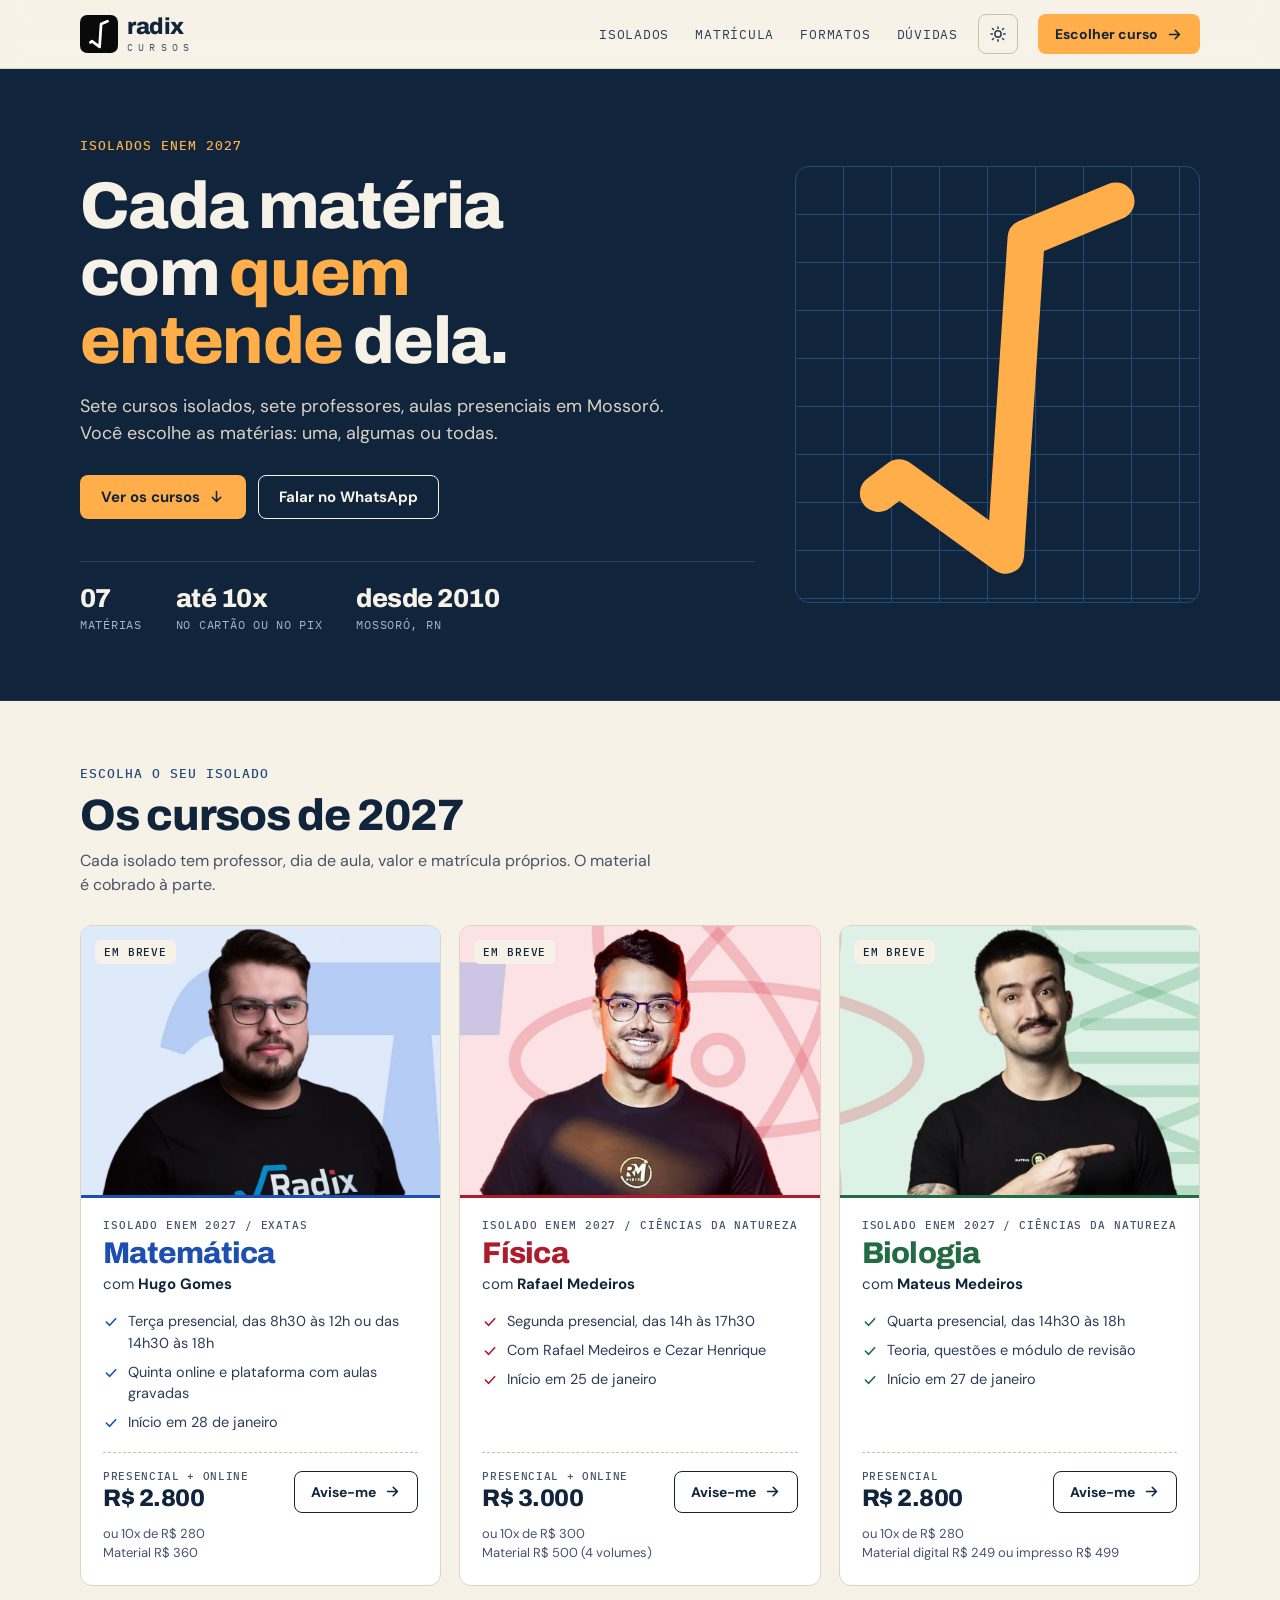
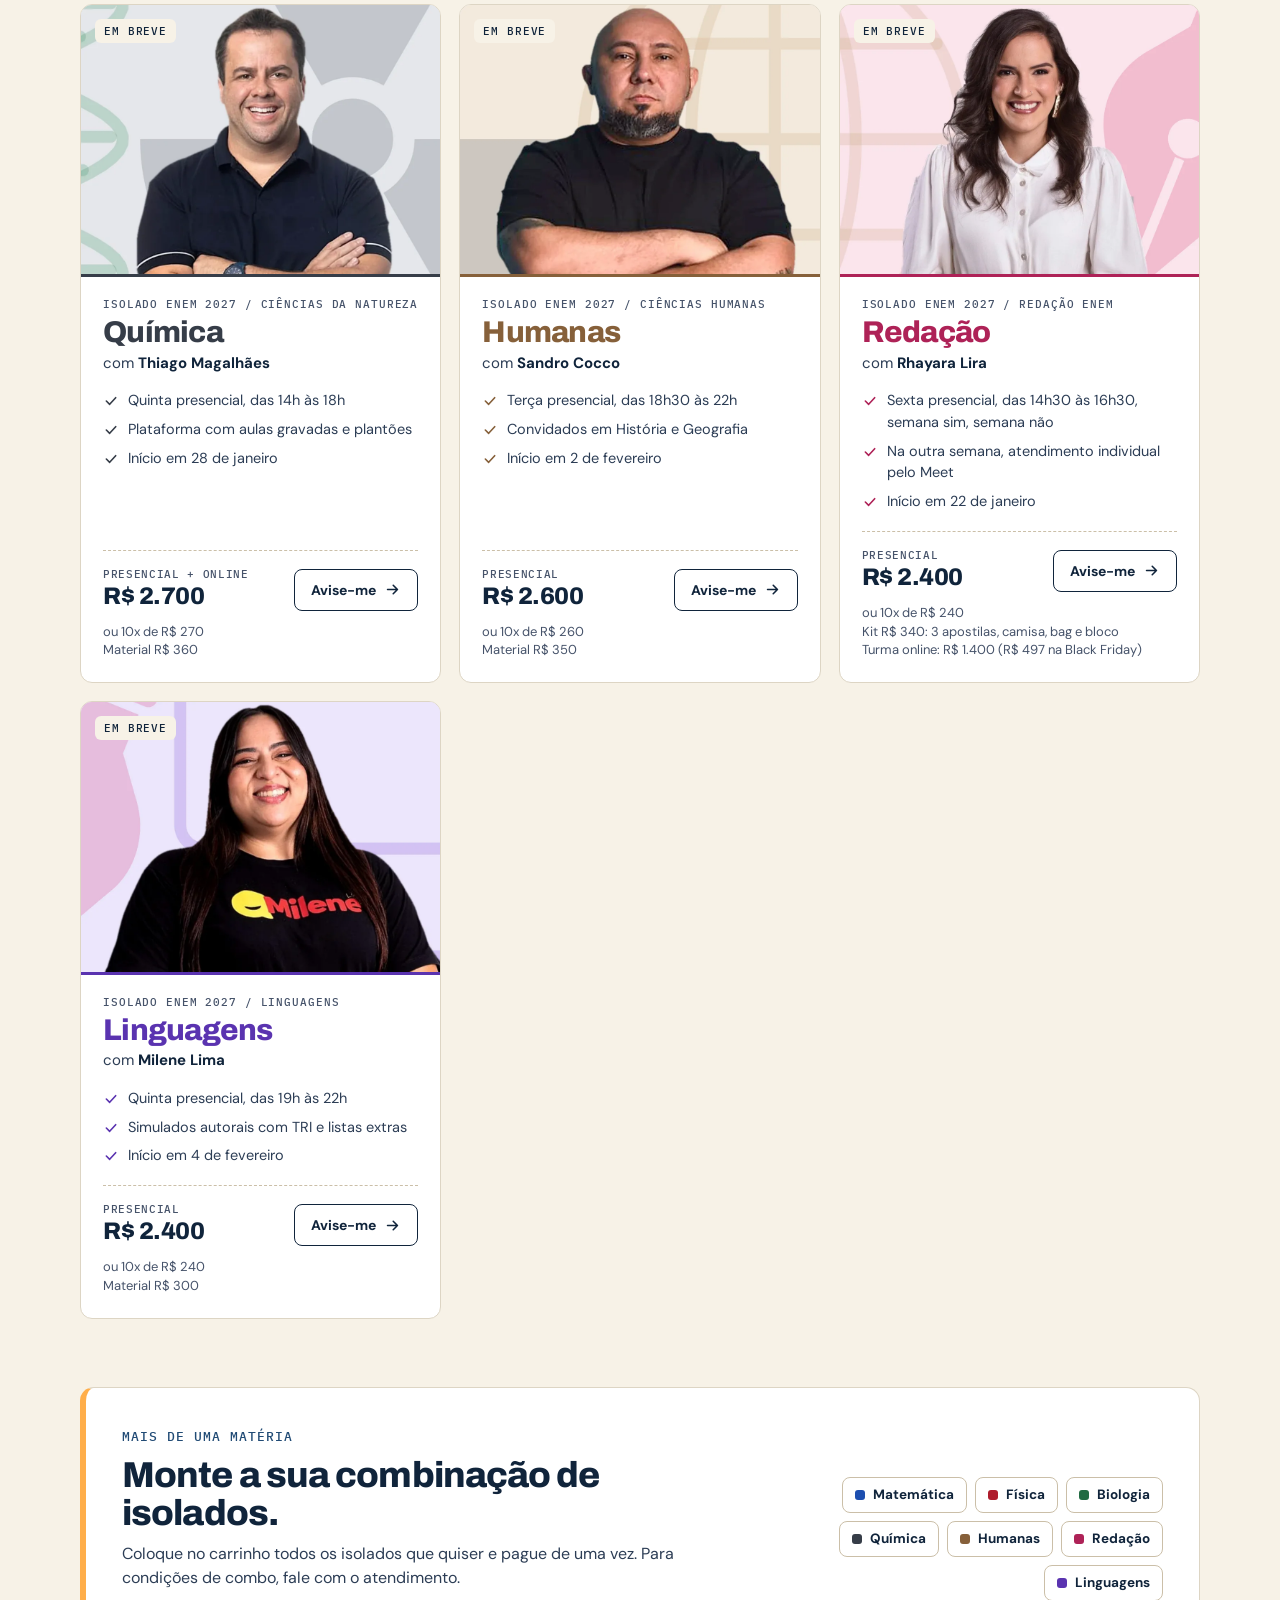
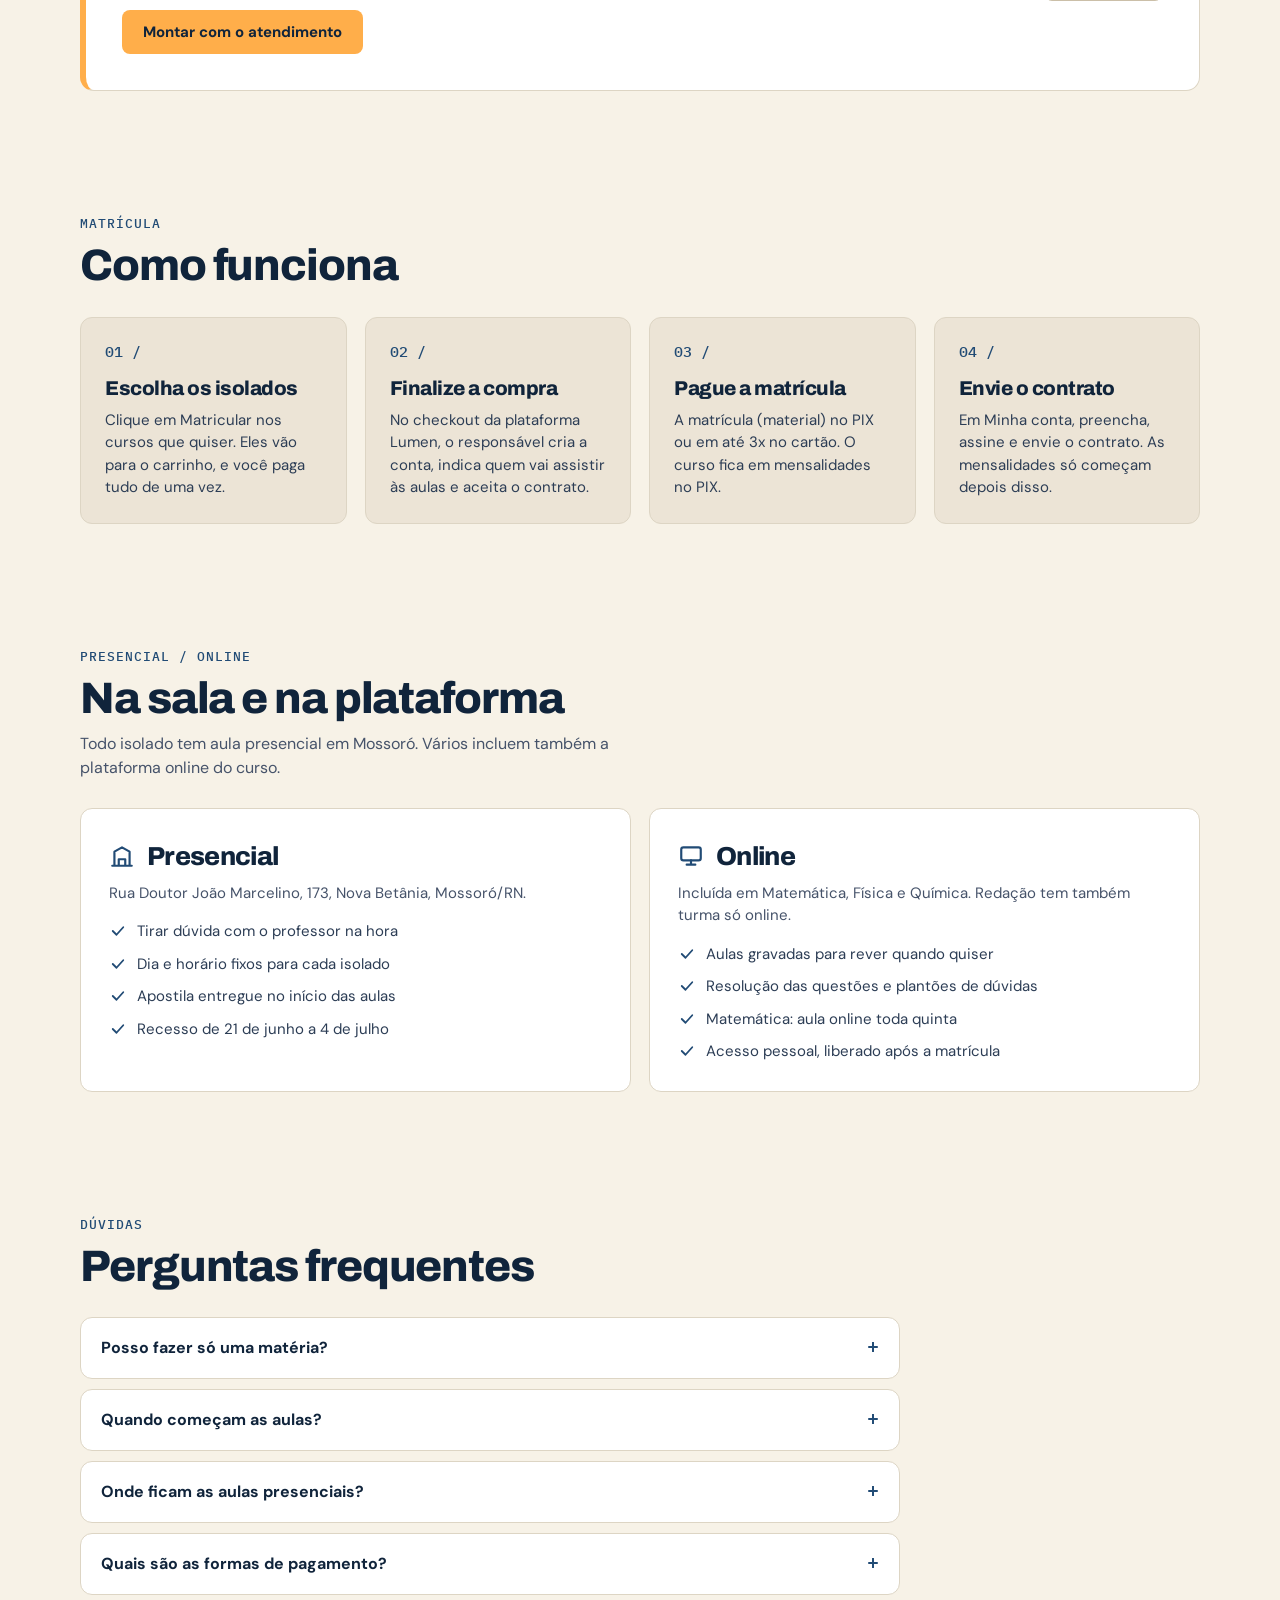
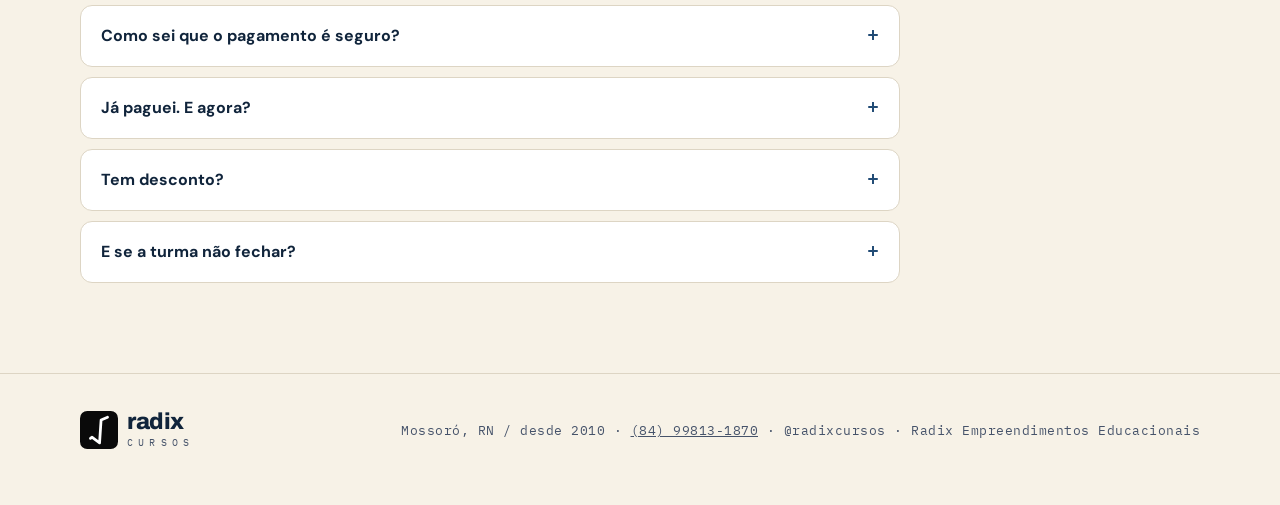
==== index.html @ ae6f5ba6 "Carrinho compacto, cartões padronizados e retorno para /obrigado/" ====
<!DOCTYPE html>
<html lang="pt-BR">
<head>
<meta charset="UTF-8">
<meta name="viewport" content="width=device-width, initial-scale=1.0">
<meta name="robots" content="noindex">
<title>Radix Cursos · Isolados ENEM 2027</title>
<link rel="preconnect" href="https://fonts.googleapis.com">
<link rel="preconnect" href="https://fonts.gstatic.com" crossorigin>
<link href="https://fonts.googleapis.com/css2?family=Archivo:wght@800;900&family=DM+Sans:wght@400;500;700&family=IBM+Plex+Mono:wght@400;500&display=swap" rel="stylesheet">
<style>
  /* ============ IDENTIDADE RADIX CURSOS 2027 ============
     Fonte: Marketing/radix-cursos-identidade-2027 (manual + tokens).
     "Azul para estruturar. Âmbar para agir." Âmbar nunca é texto
     sobre fundo claro. Cores das matérias = carrossel "Time Radix". */
  :root {
    --noite: #10243B; --papel: #F7F2E7; --ambar: #FFAE4A; --ambar-2: #FFBF6E; --apoio: #214B75;
    --bg: #F7F2E7; --bg-2: #ECE4D6; --surface: #FFFFFF;
    --line: #DDD5C4; --line-2: #CBBFA8;
    --text: #10243B; --text-2: #2C3D55; --muted: #46536A;
    --destaque: #214B75;            /* etiquetas, números, ícones sobre fundo claro */
    --shadow: 0 16px 40px rgba(16,36,59,.10);
    /* cores das matérias */
    --mat: #1D4FB0; --fis: #AE1C2C; --bio: #226B43; --qui: #363D48;
    --hum: #86603A; --red: #AE2257; --lin: #5A33B0;
    color-scheme: light;
  }
  :root[data-theme="dark"] {
    --bg: #10243B; --bg-2: #0C1C2F; --surface: #17304D;
    --line: rgba(247,242,231,.12); --line-2: rgba(247,242,231,.24);
    --text: #F7F2E7; --text-2: #D9D3C6; --muted: #A9B3C2;
    --destaque: #FFAE4A;
    --shadow: 0 20px 50px rgba(0,0,0,.35);
    --mat: #8DB0F2; --fis: #F2939C; --bio: #86CFA4; --qui: #C3CAD4;
    --hum: #DCB68B; --red: #F08FB4; --lin: #B39AF0;
    color-scheme: dark;
  }
  @media (prefers-color-scheme: dark) {
    :root:not([data-theme="light"]) {
      --bg: #10243B; --bg-2: #0C1C2F; --surface: #17304D;
      --line: rgba(247,242,231,.12); --line-2: rgba(247,242,231,.24);
      --text: #F7F2E7; --text-2: #D9D3C6; --muted: #A9B3C2;
      --destaque: #FFAE4A;
      --shadow: 0 20px 50px rgba(0,0,0,.35);
      --mat: #8DB0F2; --fis: #F2939C; --bio: #86CFA4; --qui: #C3CAD4;
      --hum: #DCB68B; --red: #F08FB4; --lin: #B39AF0;
      color-scheme: dark;
    }
  }

  * { box-sizing: border-box; margin: 0; padding: 0; }
  html { scroll-behavior: smooth; }
  body {
    font-family: 'DM Sans', system-ui, -apple-system, 'Segoe UI', Roboto, sans-serif;
    background: var(--bg); color: var(--text); line-height: 1.5; font-size: 16px;
    -webkit-font-smoothing: antialiased; overflow-x: hidden;
  }
  h1, h2, h3 { font-family: 'Archivo', 'DM Sans', sans-serif; font-weight: 800; letter-spacing: -.025em; }
  .mono { font-family: 'IBM Plex Mono', ui-monospace, monospace; }
  a { color: inherit; }
  .wrap { max-width: 1160px; margin: 0 auto; padding: 0 20px; }
  :focus-visible { outline: 2px solid var(--ambar); outline-offset: 3px; border-radius: 6px; }

  /* ---------- assinatura ---------- */
  .brand { display: flex; align-items: center; gap: 9px; text-decoration: none; }
  .brand svg { width: 38px; height: 38px; flex: none; }
  .brand b { display: block; font-family: 'Archivo', sans-serif; font-size: 23px; font-weight: 800; letter-spacing: -.02em; line-height: 1; }
  .brand small { display: block; font: 400 9.5px 'IBM Plex Mono', monospace; letter-spacing: .55em; text-transform: uppercase; color: var(--muted); margin-top: 3px; }

  /* ---------- topo ---------- */
  header.top {
    position: sticky; top: 0; z-index: 20;
    background: color-mix(in srgb, var(--bg) 88%, transparent);
    backdrop-filter: blur(12px); border-bottom: 1px solid var(--line);
  }
  header.top .wrap { display: flex; align-items: center; gap: 20px; height: 68px; }
  nav.links { display: flex; gap: 26px; margin-left: auto; font: 400 13px 'IBM Plex Mono', monospace; letter-spacing: .06em; text-transform: uppercase; }
  nav.links a { text-decoration: none; color: var(--text-2); }
  nav.links a:hover { color: var(--text); }
  .icon-btn {
    width: 40px; height: 40px; border-radius: 8px; border: 1px solid var(--line-2);
    background: transparent; color: var(--text-2); display: grid; place-items: center; cursor: pointer;
  }
  .icon-btn:hover { color: var(--text); background: var(--surface); }
  .icon-btn svg { width: 18px; height: 18px; }

  /* ---------- botões ---------- */
  .btn {
    display: inline-flex; align-items: center; justify-content: center; gap: 8px; min-height: 44px;
    padding: 11px 20px; border-radius: 8px; font: 700 15px 'DM Sans', sans-serif;
    text-decoration: none; border: 1px solid transparent; cursor: pointer; white-space: nowrap;
    transition: transform .15s ease, background .15s ease;
  }
  .btn:active { transform: translateY(1px); }
  .btn-ambar { background: var(--ambar); color: var(--noite); }
  .btn-ambar:hover { background: var(--ambar-2); }
  .btn-line { border-color: var(--text); color: var(--text); background: transparent; }
  .btn-line:hover { background: var(--bg-2); }
  .btn svg { width: 17px; height: 17px; }
  .top .btn { padding: 9px 16px; font-size: 14px; min-height: 40px; }

  /* ---------- etiqueta ---------- */
  .kicker { display: inline-block; font: 500 12.5px 'IBM Plex Mono', monospace; letter-spacing: .08em; text-transform: uppercase; color: var(--destaque); }

  /* ---------- hero (sempre azul-noite) ---------- */
  .hero { background: var(--noite); color: var(--papel); padding: 64px 0; border-bottom: 1px solid rgba(247,242,231,.08); }
  .hero .wrap { display: grid; grid-template-columns: 1.25fr .75fr; gap: 40px; align-items: center; }
  .hero .kicker { color: var(--ambar); }
  .hero h1 { font-size: clamp(40px, 5.6vw, 66px); line-height: 1.02; margin: 16px 0 18px; max-width: 13ch; }
  .hero h1 em { font-style: normal; color: var(--ambar); }
  .hero p.lead { font-size: clamp(16px, 1.5vw, 18px); color: #D9D3C6; max-width: 52ch; }
  .hero-actions { display: flex; gap: 12px; flex-wrap: wrap; margin-top: 28px; }
  .hero .btn-line { border-color: var(--papel); color: var(--papel); }
  .hero .btn-line:hover { background: rgba(247,242,231,.08); }
  .hero-facts { display: flex; gap: 34px; flex-wrap: wrap; margin-top: 42px; padding-top: 22px; border-top: 1px solid rgba(247,242,231,.14); }
  .hero-facts b { display: block; font: 800 26px 'Archivo', sans-serif; letter-spacing: -.02em; }
  .hero-facts span { font: 400 12px 'IBM Plex Mono', monospace; letter-spacing: .06em; text-transform: uppercase; color: #A9B3C2; }
  /* grafismo: radical âmbar sobre grade */
  .grafismo {
    aspect-ratio: 1 / 1.08; border: 1px solid var(--apoio); border-radius: 14px;
    background-image: linear-gradient(var(--apoio) 1px, transparent 1px), linear-gradient(90deg, var(--apoio) 1px, transparent 1px);
    background-size: 48px 48px; background-position: -1px -1px;
    display: grid; place-items: center; overflow: hidden;
  }
  .grafismo svg { width: 82%; height: auto; }

  /* ---------- seções ---------- */
  section { padding: 60px 0; }
  .sec-head { margin-bottom: 28px; }
  .sec-head h2 { font-size: clamp(30px, 3.6vw, 44px); line-height: 1.04; margin-top: 8px; }
  .sec-head p { color: var(--muted); max-width: 52ch; margin-top: 10px; }

  /* ---------- cartões de curso ---------- */
  .grid { display: grid; grid-template-columns: repeat(auto-fill, minmax(320px, 1fr)); gap: 18px; }
  .card {
    --c: var(--apoio);
    position: relative; display: flex; flex-direction: column;
    background: var(--surface); border: 1px solid var(--line); border-radius: 12px;
    overflow: hidden; transition: transform .2s ease, border-color .2s ease, box-shadow .2s ease;
  }
  .card:hover { transform: translateY(-3px); border-color: color-mix(in srgb, var(--c) 45%, var(--line)); box-shadow: var(--shadow); }
  .card-foto { position: relative; aspect-ratio: 1000 / 758; background: color-mix(in srgb, var(--c) 14%, var(--surface)); border-bottom: 3px solid var(--c); overflow: hidden; }
  .card-foto img { width: 100%; height: 100%; object-fit: cover; object-position: center bottom; display: block; transition: transform .3s ease; }
  .card:hover .card-foto img { transform: scale(1.03); }
  .badge {
    position: absolute; top: 14px; left: 14px; z-index: 1;
    font: 500 11px 'IBM Plex Mono', monospace; letter-spacing: .08em; text-transform: uppercase;
    padding: 5px 9px; border-radius: 6px; background: var(--papel); color: var(--noite);
  }
  .badge.open { background: var(--noite); color: var(--ambar); }
  .card-body { display: flex; flex-direction: column; flex: 1; padding: 20px 22px 22px; }
  .card .area { font: 500 11px 'IBM Plex Mono', monospace; letter-spacing: .08em; text-transform: uppercase; color: var(--muted); }
  .card h3 { font-size: 30px; line-height: 1.02; color: var(--c); margin-top: 6px; }
  .quem { margin-top: 4px; font-size: 15px; color: var(--text-2); }
  .quem b { font-weight: 700; color: var(--text); }
  .card ul { list-style: none; display: grid; gap: 7px; font-size: 14.5px; color: var(--text-2); margin: 16px 0 18px; }
  .card li { display: flex; gap: 9px; align-items: flex-start; }
  .card li svg { width: 16px; height: 16px; flex: none; margin-top: 3px; color: var(--c); }
  .card-foot { margin-top: auto; display: flex; flex-wrap: wrap; align-items: end; justify-content: space-between; gap: 12px; padding-top: 16px; border-top: 1px dashed var(--line-2); }
  .price small { display: block; font: 500 11px 'IBM Plex Mono', monospace; letter-spacing: .06em; text-transform: uppercase; color: var(--muted); margin-bottom: 2px; }
  .price b { font: 800 24px 'Archivo', sans-serif; letter-spacing: -.02em; }
  .price .tbd { font: 700 15px 'DM Sans', sans-serif; color: var(--text-2); letter-spacing: 0; }
  .price-det { flex-basis: 100%; font-size: 13px; color: var(--muted); line-height: 1.45; }
  .card .btn { padding: 9px 16px; font-size: 14px; min-height: 42px; }
  .price-det a { color: var(--destaque); font-weight: 700; }

  /* ---------- matrícula pela Lumen ---------- */
  .acoes { display: flex; flex-direction: column; gap: 8px; flex-basis: 100%; }
  .acoes .btn { width: 100%; }
  .acoes .turma { font: 500 11px 'IBM Plex Mono', monospace; letter-spacing: .06em; text-transform: uppercase; color: var(--muted); }
  [data-lumen-add][aria-pressed="true"] { display: none; }
  .card [data-lumen-remove] { display: none; }
  .card [data-lumen-remove][data-lumen-status] { display: inline-flex; }
  .btn-nocarrinho { background: var(--bg-2); color: var(--text); border-color: var(--line-2); }
  .btn-nocarrinho:hover { background: var(--line); }
  .carrinho {
    position: fixed; z-index: 30; left: 50%; bottom: 16px; transform: translateX(-50%);
    width: min(760px, calc(100% - 24px)); background: var(--noite); color: var(--papel);
    border: 1px solid var(--apoio); border-radius: 14px; box-shadow: 0 18px 50px rgba(0,0,0,.35);
    padding: 10px 12px 10px 16px; display: flex; flex-direction: column; gap: 10px;
  }
  .carrinho[hidden] { display: none; }
  .carrinho .linha { display: flex; align-items: center; gap: 12px; }
  .carrinho .resumo { flex: 1; min-width: 0; display: flex; align-items: center; gap: 10px; flex-wrap: wrap; }
  .carrinho .resumo b { font-weight: 700; font-size: 15px; }
  .carrinho .kicker { color: var(--ambar); }
  .btn-itens { background: transparent; border: 1px solid rgba(247,242,231,.3); color: var(--papel); border-radius: 8px; padding: 6px 10px; font: 500 12px 'IBM Plex Mono', monospace; letter-spacing: .04em; cursor: pointer; }
  .btn-itens:hover { background: rgba(247,242,231,.08); }
  .carrinho ul { list-style: none; display: flex; flex-wrap: wrap; gap: 6px; max-height: 40vh; overflow: auto; }
  .carrinho ul[hidden] { display: none; }
  .carrinho li { display: inline-flex; align-items: center; gap: 6px; font-size: 13.5px; background: rgba(247,242,231,.08); border: 1px solid rgba(247,242,231,.14); border-radius: 8px; padding: 4px 4px 4px 10px; }
  .carrinho li small { color: var(--ambar); font-weight: 700; }
  .carrinho li button { border: 0; background: transparent; color: #A9B3C2; font-size: 16px; line-height: 1; width: 24px; height: 24px; border-radius: 6px; cursor: pointer; }
  .carrinho li button:hover { background: rgba(247,242,231,.12); color: var(--papel); }
  .carrinho .btn { flex: none; }
  .carrinho .btn[aria-disabled="true"] { pointer-events: none; opacity: .5; }

  .m { --c: var(--mat); } .f { --c: var(--fis); } .b { --c: var(--bio); } .q { --c: var(--qui); }
  .h { --c: var(--hum); } .r { --c: var(--red); } .l { --c: var(--lin); }

  /* ---------- combo ---------- */
  .combo {
    display: grid; grid-template-columns: 1.4fr 1fr; gap: 28px; align-items: center;
    padding: 36px; border-radius: 14px; background: var(--surface); border: 1px solid var(--line);
    border-left: 6px solid var(--ambar);
  }
  .combo h2 { font-size: clamp(26px, 3vw, 36px); line-height: 1.06; margin: 8px 0 10px; }
  .combo p { color: var(--text-2); }
  .dots { display: flex; flex-wrap: wrap; gap: 8px; justify-content: flex-end; }
  .dots span { padding: 7px 12px; border-radius: 8px; font-size: 13.5px; font-weight: 700; border: 1px solid var(--line-2); display: inline-flex; align-items: center; gap: 8px; }
  .dots span i { width: 10px; height: 10px; border-radius: 3px; background: var(--c); }

  /* ---------- como funciona ---------- */
  .steps { display: grid; grid-template-columns: repeat(auto-fit, minmax(230px, 1fr)); gap: 18px; counter-reset: s; }
  .step { padding: 24px; border-radius: 12px; border: 1px solid var(--line); background: var(--bg-2); }
  .step::before {
    counter-increment: s; content: counter(s, decimal-leading-zero) ' /';
    font: 500 15px 'IBM Plex Mono', monospace; color: var(--destaque); display: block; margin-bottom: 12px;
  }
  .step h3 { font-size: 20px; margin-bottom: 6px; }
  .step p { font-size: 15px; color: var(--text-2); }

  /* ---------- onde e como ---------- */
  .formats { display: grid; grid-template-columns: repeat(auto-fit, minmax(300px, 1fr)); gap: 18px; }
  .format { padding: 28px; border-radius: 12px; background: var(--surface); border: 1px solid var(--line); }
  .format h3 { font-size: 26px; display: flex; align-items: center; gap: 12px; margin-bottom: 6px; }
  .format h3 svg { width: 26px; height: 26px; color: var(--destaque); }
  .format p { color: var(--muted); margin-bottom: 16px; font-size: 15px; }
  .format ul { list-style: none; display: grid; gap: 10px; }
  .format li { display: flex; gap: 10px; font-size: 15px; color: var(--text-2); }
  .format li svg { width: 18px; height: 18px; flex: none; color: var(--destaque); margin-top: 2px; }

  /* ---------- dúvidas ---------- */
  .faq { display: grid; gap: 10px; max-width: 820px; }
  details { border: 1px solid var(--line); border-radius: 12px; background: var(--surface); }
  summary { cursor: pointer; list-style: none; padding: 18px 20px; font-weight: 700; display: flex; justify-content: space-between; gap: 16px; }
  summary::-webkit-details-marker { display: none; }
  summary::after { content: '+'; font: 500 20px 'IBM Plex Mono', monospace; color: var(--destaque); line-height: 1; }
  details[open] summary::after { content: '−'; }
  details p { padding: 0 20px 18px; color: var(--text-2); font-size: 15px; }
  details p a { color: var(--destaque); font-weight: 700; }

  /* ---------- rodapé ---------- */
  footer { border-top: 1px solid var(--line); padding: 36px 0 56px; margin-top: 30px; }
  footer .wrap { display: flex; justify-content: space-between; gap: 24px; flex-wrap: wrap; align-items: center; }
  footer p { font: 400 12.5px 'IBM Plex Mono', monospace; letter-spacing: .04em; color: var(--muted); }

  @media (max-width: 820px) {
    nav.links { display: none; }
    header.top .wrap { gap: 10px; }
    .brand { margin-right: auto; }
    .hero { padding: 44px 0 48px; }
    .hero .wrap { grid-template-columns: 1fr; }
    .grafismo { display: none; }
    .combo { grid-template-columns: 1fr; padding: 26px; }
    .dots { justify-content: flex-start; }
    .carrinho { bottom: 10px; }
    .carrinho .linha { flex-wrap: wrap; }
    .carrinho .linha .btn { width: 100%; }
  }
  @media (max-width: 420px) {
    .wrap { padding: 0 16px; }
    .grid { grid-template-columns: 1fr; }
    .top .btn-ambar span { display: none; }
    .hero-actions .btn { flex: 1 1 100%; }
  }
  @media (prefers-reduced-motion: reduce) { * { transition: none !important; scroll-behavior: auto !important; } }
</style>
</head>
<body>
<script>
  // Tema salvo (sem piscar). Chave própria, separada do app.
  try { var t = localStorage.getItem('radix-cursos-theme'); if (t) document.documentElement.dataset.theme = t; } catch (e) {}
</script>

<header class="top">
  <div class="wrap">
    <a class="brand" href="#" aria-label="Radix Cursos, início">
      <svg viewBox="0 0 40 40" fill="none" aria-hidden="true">
        <rect width="40" height="40" rx="7.6" fill="#0A0A0A"/>
        <polyline points="11,28.8 12.5,27.6 20.6,33.5 22.2,9.4 29,6.5" stroke="#fff" stroke-width="2.9" stroke-linecap="round" stroke-linejoin="round"/>
      </svg>
      <span><b>radix</b><small>cursos</small></span>
    </a>
    <nav class="links" aria-label="Seções">
      <a href="#cursos">Isolados</a>
      <a href="#como">Matrícula</a>
      <a href="#formatos">Formatos</a>
      <a href="#duvidas">Dúvidas</a>
    </nav>
    <button class="icon-btn" id="tema" type="button" aria-label="Alternar tema claro e escuro">
      <svg viewBox="0 0 24 24" fill="none" stroke="currentColor" stroke-width="2" stroke-linecap="round"><circle cx="12" cy="12" r="4.2"/><path d="M12 2.5v2M12 19.5v2M4.6 4.6l1.4 1.4M18 18l1.4 1.4M2.5 12h2M19.5 12h2M4.6 19.4 6 18M18 6l1.4-1.4"/></svg>
    </button>
    <a class="btn btn-ambar" href="#cursos"><span>Escolher curso</span>
      <svg viewBox="0 0 24 24" fill="none" stroke="currentColor" stroke-width="2.2" stroke-linecap="round" stroke-linejoin="round"><path d="M5 12h14M13 6l6 6-6 6"/></svg>
    </a>
  </div>
</header>

<main>
  <!-- HERO -->
  <div class="hero">
    <div class="wrap">
      <div>
        <span class="kicker">Isolados ENEM 2027</span>
        <h1>Cada matéria com <em>quem entende</em> dela.</h1>
        <p class="lead">Sete cursos isolados, sete professores, aulas presenciais em Mossoró. Você escolhe as matérias: uma, algumas ou todas.</p>
        <div class="hero-actions">
          <a class="btn btn-ambar" href="#cursos">Ver os cursos
            <svg viewBox="0 0 24 24" fill="none" stroke="currentColor" stroke-width="2.2" stroke-linecap="round" stroke-linejoin="round"><path d="M12 5v14M6 13l6 6 6-6"/></svg>
          </a>
          <a class="btn btn-line" data-zap href="#">Falar no WhatsApp</a>
        </div>
        <div class="hero-facts">
          <div><b>07</b><span>matérias</span></div>
          <div><b>até 10x</b><span>no cartão ou no PIX</span></div>
          <div><b>desde 2010</b><span>Mossoró, RN</span></div>
        </div>
      </div>
      <div class="grafismo" aria-hidden="true">
        <svg viewBox="60 40 320 420" fill="none"><polyline points="105,355 125,340 228,415 248,108 335,72" stroke="#FFAE4A" stroke-width="36" stroke-linecap="round" stroke-linejoin="round"/></svg>
      </div>
    </div>
  </div>

  <!-- CURSOS -->
  <section id="cursos">
    <div class="wrap">
      <div class="sec-head">
        <span class="kicker">Escolha o seu isolado</span>
        <h2>Os cursos de 2027</h2>
        <p>Cada isolado tem professor, dia de aula, valor e matrícula próprios. O material é cobrado à parte.</p>
      </div>
      <div class="grid" id="grade"></div>
    </div>
  </section>

  <!-- COMBO -->
  <section style="padding-top:8px">
    <div class="wrap">
      <div class="combo">
        <div>
          <span class="kicker">Mais de uma matéria</span>
          <h2>Monte a sua combinação de isolados.</h2>
          <p>Coloque no carrinho todos os isolados que quiser e pague de uma vez. Para condições de combo, fale com o atendimento.</p>
          <div style="margin-top:20px"><a class="btn btn-ambar" data-zap="Olá! Quero fazer mais de um isolado do Radix em 2027." href="#">Montar com o atendimento</a></div>
        </div>
        <div class="dots" id="dots"></div>
      </div>
    </div>
  </section>

  <!-- COMO FUNCIONA -->
  <section id="como">
    <div class="wrap">
      <div class="sec-head"><span class="kicker">Matrícula</span><h2>Como funciona</h2></div>
      <div class="steps">
        <div class="step"><h3>Escolha os isolados</h3><p>Clique em Matricular nos cursos que quiser. Eles vão para o carrinho, e você paga tudo de uma vez.</p></div>
        <div class="step"><h3>Finalize a compra</h3><p>No checkout da plataforma Lumen, o responsável cria a conta, indica quem vai assistir às aulas e aceita o contrato.</p></div>
        <div class="step"><h3>Pague a matrícula</h3><p>A matrícula (material) no PIX ou em até 3x no cartão. O curso fica em mensalidades no PIX.</p></div>
        <div class="step"><h3>Envie o contrato</h3><p>Em Minha conta, preencha, assine e envie o contrato. As mensalidades só começam depois disso.</p></div>
      </div>
    </div>
  </section>

  <!-- ONDE E COMO -->
  <section id="formatos">
    <div class="wrap">
      <div class="sec-head"><span class="kicker">Presencial / Online</span><h2>Na sala e na plataforma</h2><p>Todo isolado tem aula presencial em Mossoró. Vários incluem também a plataforma online do curso.</p></div>
      <div class="formats">
        <div class="format">
          <h3><svg viewBox="0 0 24 24" fill="none" stroke="currentColor" stroke-width="2" stroke-linecap="round" stroke-linejoin="round"><path d="M3 21h18M5 21V8l7-4 7 4v13M9 21v-6h6v6"/></svg>Presencial</h3>
          <p>Rua Doutor João Marcelino, 173, Nova Betânia, Mossoró/RN.</p>
          <ul>
            <li><svg viewBox="0 0 24 24" fill="none" stroke="currentColor" stroke-width="2.4" stroke-linecap="round" stroke-linejoin="round"><path d="m5 12 5 5 9-10"/></svg>Tirar dúvida com o professor na hora</li>
            <li><svg viewBox="0 0 24 24" fill="none" stroke="currentColor" stroke-width="2.4" stroke-linecap="round" stroke-linejoin="round"><path d="m5 12 5 5 9-10"/></svg>Dia e horário fixos para cada isolado</li>
            <li><svg viewBox="0 0 24 24" fill="none" stroke="currentColor" stroke-width="2.4" stroke-linecap="round" stroke-linejoin="round"><path d="m5 12 5 5 9-10"/></svg>Apostila entregue no início das aulas</li>
            <li><svg viewBox="0 0 24 24" fill="none" stroke="currentColor" stroke-width="2.4" stroke-linecap="round" stroke-linejoin="round"><path d="m5 12 5 5 9-10"/></svg>Recesso de 21 de junho a 4 de julho</li>
          </ul>
        </div>
        <div class="format">
          <h3><svg viewBox="0 0 24 24" fill="none" stroke="currentColor" stroke-width="2" stroke-linecap="round" stroke-linejoin="round"><rect x="3" y="4" width="18" height="12" rx="2"/><path d="M8 20h8M12 16v4"/></svg>Online</h3>
          <p>Incluída em Matemática, Física e Química. Redação tem também turma só online.</p>
          <ul>
            <li><svg viewBox="0 0 24 24" fill="none" stroke="currentColor" stroke-width="2.4" stroke-linecap="round" stroke-linejoin="round"><path d="m5 12 5 5 9-10"/></svg>Aulas gravadas para rever quando quiser</li>
            <li><svg viewBox="0 0 24 24" fill="none" stroke="currentColor" stroke-width="2.4" stroke-linecap="round" stroke-linejoin="round"><path d="m5 12 5 5 9-10"/></svg>Resolução das questões e plantões de dúvidas</li>
            <li><svg viewBox="0 0 24 24" fill="none" stroke="currentColor" stroke-width="2.4" stroke-linecap="round" stroke-linejoin="round"><path d="m5 12 5 5 9-10"/></svg>Matemática: aula online toda quinta</li>
            <li><svg viewBox="0 0 24 24" fill="none" stroke="currentColor" stroke-width="2.4" stroke-linecap="round" stroke-linejoin="round"><path d="m5 12 5 5 9-10"/></svg>Acesso pessoal, liberado após a matrícula</li>
          </ul>
        </div>
      </div>
    </div>
  </section>

  <!-- DÚVIDAS -->
  <section id="duvidas">
    <div class="wrap">
      <div class="sec-head"><span class="kicker">Dúvidas</span><h2>Perguntas frequentes</h2></div>
      <div class="faq">
        <details><summary>Posso fazer só uma matéria?</summary><p>Pode. Cada isolado é vendido separado. Você escolhe só o que precisa reforçar.</p></details>
        <details><summary>Quando começam as aulas?</summary><p>Redação em 22/01, Física em 25/01, Biologia em 27/01, Matemática e Química em 28/01, Humanas em 02/02 e Linguagens em 04/02/2027. As aulas seguem até perto do ENEM, com recesso no Carnaval, na Semana Santa e de 21 de junho a 4 de julho.</p></details>
        <details><summary>Onde ficam as aulas presenciais?</summary><p>Rua Doutor João Marcelino, 173, Nova Betânia, Mossoró/RN.</p></details>
        <details><summary>Quais são as formas de pagamento?</summary><p>Na matrícula pelo site, a matrícula (o material didático) é paga no PIX ou em até 3x no cartão, e o curso fica em 10 mensalidades no PIX. Para pagar o curso de outra forma, fale com o atendimento. Cada curso é do seu professor: o contrato e o pagamento são feitos com a empresa dele.</p></details>
        <details><summary>Como sei que o pagamento é seguro?</summary><p>O botão Finalizar compra leva ao checkout da plataforma de pagamento Lumen, em checkout.lumenio.com.br. Só valem pagamentos feitos ali, ou no cartão por link ou máquina oficial. Nunca pague por PIX direto para a chave de uma pessoa, nem do professor: esse pagamento não quita a matrícula.</p></details>
        <details><summary>Já paguei. E agora?</summary><p>Você recebe a confirmação por e-mail. Em <a href="https://admin.lumenio.com.br/minha-conta" target="_blank" rel="noopener">Minha conta</a>, na aba Contratos, preencha os dados, baixe o contrato, assine e envie o PDF. As mensalidades no PIX só começam depois que o contrato chega e aparecem também em Minha conta.</p></details>
        <details><summary>Tem desconto?</summary><p>Em todos os isolados: 10% para pagamento à vista e 40% para quem estuda ou estudou o ensino médio em escola pública, com comprovação. Alguns cursos têm também desconto de ex-aluno, de irmãos ou de escola parceira; o atendimento informa. Os descontos não se somam e não valem para o material.</p></details>
        <details><summary>E se a turma não fechar?</summary><p>Cada turma tem um número mínimo de alunos. Se não for atingido até 28/02/2027, a turma pode ser cancelada e você recebe de volta tudo o que pagou em até 10 dias.</p></details>
      </div>
    </div>
  </section>
</main>

<footer>
  <div class="wrap">
    <a class="brand" href="#" aria-label="Radix Cursos">
      <svg viewBox="0 0 40 40" fill="none" aria-hidden="true"><rect width="40" height="40" rx="7.6" fill="#0A0A0A"/><polyline points="11,28.8 12.5,27.6 20.6,33.5 22.2,9.4 29,6.5" stroke="#fff" stroke-width="2.9" stroke-linecap="round" stroke-linejoin="round"/></svg>
      <span><b>radix</b><small>cursos</small></span>
    </a>
    <p>Mossoró, RN / desde 2010 · <a data-zap href="#">(84) 99813-1870</a> · @radixcursos · Radix Empreendimentos Educacionais</p>
  </div>
</footer>

<!-- CARRINHO (preenchido pelo script da Lumen) -->
<div class="carrinho" id="carrinho" hidden>
  <div class="linha">
    <div class="resumo">
      <span class="kicker">Seu carrinho</span>
      <b id="carrinho-resumo" aria-live="polite"></b>
      <button type="button" class="btn-itens" id="carrinho-toggle" aria-expanded="false" aria-controls="carrinho-lista">Ver itens</button>
    </div>
    <a class="btn btn-ambar" data-lumen-checkout-link>Finalizar compra
      <svg viewBox="0 0 24 24" fill="none" stroke="currentColor" stroke-width="2.2" stroke-linecap="round" stroke-linejoin="round"><path d="M5 12h14M13 6l6 6-6 6"/></svg>
    </a>
  </div>
  <ul id="carrinho-lista" hidden></ul>
</div>

<!-- data-lumen-return: domínio cadastrado na Lumen em 16/11/2026 (www, raiz e app). -->
<script src="https://checkout.lumenio.com.br/lumen-cart.js" data-lumen-store="radix" data-lumen-return="https://www.radixcursos.com/obrigado/"></script>
<script>
/* =========================================================
   CATÁLOGO — edite aqui. Fonte: contratos 2027 de cada curso
   (Radix Empreendimentos > Administrativo > Contratos >
   Cursos 2027 > Contratos Prontos) e Informativo 2027
   atualizado, conferidos em 12/11/2026.
   lumen: trecho do nome do curso na loja Lumen (sem acento,
          minúsculas). Se a API da loja tiver oferta com esse nome,
          o cartão mostra preço e turmas da API e o botão
          "Matricular" (carrinho + checkout). Sem oferta: "Avise-me".
          Nunca fixe listingId aqui: ele vem sempre da API.
   preco: null    = "valor a definir". Número = valor integral do
                    curso (usado só sem oferta na Lumen); a página
                    mostra também 10x (máximo do contrato).
   material: texto curto do valor do material (cobrado à parte).
   foto: recorte do carrossel "Time Radix" do Instagram (time-*.webp);
         ao trocar uma imagem, suba o ?v=N para furar o cache.
   ========================================================= */
const RADIX_CURSOS = {
  whatsapp: '5584998131870',
  parcelasMax: 10,
  cursos: [
    { id: 'matematica', lumen: 'matematica', classe: 'm', nome: 'Matemática', area: 'Exatas', prof: 'Hugo Gomes', foto: 'time-hugo.webp?v=2',
      modalidade: 'Presencial + online',
      itens: ['Terça presencial, das 8h30 às 12h ou das 14h30 às 18h', 'Quinta online e plataforma com aulas gravadas', 'Início em 28 de janeiro'],
      preco: 2800, material: 'Material R$ 360' },
    { id: 'fisica', lumen: 'fisica', classe: 'f', nome: 'Física', area: 'Ciências da Natureza', prof: 'Rafael Medeiros', foto: 'time-rafael.webp?v=2',
      modalidade: 'Presencial + online',
      itens: ['Segunda presencial, das 14h às 17h30', 'Com Rafael Medeiros e Cezar Henrique', 'Início em 25 de janeiro'],
      preco: 3000, material: 'Material R$ 500 (4 volumes)' },
    { id: 'biologia', lumen: 'biologia', classe: 'b', nome: 'Biologia', area: 'Ciências da Natureza', prof: 'Mateus Medeiros', foto: 'time-mateus.webp?v=2',
      modalidade: 'Presencial',
      itens: ['Quarta presencial, das 14h30 às 18h', 'Teoria, questões e módulo de revisão', 'Início em 27 de janeiro'],
      preco: 2800, material: 'Material digital R$ 249 ou impresso R$ 499' },
    { id: 'quimica', lumen: 'quimica', classe: 'q', nome: 'Química', area: 'Ciências da Natureza', prof: 'Thiago Magalhães', foto: 'time-thiago.webp?v=2',
      modalidade: 'Presencial + online',
      itens: ['Quinta presencial, das 14h às 18h', 'Plataforma com aulas gravadas e plantões', 'Início em 28 de janeiro'],
      preco: 2700, material: 'Material R$ 360' },
    { id: 'humanas', lumen: 'humanas', classe: 'h', nome: 'Humanas', area: 'Ciências Humanas', prof: 'Sandro Cocco', foto: 'time-sandro.webp?v=2',
      modalidade: 'Presencial',
      itens: ['Terça presencial, das 18h30 às 22h', 'Convidados em História e Geografia', 'Início em 2 de fevereiro'],
      preco: 2600, material: 'Material R$ 350' },
    { id: 'redacao', lumen: 'redacao', classe: 'r', nome: 'Redação', area: 'Redação ENEM', prof: 'Rhayara Lira', foto: 'time-rhayara.webp?v=2',
      modalidade: 'Presencial',
      itens: ['Sexta presencial, das 14h30 às 16h30, semana sim, semana não', 'Na outra semana, atendimento individual pelo Meet', 'Início em 22 de janeiro'],
      preco: 2400, material: 'Kit R$ 340: 3 apostilas, camisa, bag e bloco',
      nota: 'Turma online: R$ 1.400 (R$ 497 na Black Friday)' },
    { id: 'linguagens', lumen: 'linguagens', classe: 'l', nome: 'Linguagens', area: 'Linguagens', prof: 'Milene Lima', foto: 'time-milene.webp?v=2',
      modalidade: 'Presencial',
      itens: ['Quinta presencial, das 19h às 22h', 'Simulados autorais com TRI e listas extras', 'Início em 4 de fevereiro'],
      preco: 2400, material: 'Material R$ 300' }
  ]
};

const CHECK = '<svg viewBox="0 0 24 24" fill="none" stroke="currentColor" stroke-width="2.4" stroke-linecap="round" stroke-linejoin="round"><path d="m5 12 5 5 9-10"/></svg>';
const SETA = '<svg viewBox="0 0 24 24" fill="none" stroke="currentColor" stroke-width="2.2" stroke-linecap="round" stroke-linejoin="round"><path d="M5 12h14M13 6l6 6-6 6"/></svg>';

const brl = v => v.toLocaleString('pt-BR', { style: 'currency', currency: 'BRL', minimumFractionDigits: Number.isInteger(v) ? 0 : 2 });
const esc = s => String(s).replace(/[&<>"']/g, c => ({ '&':'&amp;','<':'&lt;','>':'&gt;','"':'&quot;',"'":'&#39;' }[c]));
const zap = msg => 'https://wa.me/' + RADIX_CURSOS.whatsapp + '?text=' + encodeURIComponent(msg || 'Olá! Quero saber dos isolados do Radix para 2027.');

/* ---------- loja Lumen (guia de integração de 13/11/2026) ----------
   Catálogo público: GET /storefront/radix (sem credenciais).
   O carrinho e o link do checkout são do script oficial lumen-cart.js.
   Nunca vai preço nem dado pessoal no link: a Lumen recalcula tudo.
   `voltar` fica de fora até o domínio ser cadastrado na Lumen. */
const LUMEN = { api: 'https://api.lumenio.com.br', loja: 'radix', minhaConta: 'https://admin.lumenio.com.br/minha-conta' };
let OFERTAS = {};   // id do cartão -> ofertas da API

// "1960.00" -> "R$ 1.960" / "196.50" -> "R$ 196,50", sem passar por float
function brlTxt(valor) {
  const [inteiro, cent = '00'] = String(valor).split('.');
  const c = (cent + '00').slice(0, 2);
  return 'R$ ' + inteiro.replace(/\B(?=(\d{3})+(?!\d))/g, '.') + (c === '00' ? '' : ',' + c);
}
const dataBR = iso => iso.split('-').reverse().join('/');
const semAcento = s => String(s).normalize('NFD').replace(/[̀-ͯ]/g, '').toLowerCase();
// "Radix Matemática 2027 — Turma da manhã (8h30 às 12h)" -> "Turma da manhã (8h30 às 12h)"
const nomeTurma = (o, i) => o.label || (o.courseTitle.includes('—') ? o.courseTitle.split('—').pop().trim() : 'Turma ' + (i + 1));

function rodapeLumen(c, ofertas) {
  const o = ofertas[0];
  const multi = ofertas.length > 1;
  const mf = o.monthlyFee;
  const grande = mf ? mf.cycleCount + 'x de ' + brlTxt(mf.amount) : brlTxt(o.price);
  const det = [];
  if (mf) det.push(esc('no PIX' + (mf.startDate ? ', a partir de ' + dataBR(mf.startDate) : '')));
  det.push(esc((mf ? '+ matrícula (material) ' : 'Matrícula ') + brlTxt(o.price) + ', no PIX ou em até ' + (o.maxCardInstallments || 1) + 'x no cartão'));
  det.push(`<a href="${esc(LUMEN.api + '/storefront/' + LUMEN.loja + '/listings/' + o.listingId + '/contract')}" target="_blank" rel="noopener">Ver contrato</a>`);
  const botoes = ofertas.map((of, i) => `
      ${multi ? `<span class="turma">${esc(nomeTurma(of, i))}</span>` : ''}
      <button type="button" class="btn btn-ambar" data-lumen-add="${esc(of.listingId)}" data-lumen-title="${esc(of.courseTitle)}">Matricular ${SETA}</button>
      <button type="button" class="btn btn-nocarrinho" data-lumen-remove="${esc(of.listingId)}">No carrinho · remover</button>`).join('');
  return `
          <div class="price"><small>${esc(c.modalidade)}</small><b>${esc(grande)}</b></div>
          <p class="price-det">${det.join('<br>')}</p>
          <div class="acoes">${botoes}</div>`;
}

function rodapeEstatico(c) {
  const n = RADIX_CURSOS.parcelasMax;
  const detalhe = [c.preco == null ? '' : 'ou ' + n + 'x de ' + brl(c.preco / n), c.material, c.nota].filter(Boolean).map(esc).join('<br>');
  const destino = zap('Olá! Quero ser avisado quando abrir a matrícula do isolado de ' + c.nome + ' em 2027.');
  return `
          <div class="price"><small>${esc(c.modalidade)}</small>${c.preco == null ? '<b class="tbd">valor a definir</b>' : '<b>' + brl(c.preco) + '</b>'}</div>
          <a class="btn btn-line" href="${esc(destino)}" target="_blank" rel="noopener">Avise-me ${SETA}</a>
          ${detalhe ? `<p class="price-det">${detalhe}</p>` : ''}`;
}

function render() {
  const grade = document.getElementById('grade');
  grade.innerHTML = RADIX_CURSOS.cursos.map(c => {
    const ofertas = OFERTAS[c.id] || [];
    const aberto = ofertas.length > 0;
    return `
    <article class="card ${c.classe}">
      <div class="card-foto">
        <span class="badge ${aberto ? 'open' : ''}">${aberto ? 'Matrículas abertas' : 'Em breve'}</span>
        <img src="${esc(c.foto)}" alt="${esc(c.prof)}" loading="lazy" width="1000" height="758">
      </div>
      <div class="card-body">
        <span class="area">Isolado ENEM 2027 / ${esc(c.area)}</span>
        <h3>${esc(c.nome)}</h3>
        <p class="quem">com <b>${esc(c.prof)}</b></p>
        <ul>${c.itens.map(i => `<li>${CHECK}<span>${esc(i)}</span></li>`).join('')}</ul>
        <div class="card-foot">${aberto ? rodapeLumen(c, ofertas) : rodapeEstatico(c)}
        </div>
      </div>
    </article>`;
  }).join('');
  sincronizarBotoes();
}

// Espelha o estado do carrinho nos botões desenhados depois do script da Lumen.
function sincronizarBotoes() {
  if (!window.LumenCart) return;
  const st = {}; LumenCart.details().forEach(d => { st[d.id] = d.status; });
  document.querySelectorAll('.card [data-lumen-add]').forEach(b => b.setAttribute('aria-pressed', b.dataset.lumenAdd.toLowerCase() in st ? 'true' : 'false'));
  document.querySelectorAll('.card [data-lumen-remove]').forEach(b => {
    const id = b.dataset.lumenRemove.toLowerCase();
    if (id in st) b.setAttribute('data-lumen-status', st[id]); else b.removeAttribute('data-lumen-status');
  });
}

const AVISO = { sold_out: 'Vagas esgotadas', unavailable: 'Não está mais disponível' };
// Espaço no fim da página do tamanho da barra, para ela nunca cobrir o rodapé.
function ajustarEspaco() {
  const barra = document.getElementById('carrinho');
  document.body.style.paddingBottom = barra.hidden ? '' : (barra.offsetHeight + 28) + 'px';
}
function abrirItens(abrir) {
  const lista = document.getElementById('carrinho-lista');
  const bt = document.getElementById('carrinho-toggle');
  lista.hidden = !abrir;
  bt.setAttribute('aria-expanded', String(abrir));
  bt.textContent = abrir ? 'Esconder itens' : 'Ver itens';
  ajustarEspaco();
}
document.getElementById('carrinho-toggle').addEventListener('click', () => abrirItens(document.getElementById('carrinho-lista').hidden));
window.addEventListener('resize', ajustarEspaco);

function desenharCarrinho() {
  const barra = document.getElementById('carrinho');
  if (!window.LumenCart) { barra.hidden = true; ajustarEspaco(); return; }
  const itens = LumenCart.details();
  barra.hidden = itens.length === 0;
  const avisos = itens.filter(it => AVISO[it.status]).length;
  document.getElementById('carrinho-resumo').textContent =
    itens.length + (itens.length === 1 ? ' curso' : ' cursos') + (avisos ? ' · ' + avisos + ' com aviso' : '');
  if (avisos) abrirItens(true);            // curso esgotado ou fora de venda: mostra a lista
  const lista = document.getElementById('carrinho-lista');
  lista.replaceChildren(...itens.map(it => {
    const li = document.createElement('li');
    li.append(document.createTextNode(it.title || 'Curso'));
    if (AVISO[it.status]) { const s = document.createElement('small'); s.textContent = AVISO[it.status]; li.append(s); }
    const rm = document.createElement('button');
    rm.type = 'button'; rm.textContent = '×'; rm.setAttribute('aria-label', 'Remover ' + (it.title || 'curso'));
    rm.setAttribute('data-lumen-remove', it.id);
    li.append(rm);
    return li;
  }));
  sincronizarBotoes();
  ajustarEspaco();
}
document.addEventListener('lumen-cart:change', desenharCarrinho);

function carregarLoja() {
  if (!window.LumenCart) return;            // script da Lumen não carregou: fica o "Avise-me"
  fetch(LUMEN.api + '/storefront/' + LUMEN.loja)
    .then(r => { if (!r.ok) throw new Error(r.status); return r.json(); })
    .then(({ items }) => {
      const mapa = {};
      (items || []).forEach(o => {
        const t = semAcento(o.courseTitle);
        const c = RADIX_CURSOS.cursos.find(c => c.lumen && t.includes(c.lumen));
        if (c) (mapa[c.id] = mapa[c.id] || []).push(o);
      });
      OFERTAS = mapa;
      render();
    })
    .catch(() => {});                       // sem a API, a página segue com o "Avise-me"
}

document.getElementById('dots').innerHTML = RADIX_CURSOS.cursos.map(c => `<span class="${c.classe}"><i></i>${esc(c.nome)}</span>`).join('');

document.querySelectorAll('[data-zap]').forEach(a => {
  a.href = zap(a.dataset.zap || ''); a.target = '_blank'; a.rel = 'noopener';
});

document.getElementById('tema').addEventListener('click', () => {
  const atual = document.documentElement.dataset.theme
    || (matchMedia('(prefers-color-scheme: dark)').matches ? 'dark' : 'light');
  const novo = atual === 'light' ? 'dark' : 'light';
  document.documentElement.dataset.theme = novo;
  try { localStorage.setItem('radix-cursos-theme', novo); } catch (e) {}
});

render();
desenharCarrinho();
carregarLoja();
</script>
</body>
</html>
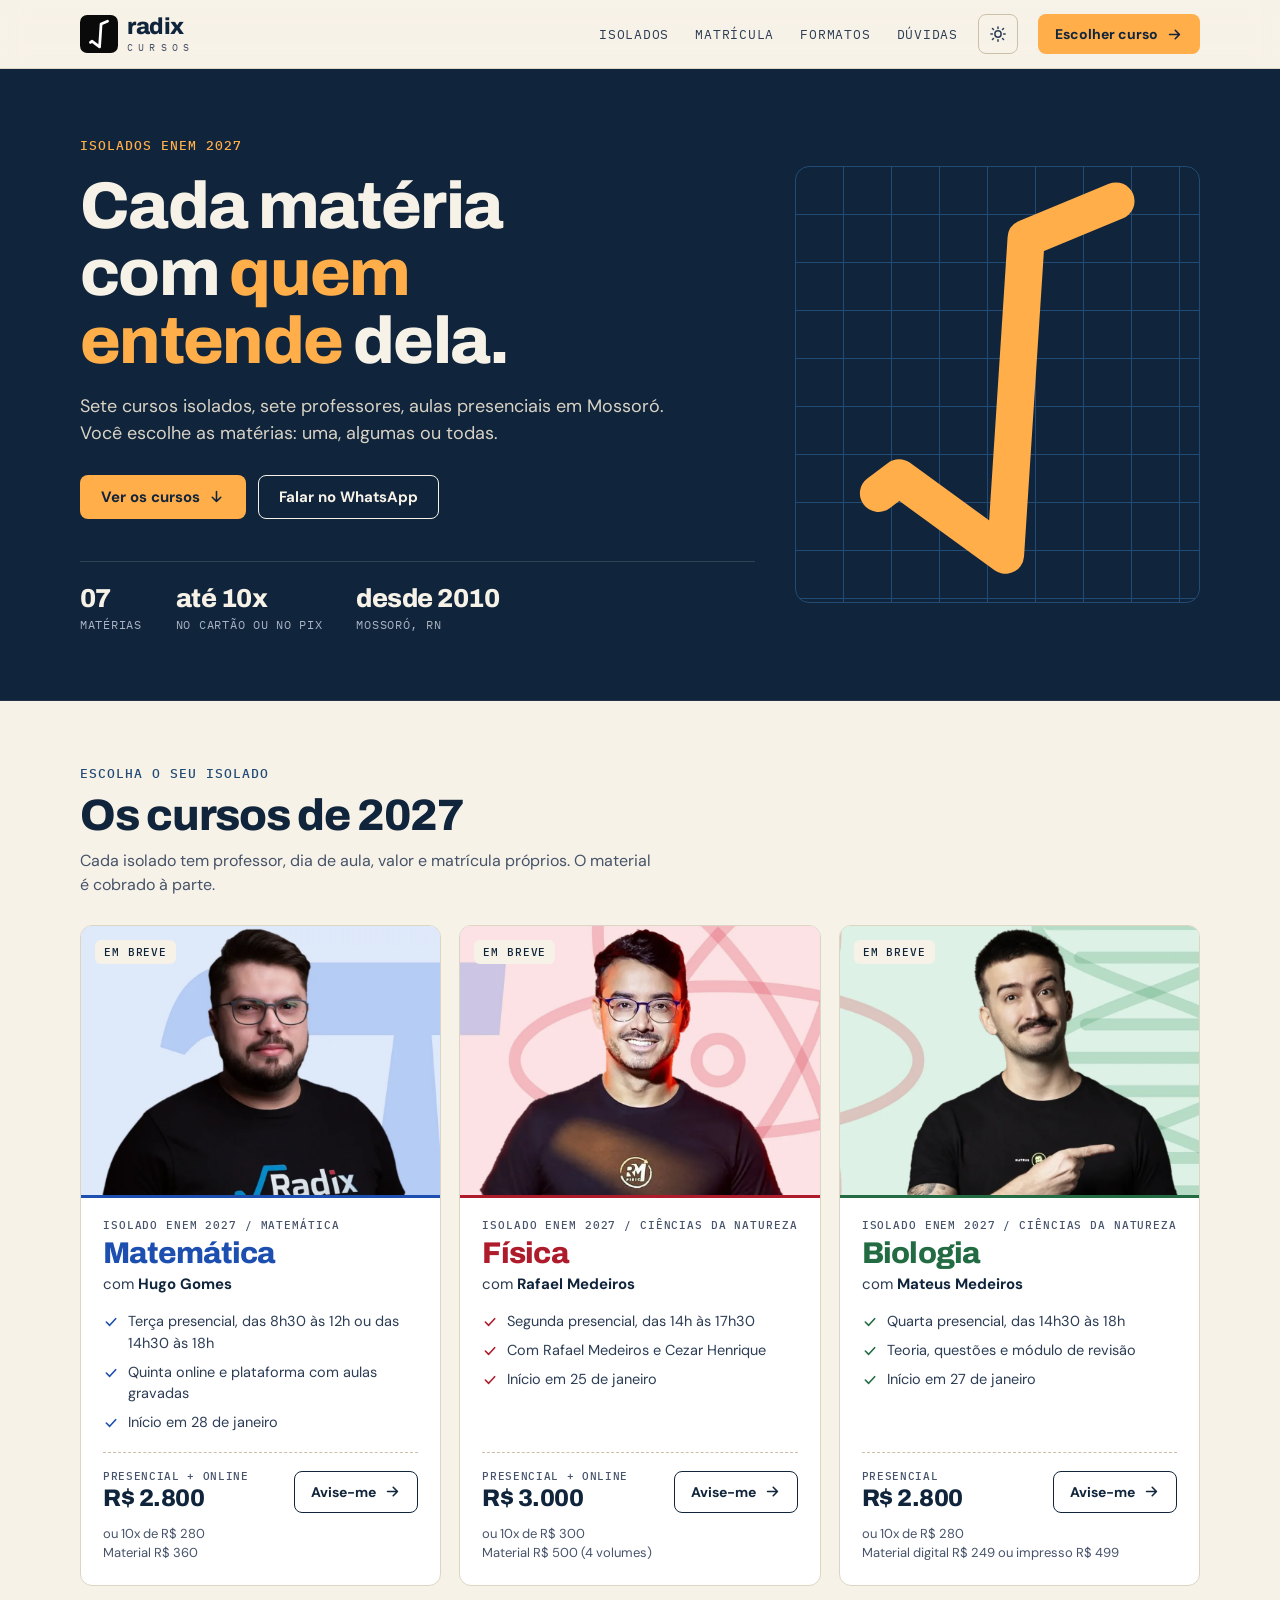
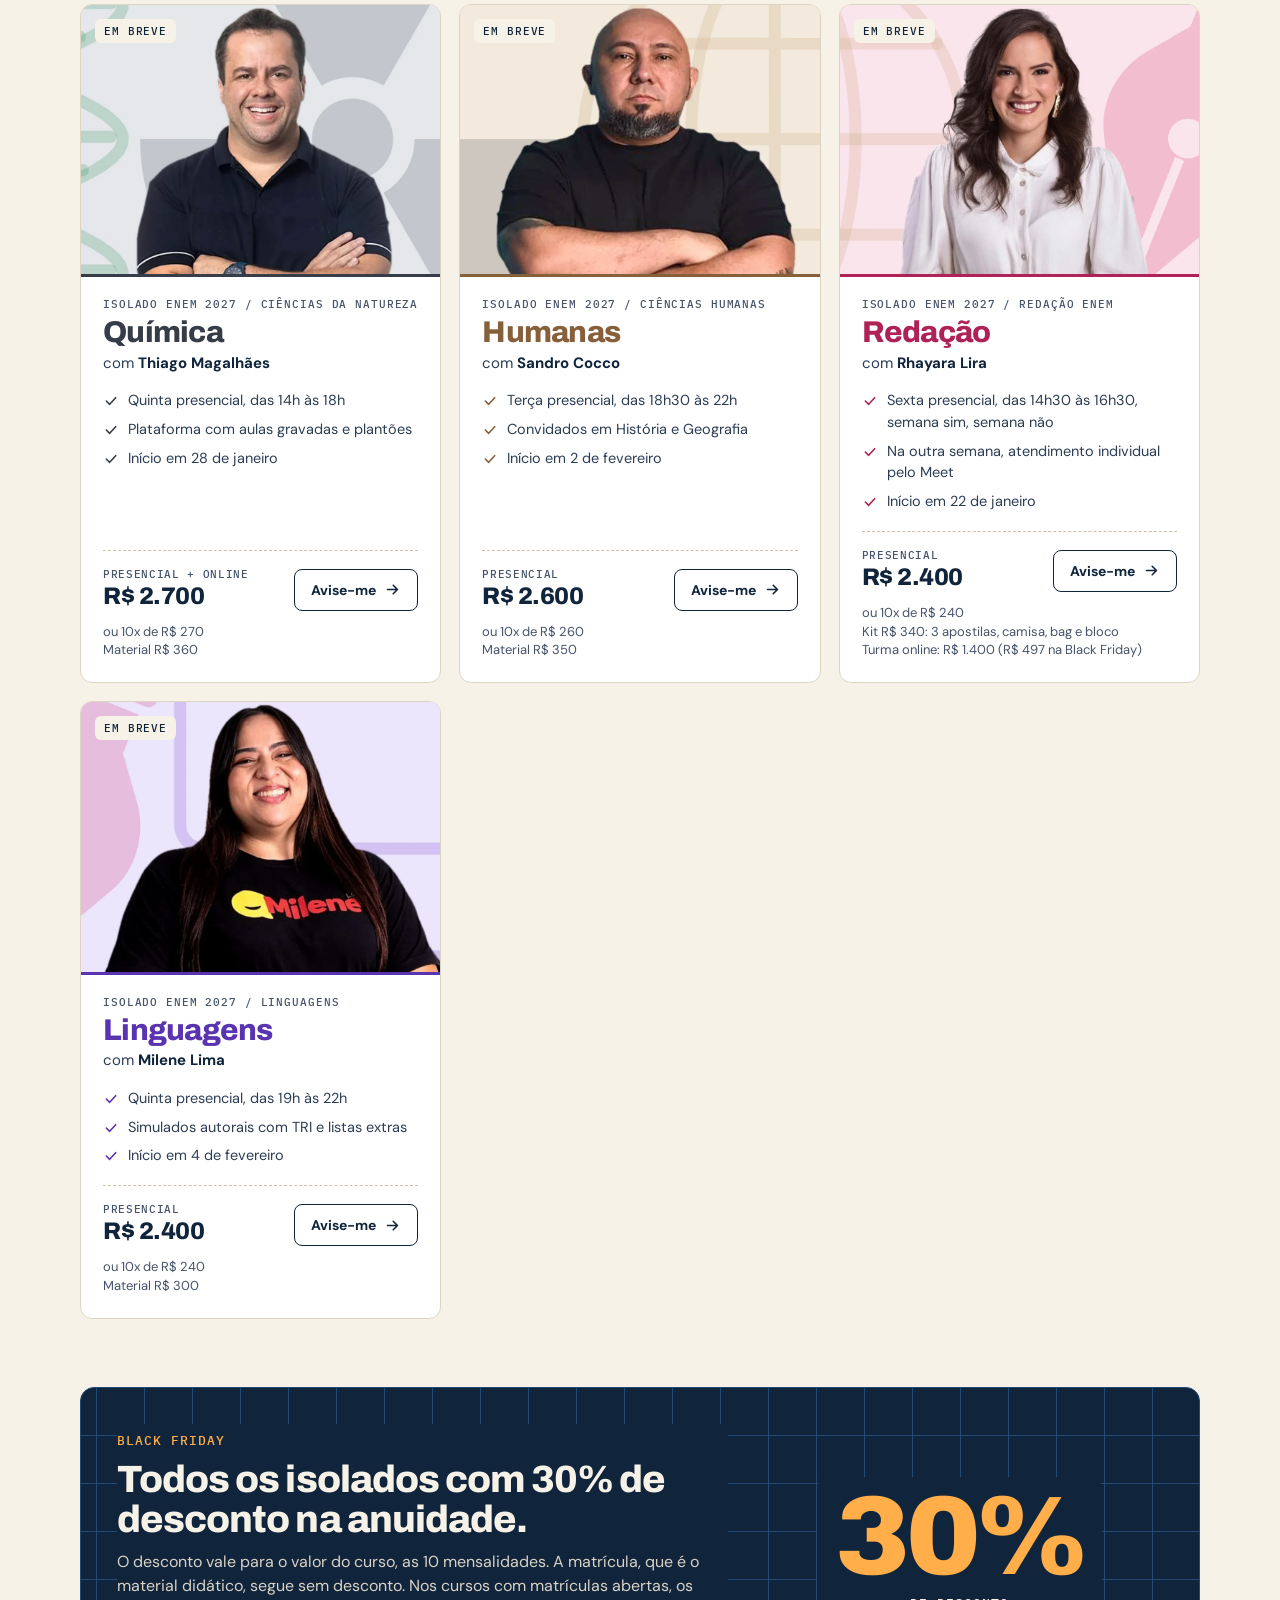
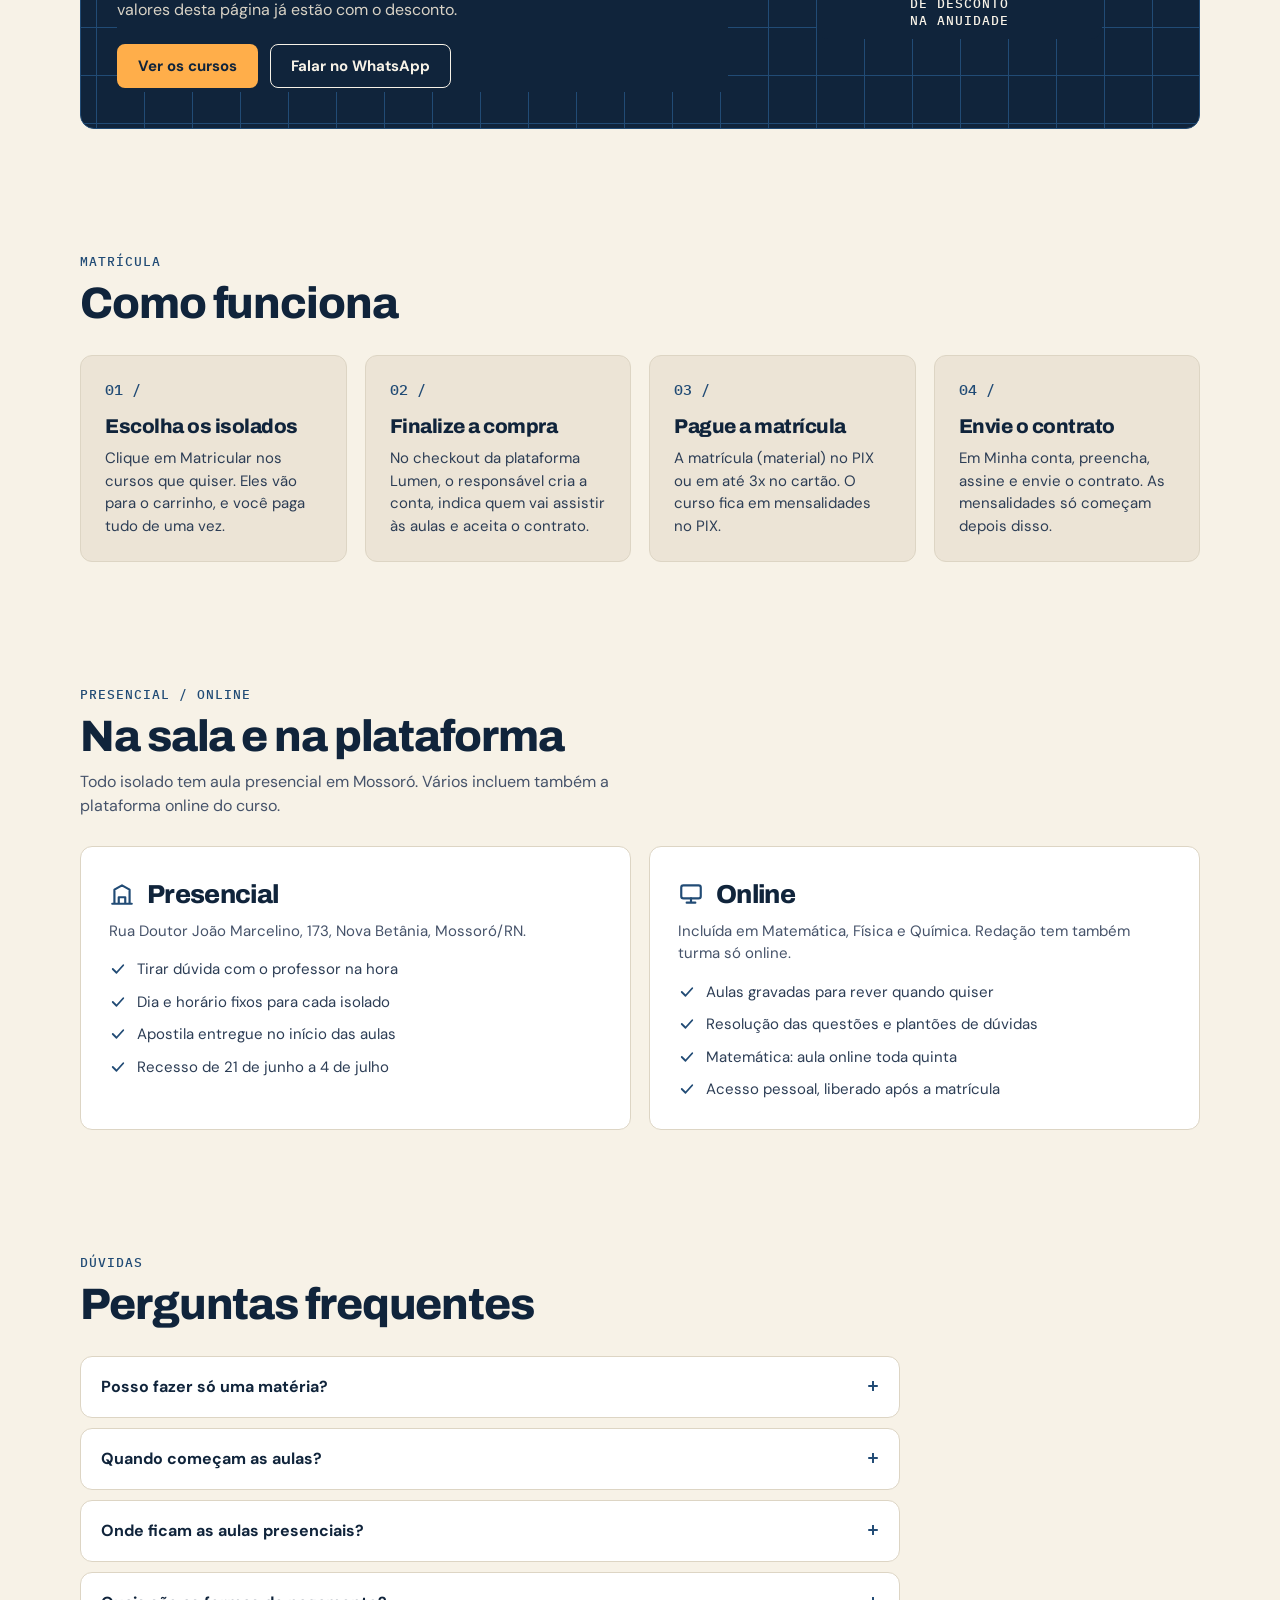
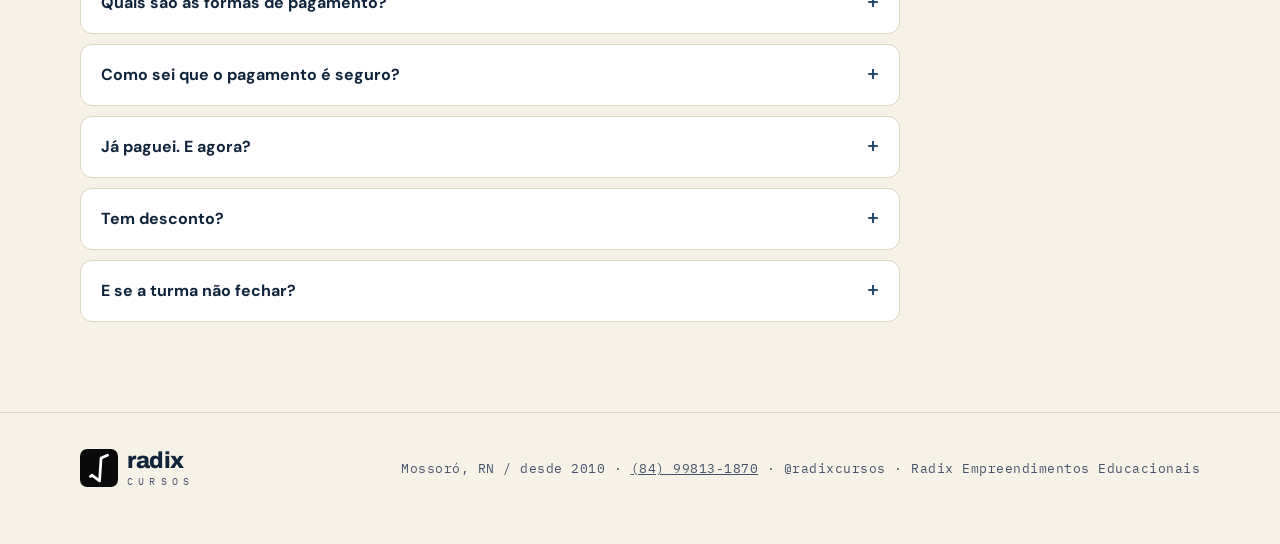
==== commit befefbf0: "Faixa Black Friday (30% na anuidade) e etiqueta Matemática" ====
--- a/index.html
+++ b/index.html
@@ -198,6 +198,25 @@
   .m { --c: var(--mat); } .f { --c: var(--fis); } .b { --c: var(--bio); } .q { --c: var(--qui); }
   .h { --c: var(--hum); } .r { --c: var(--red); } .l { --c: var(--lin); }
 
+  /* ---------- Black Friday (âmbar como texto só sobre azul-noite) ---------- */
+  .promo {
+    display: grid; grid-template-columns: 1.5fr 1fr; gap: 28px; align-items: center;
+    padding: 36px; border-radius: 14px; background: var(--noite); color: var(--papel);
+    border: 1px solid var(--apoio);
+    background-image: linear-gradient(var(--apoio) 1px, transparent 1px), linear-gradient(90deg, var(--apoio) 1px, transparent 1px);
+    background-size: 48px 48px; background-position: right -1px top -1px;
+  }
+  .promo > div:first-child { background: var(--noite); padding: 4px 8px 4px 0; }
+  .promo .kicker { color: var(--ambar); }
+  .promo h2 { font-size: clamp(26px, 3vw, 38px); line-height: 1.06; margin: 8px 0 10px; }
+  .promo p { color: #D9D3C6; max-width: 56ch; }
+  .promo-acoes { display: flex; gap: 12px; flex-wrap: wrap; margin-top: 22px; }
+  .promo .btn-line { border-color: var(--papel); color: var(--papel); }
+  .promo .btn-line:hover { background: rgba(247,242,231,.08); }
+  .promo-num { justify-self: center; text-align: center; background: var(--noite); padding: 10px 18px; border-radius: 12px; }
+  .promo-num b { display: block; font: 900 clamp(64px, 9vw, 112px) 'Archivo', sans-serif; letter-spacing: -.04em; line-height: .9; color: var(--ambar); }
+  .promo-num span { display: block; margin-top: 8px; font: 500 13px 'IBM Plex Mono', monospace; letter-spacing: .08em; text-transform: uppercase; color: var(--papel); }
+
   /* ---------- combo ---------- */
   .combo {
     display: grid; grid-template-columns: 1.4fr 1fr; gap: 28px; align-items: center;
@@ -254,6 +273,8 @@
     .grafismo { display: none; }
     .combo { grid-template-columns: 1fr; padding: 26px; }
     .dots { justify-content: flex-start; }
+    .promo { grid-template-columns: 1fr; padding: 26px; gap: 18px; }
+    .promo-num { justify-self: start; text-align: left; padding: 0; order: -1; }
     .carrinho { bottom: 10px; }
     .carrinho .linha { flex-wrap: wrap; }
     .carrinho .linha .btn { width: 100%; }
@@ -335,17 +356,20 @@
     </div>
   </section>
 
-  <!-- COMBO -->
+  <!-- BLACK FRIDAY (tirar quando a promoção acabar) -->
   <section style="padding-top:8px">
     <div class="wrap">
-      <div class="combo">
+      <div class="promo">
         <div>
-          <span class="kicker">Mais de uma matéria</span>
-          <h2>Monte a sua combinação de isolados.</h2>
-          <p>Coloque no carrinho todos os isolados que quiser e pague de uma vez. Para condições de combo, fale com o atendimento.</p>
-          <div style="margin-top:20px"><a class="btn btn-ambar" data-zap="Olá! Quero fazer mais de um isolado do Radix em 2027." href="#">Montar com o atendimento</a></div>
+          <span class="kicker">Black Friday</span>
+          <h2>Todos os isolados com 30% de desconto na anuidade.</h2>
+          <p>O desconto vale para o valor do curso, as 10 mensalidades. A matrícula, que é o material didático, segue sem desconto. Nos cursos com matrículas abertas, os valores desta página já estão com o desconto.</p>
+          <div class="promo-acoes">
+            <a class="btn btn-ambar" href="#cursos">Ver os cursos</a>
+            <a class="btn btn-line" data-zap="Olá! Quero aproveitar a Black Friday dos isolados do Radix 2027." href="#">Falar no WhatsApp</a>
+          </div>
         </div>
-        <div class="dots" id="dots"></div>
+        <div class="promo-num" aria-hidden="true"><b>30%</b><span>de desconto<br>na anuidade</span></div>
       </div>
     </div>
   </section>
@@ -459,7 +483,7 @@
   whatsapp: '5584998131870',
   parcelasMax: 10,
   cursos: [
-    { id: 'matematica', lumen: 'matematica', classe: 'm', nome: 'Matemática', area: 'Exatas', prof: 'Hugo Gomes', foto: 'time-hugo.webp?v=2',
+    { id: 'matematica', lumen: 'matematica', classe: 'm', nome: 'Matemática', area: 'Matemática', prof: 'Hugo Gomes', foto: 'time-hugo.webp?v=2',
       modalidade: 'Presencial + online',
       itens: ['Terça presencial, das 8h30 às 12h ou das 14h30 às 18h', 'Quinta online e plataforma com aulas gravadas', 'Início em 28 de janeiro'],
       preco: 2800, material: 'Material R$ 360' },
@@ -640,7 +664,6 @@
     .catch(() => {});                       // sem a API, a página segue com o "Avise-me"
 }
 
-document.getElementById('dots').innerHTML = RADIX_CURSOS.cursos.map(c => `<span class="${c.classe}"><i></i>${esc(c.nome)}</span>`).join('');
 
 document.querySelectorAll('[data-zap]').forEach(a => {
   a.href = zap(a.dataset.zap || ''); a.target = '_blank'; a.rel = 'noopener';
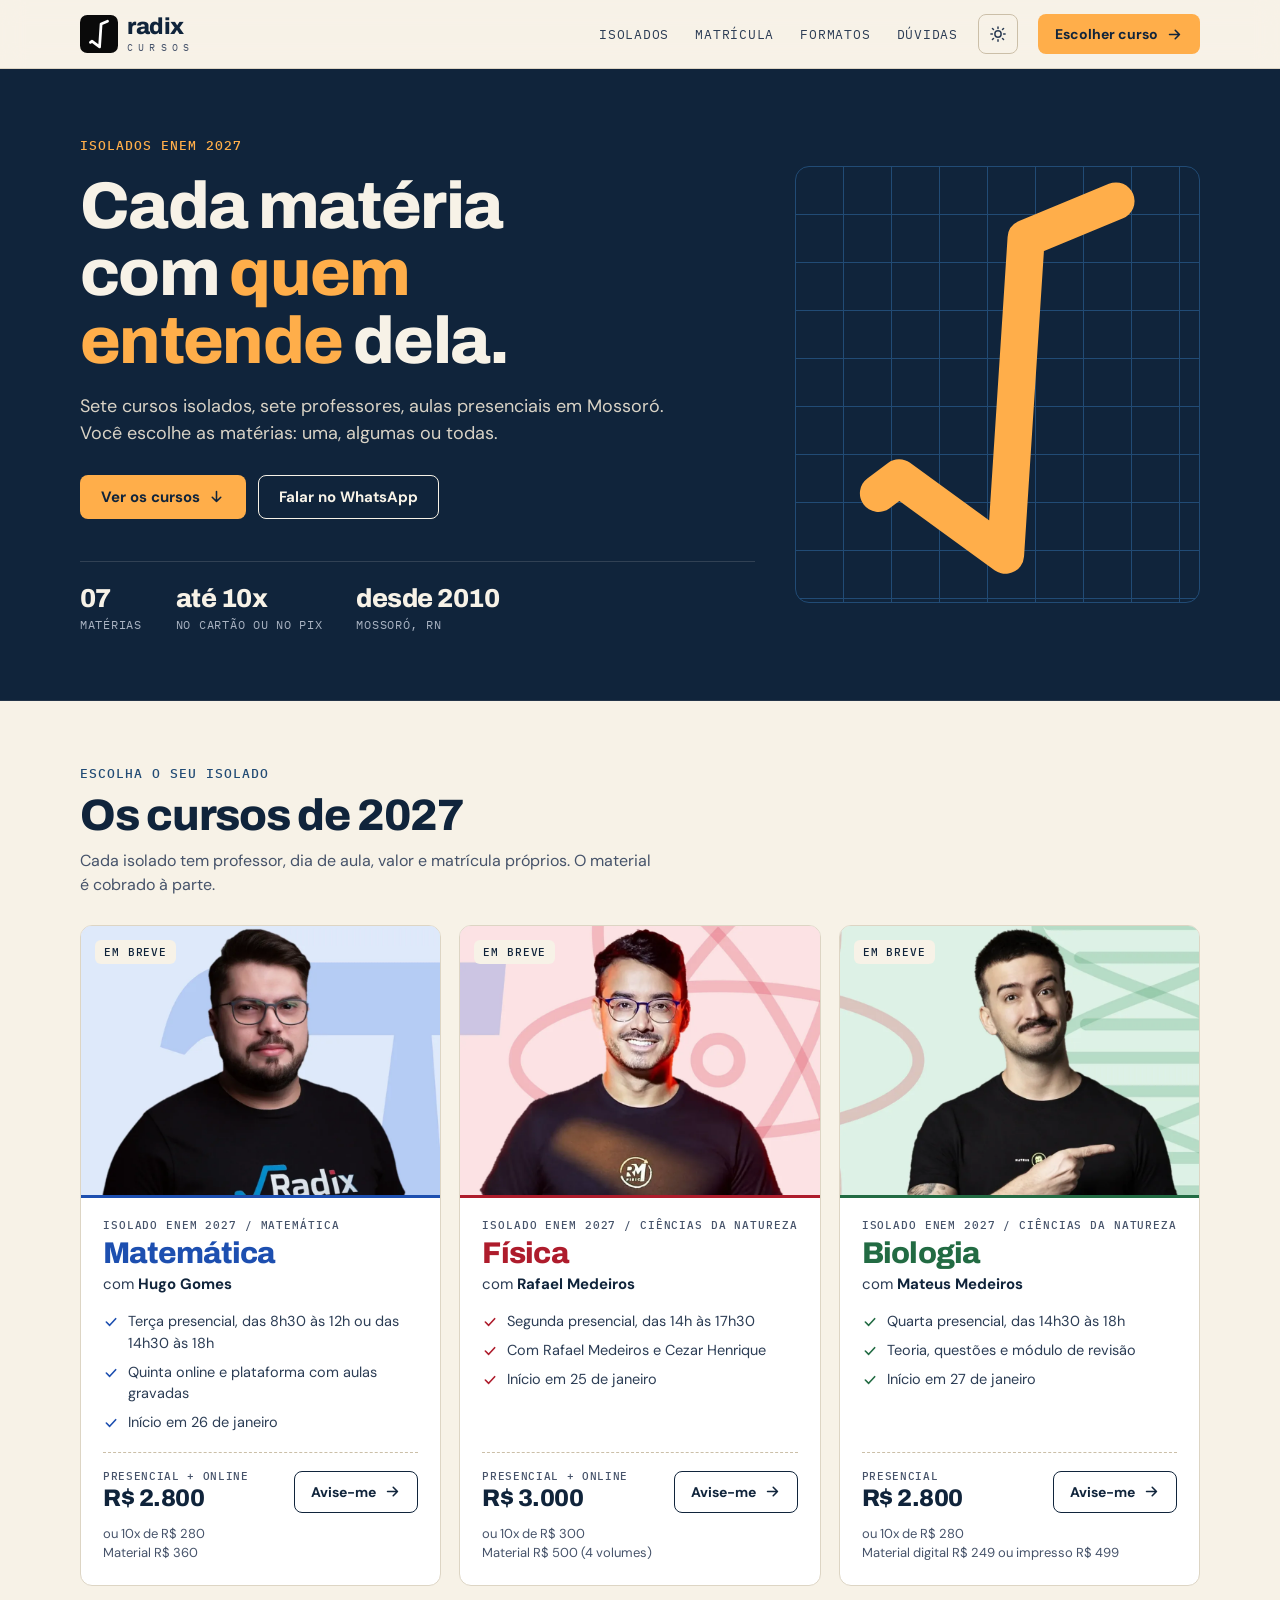
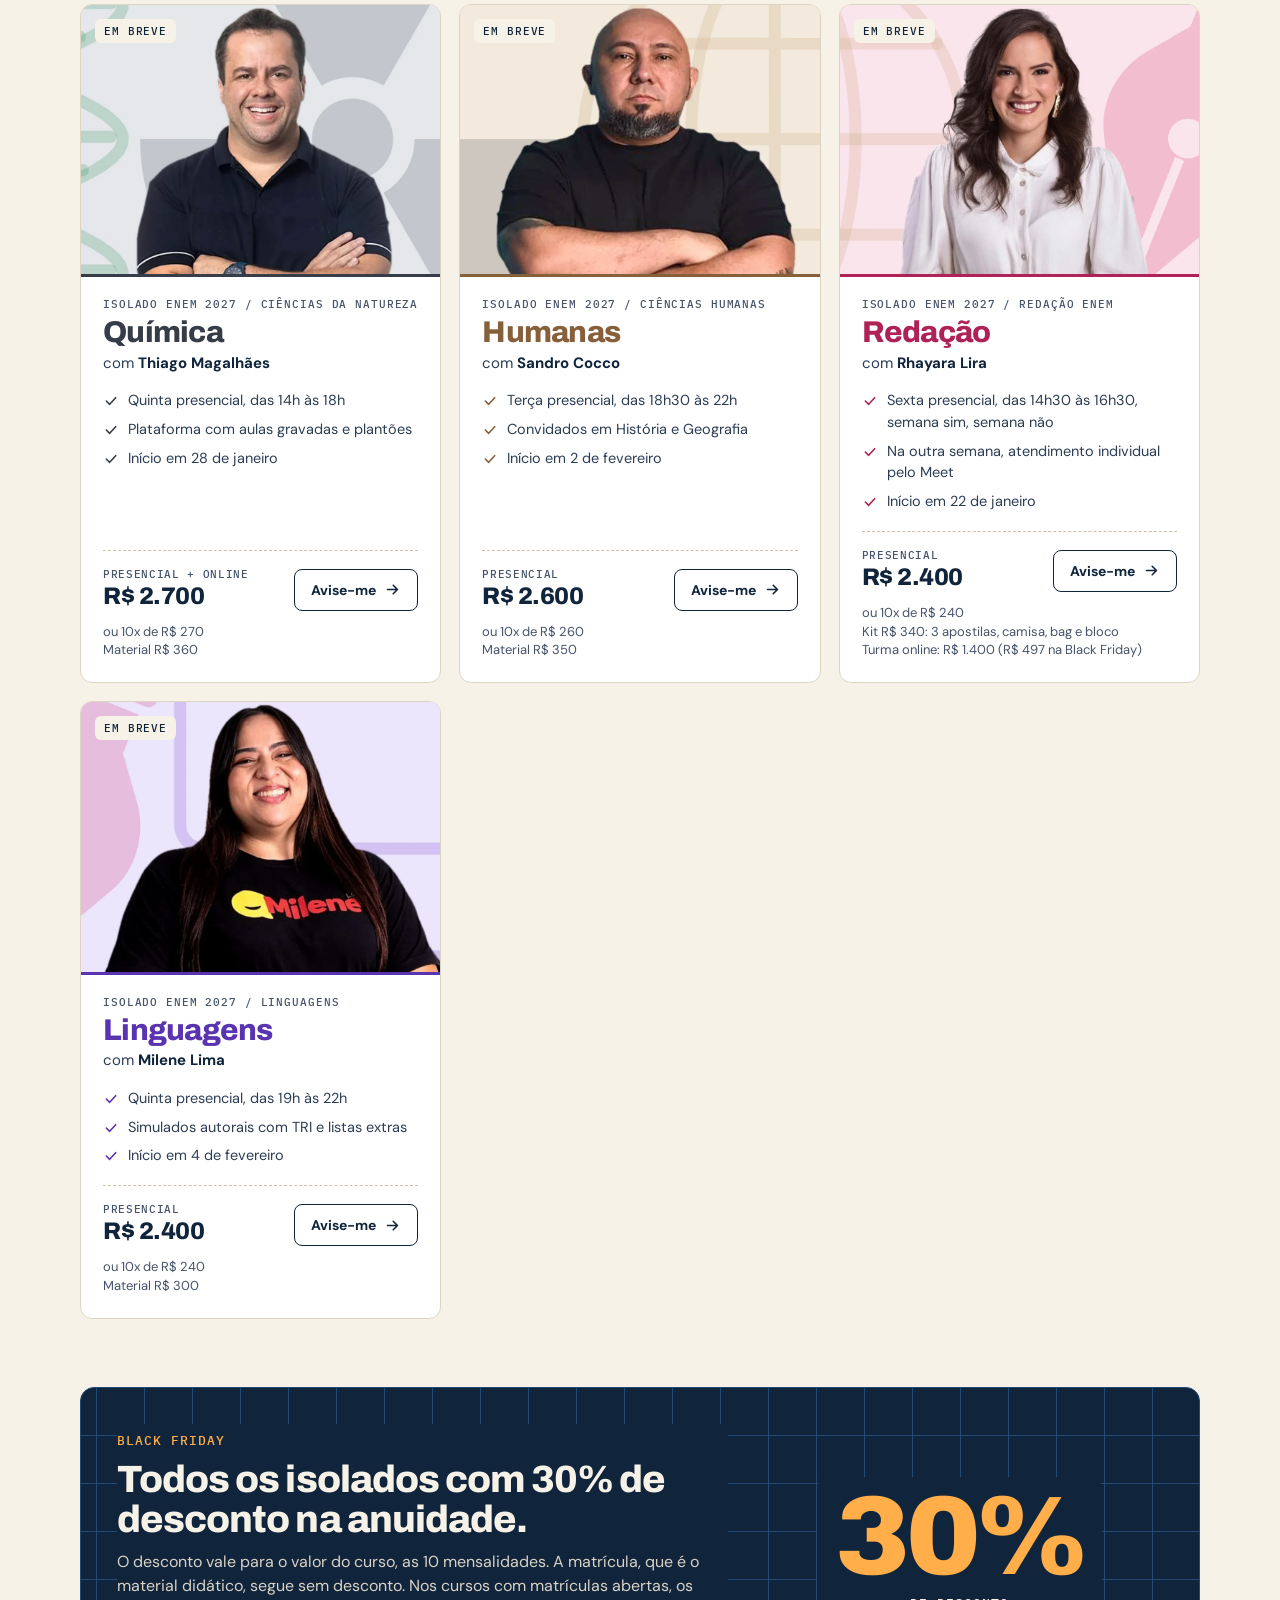
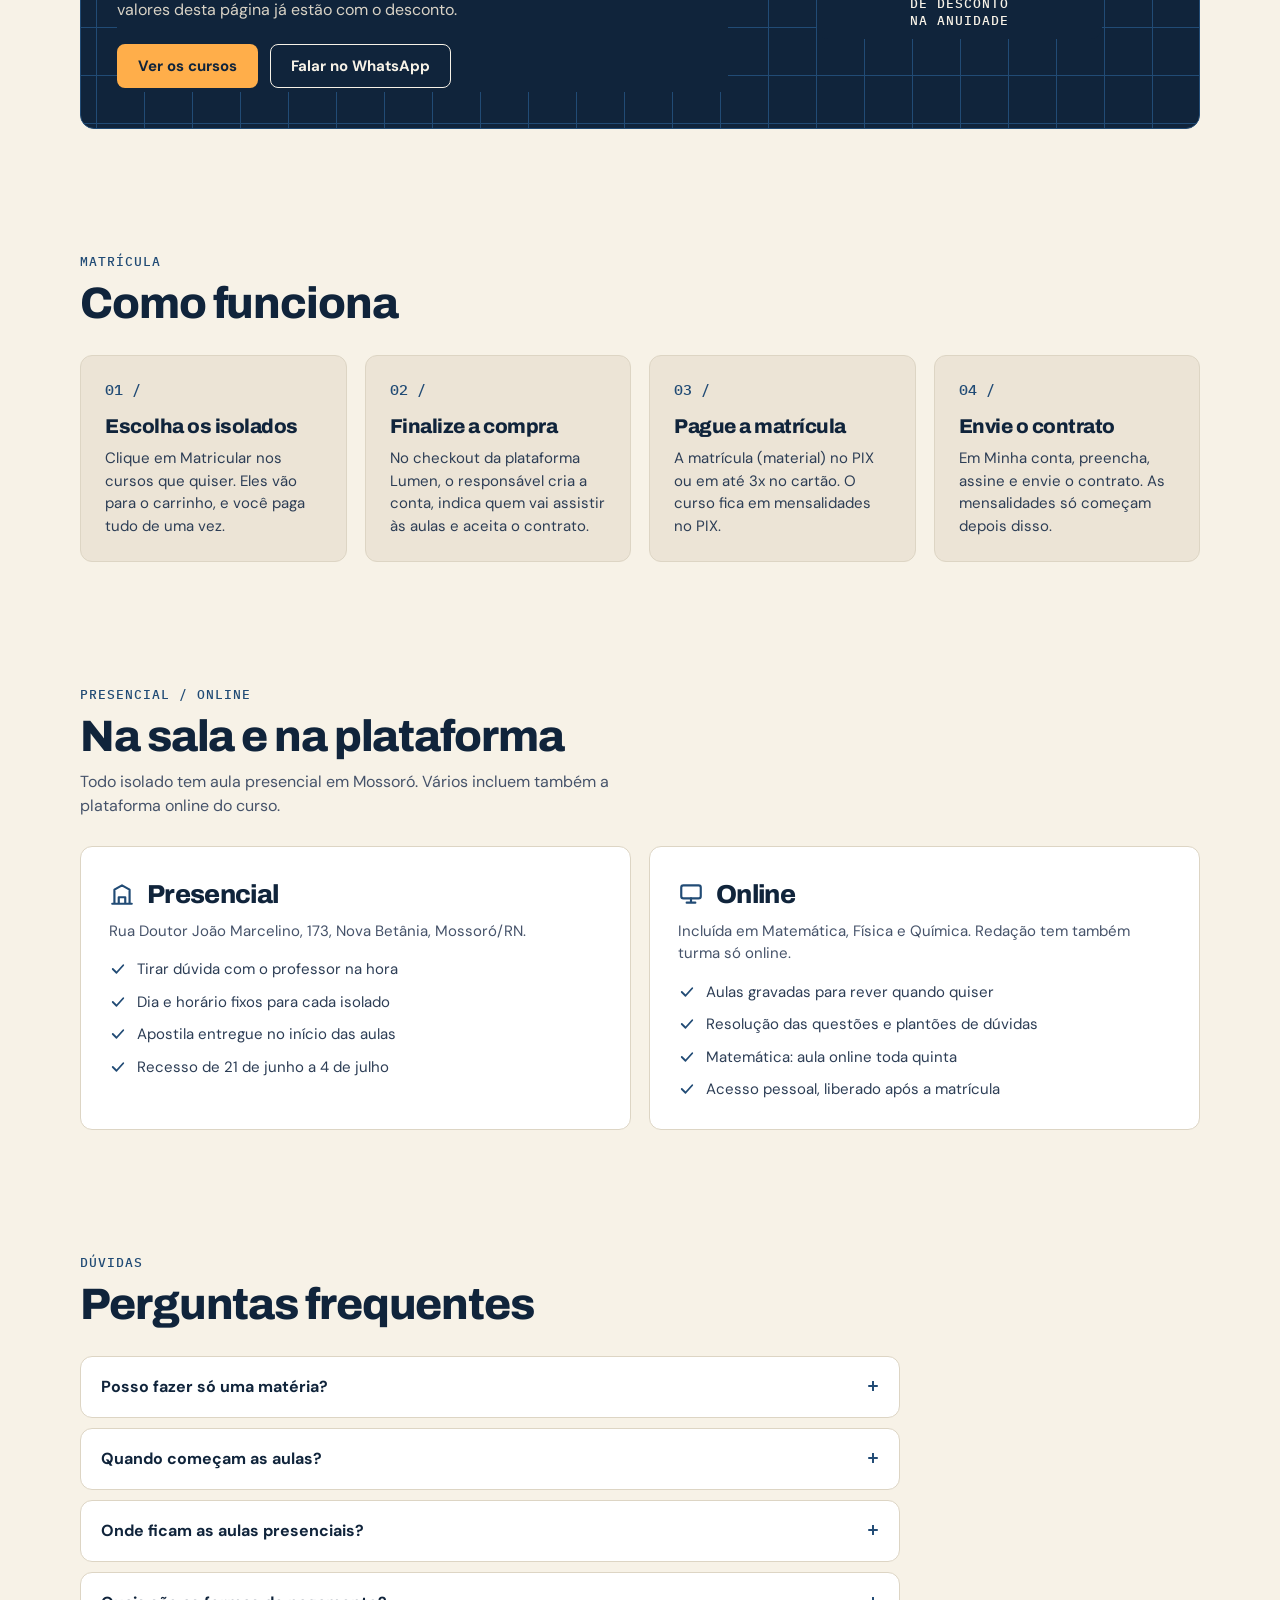
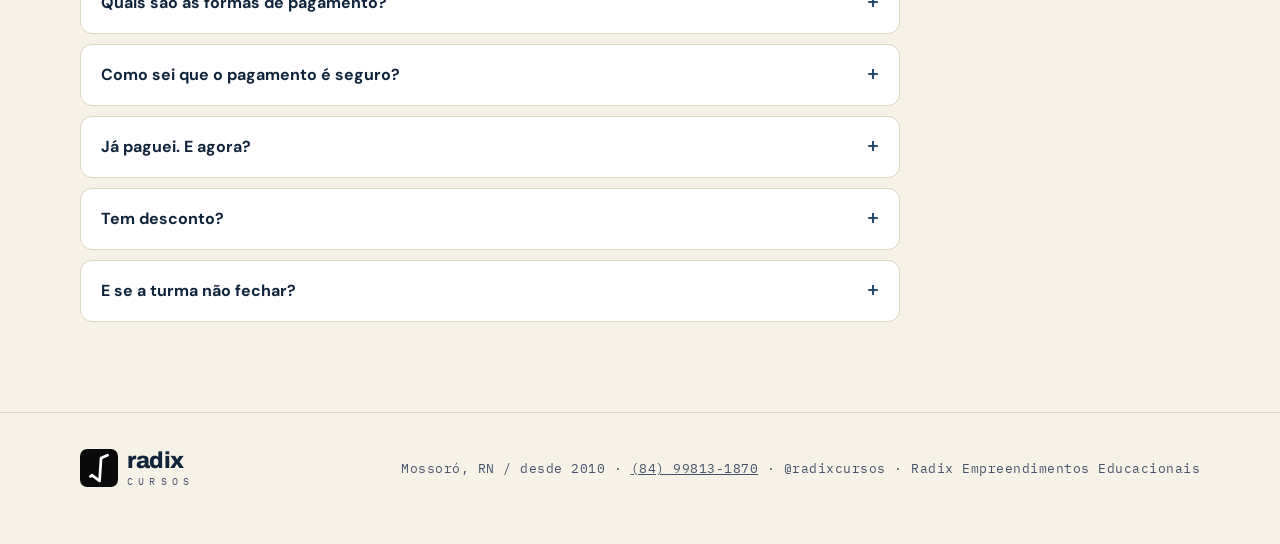
==== commit 16be195e: "Matemática: início em 26 de janeiro" ====
--- a/index.html
+++ b/index.html
@@ -422,7 +422,7 @@
       <div class="sec-head"><span class="kicker">Dúvidas</span><h2>Perguntas frequentes</h2></div>
       <div class="faq">
         <details><summary>Posso fazer só uma matéria?</summary><p>Pode. Cada isolado é vendido separado. Você escolhe só o que precisa reforçar.</p></details>
-        <details><summary>Quando começam as aulas?</summary><p>Redação em 22/01, Física em 25/01, Biologia em 27/01, Matemática e Química em 28/01, Humanas em 02/02 e Linguagens em 04/02/2027. As aulas seguem até perto do ENEM, com recesso no Carnaval, na Semana Santa e de 21 de junho a 4 de julho.</p></details>
+        <details><summary>Quando começam as aulas?</summary><p>Redação em 22/01, Física em 25/01, Matemática em 26/01, Biologia em 27/01, Química em 28/01, Humanas em 02/02 e Linguagens em 04/02/2027. As aulas seguem até perto do ENEM, com recesso no Carnaval, na Semana Santa e de 21 de junho a 4 de julho.</p></details>
         <details><summary>Onde ficam as aulas presenciais?</summary><p>Rua Doutor João Marcelino, 173, Nova Betânia, Mossoró/RN.</p></details>
         <details><summary>Quais são as formas de pagamento?</summary><p>Na matrícula pelo site, a matrícula (o material didático) é paga no PIX ou em até 3x no cartão, e o curso fica em 10 mensalidades no PIX. Para pagar o curso de outra forma, fale com o atendimento. Cada curso é do seu professor: o contrato e o pagamento são feitos com a empresa dele.</p></details>
         <details><summary>Como sei que o pagamento é seguro?</summary><p>O botão Finalizar compra leva ao checkout da plataforma de pagamento Lumen, em checkout.lumenio.com.br. Só valem pagamentos feitos ali, ou no cartão por link ou máquina oficial. Nunca pague por PIX direto para a chave de uma pessoa, nem do professor: esse pagamento não quita a matrícula.</p></details>
@@ -485,7 +485,7 @@
   cursos: [
     { id: 'matematica', lumen: 'matematica', classe: 'm', nome: 'Matemática', area: 'Matemática', prof: 'Hugo Gomes', foto: 'time-hugo.webp?v=2',
       modalidade: 'Presencial + online',
-      itens: ['Terça presencial, das 8h30 às 12h ou das 14h30 às 18h', 'Quinta online e plataforma com aulas gravadas', 'Início em 28 de janeiro'],
+      itens: ['Terça presencial, das 8h30 às 12h ou das 14h30 às 18h', 'Quinta online e plataforma com aulas gravadas', 'Início em 26 de janeiro'],
       preco: 2800, material: 'Material R$ 360' },
     { id: 'fisica', lumen: 'fisica', classe: 'f', nome: 'Física', area: 'Ciências da Natureza', prof: 'Rafael Medeiros', foto: 'time-rafael.webp?v=2',
       modalidade: 'Presencial + online',
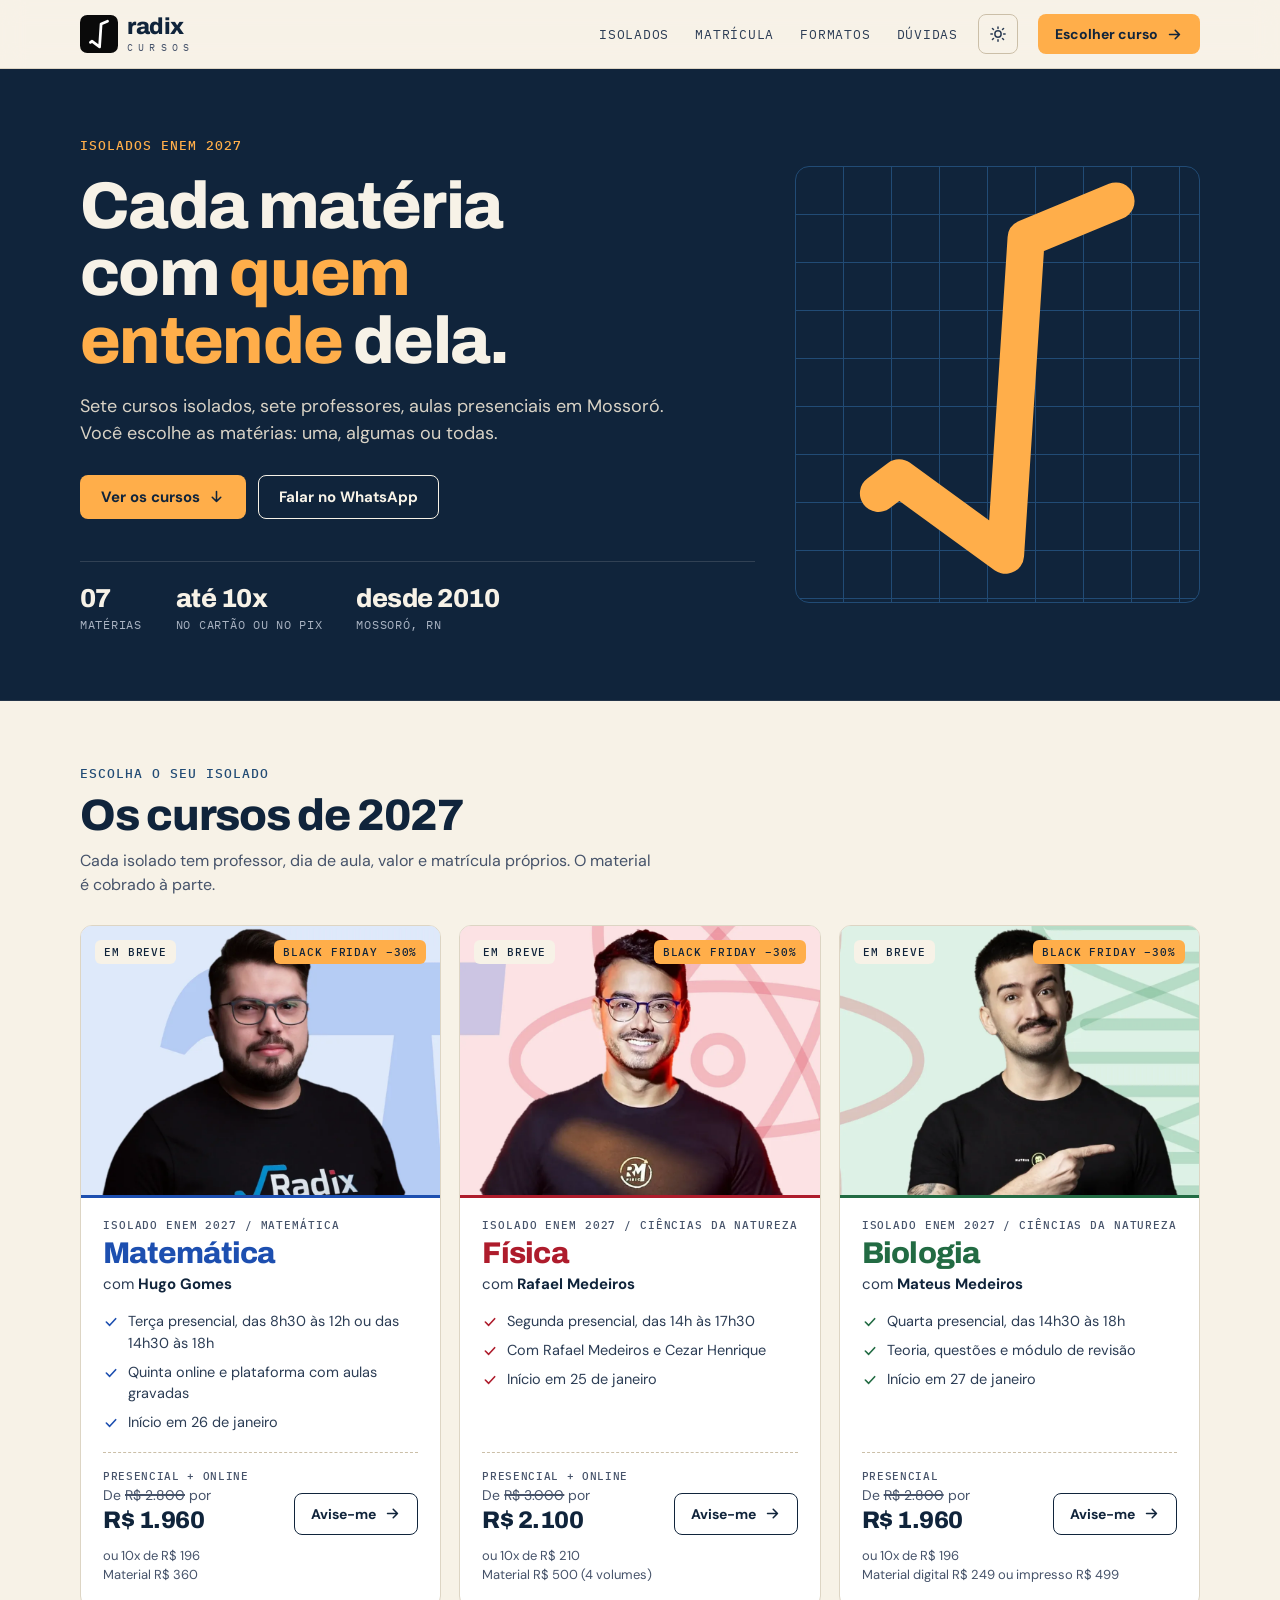
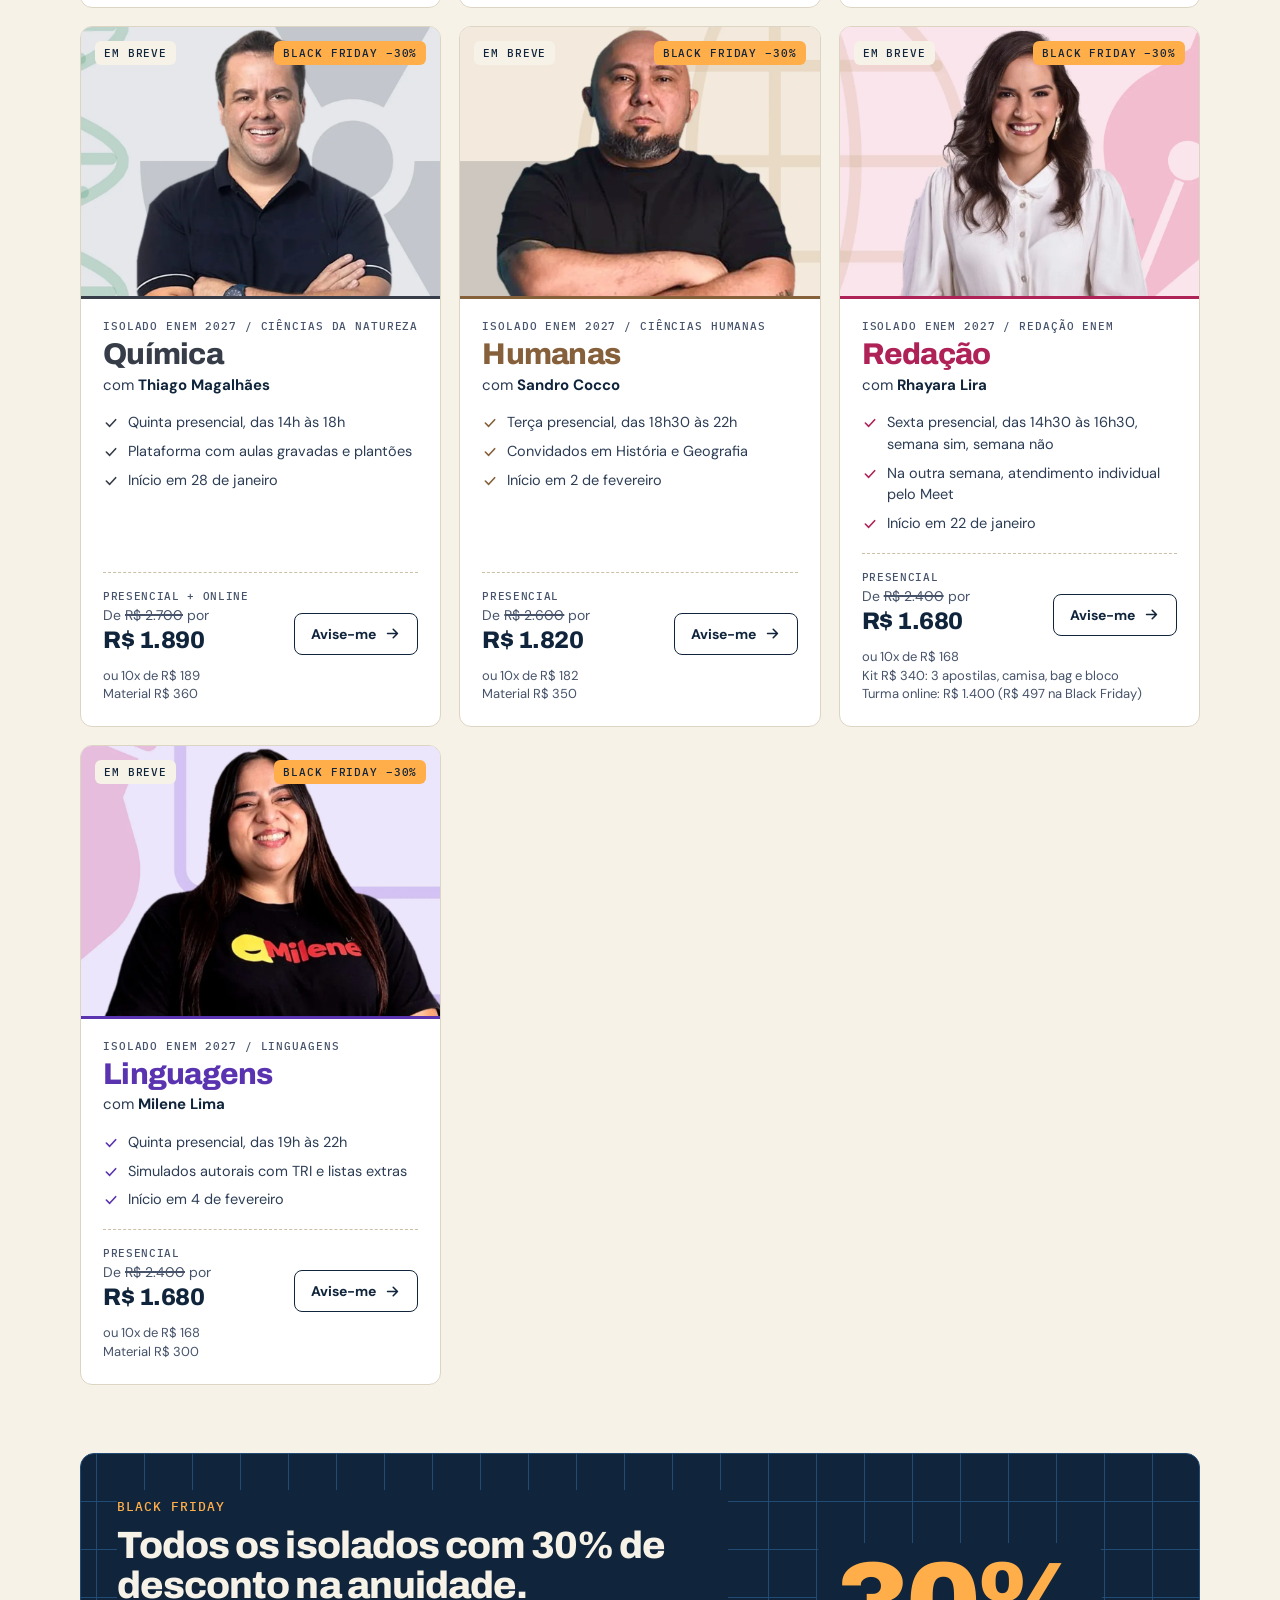
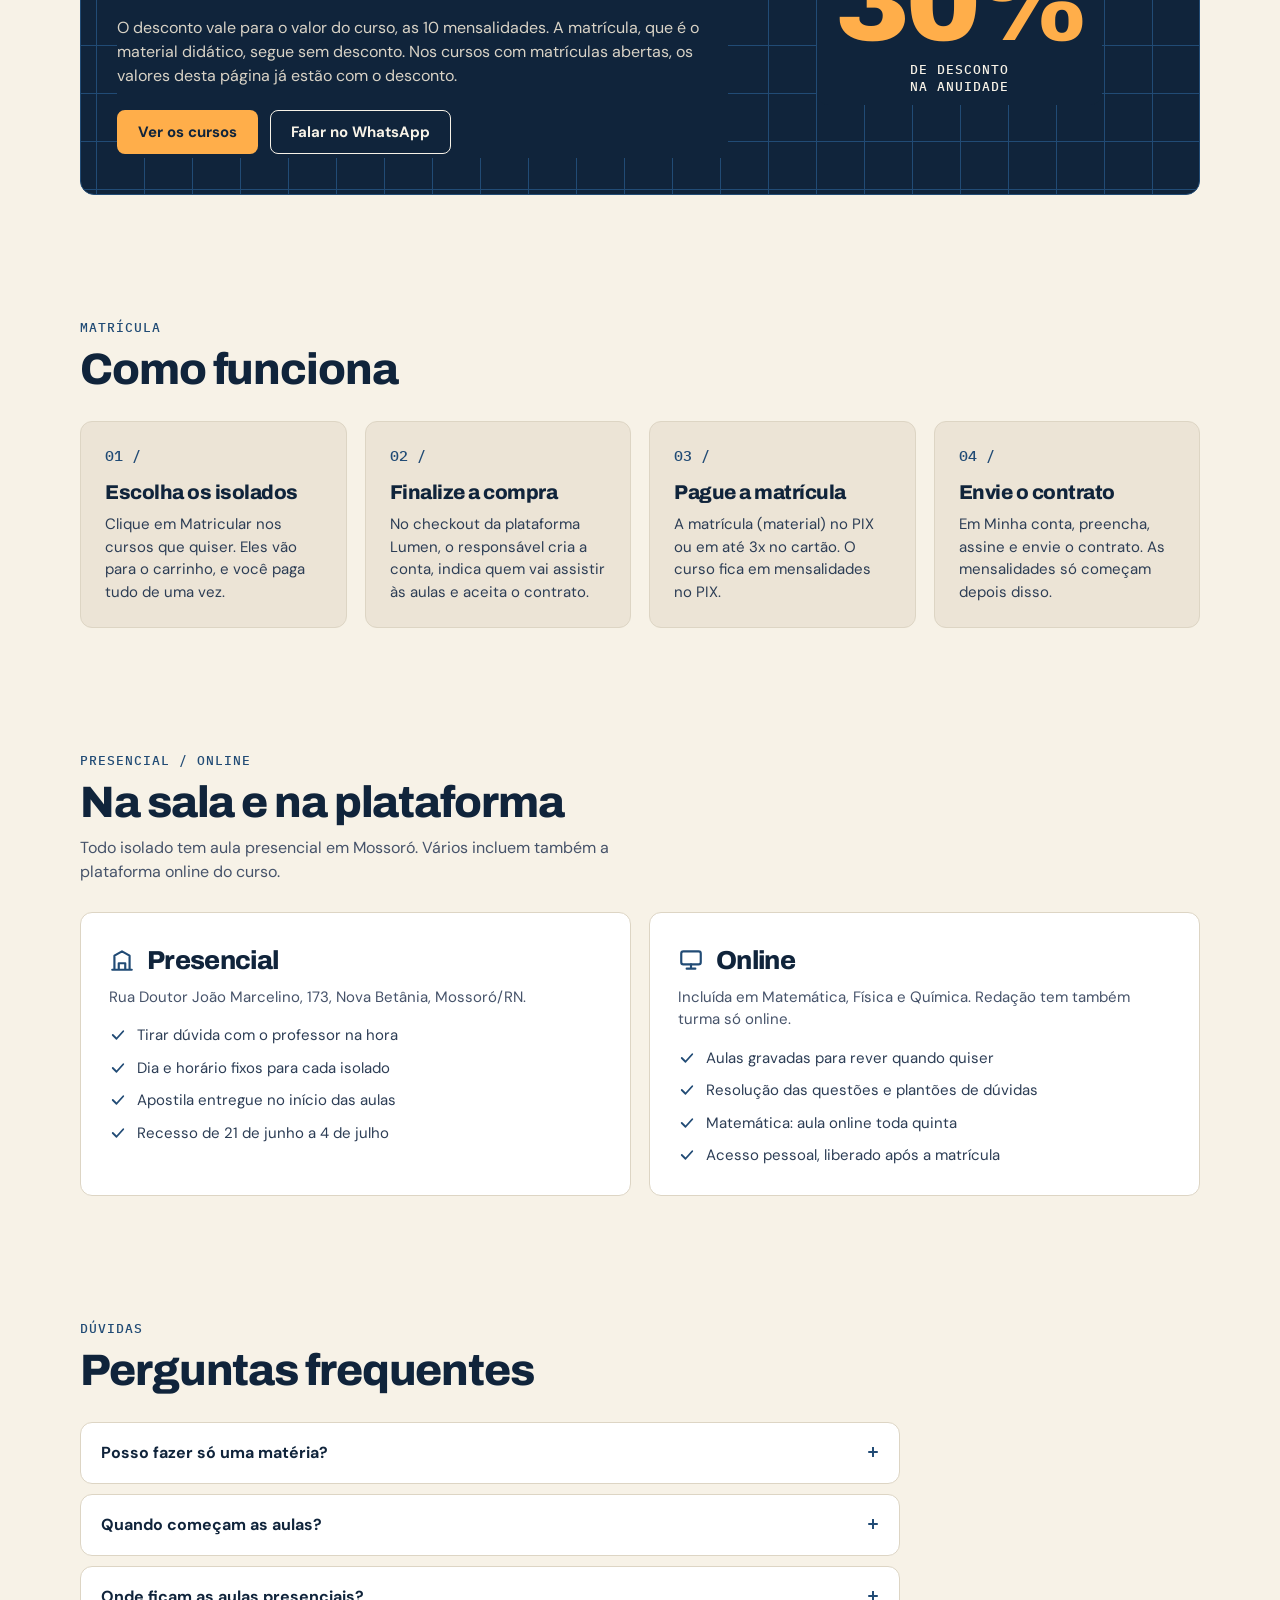
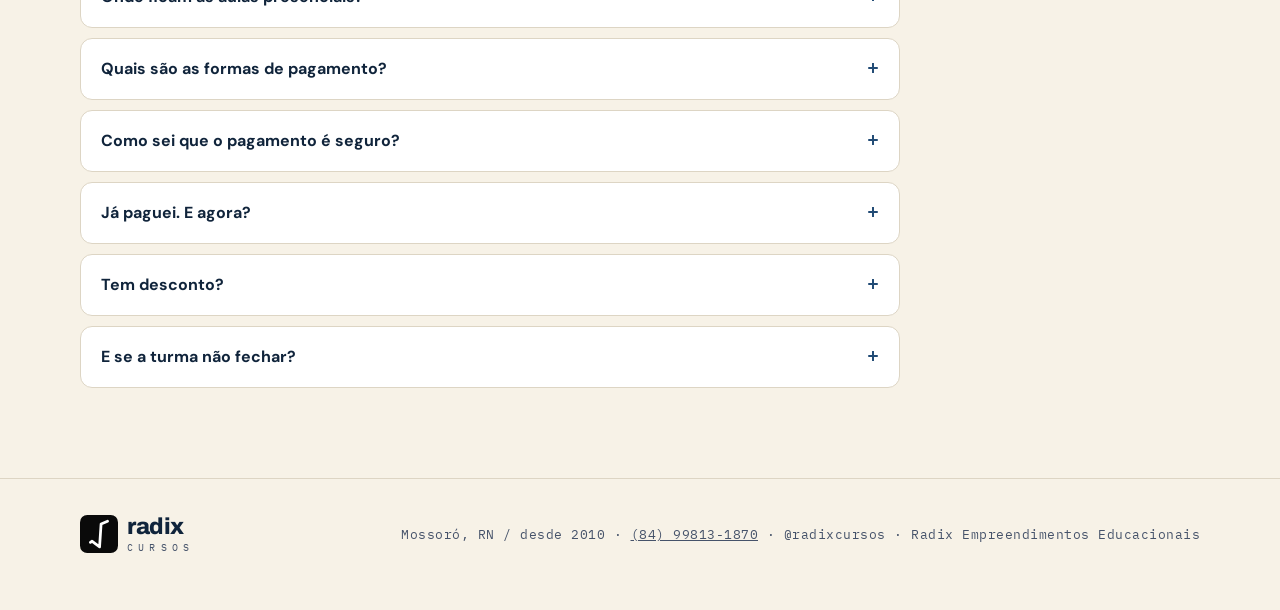
==== commit 2a9fceee: "Black Friday nos cartões: preço cheio riscado, valor promocional e selo" ====
--- a/index.html
+++ b/index.html
@@ -163,6 +163,9 @@
   .price-det { flex-basis: 100%; font-size: 13px; color: var(--muted); line-height: 1.45; }
   .card .btn { padding: 9px 16px; font-size: 14px; min-height: 42px; }
   .price-det a { color: var(--destaque); font-weight: 700; }
+  .price .de { display: block; font-size: 14px; color: var(--muted); margin-bottom: 1px; }
+  .price .de s { text-decoration-thickness: 1.5px; }
+  .badge-bf { left: auto; right: 14px; background: var(--ambar); color: var(--noite); font-weight: 500; }
 
   /* ---------- matrícula pela Lumen ---------- */
   .acoes { display: flex; flex-direction: column; gap: 8px; flex-basis: 100%; }
@@ -482,6 +485,9 @@
 const RADIX_CURSOS = {
   whatsapp: '5584998131870',
   parcelasMax: 10,
+  // Black Friday: desconto sobre a anuidade (valor do curso, não a matrícula/material).
+  // Ponha null para desligar: some o selo, o preço riscado e o valor promocional.
+  blackFriday: 0.30,
   cursos: [
     { id: 'matematica', lumen: 'matematica', classe: 'm', nome: 'Matemática', area: 'Matemática', prof: 'Hugo Gomes', foto: 'time-hugo.webp?v=2',
       modalidade: 'Presencial + online',
@@ -541,13 +547,27 @@
 // "Radix Matemática 2027 — Turma da manhã (8h30 às 12h)" -> "Turma da manhã (8h30 às 12h)"
 const nomeTurma = (o, i) => o.label || (o.courseTitle.includes('—') ? o.courseTitle.split('—').pop().trim() : 'Turma ' + (i + 1));
 
+// "196.00" x 10 -> "1960.00", em centavos inteiros (sem float)
+function vezes(valor, n) {
+  const [i, c = '00'] = String(valor).split('.');
+  const cent = (parseInt(i, 10) * 100 + parseInt((c + '00').slice(0, 2), 10)) * n;
+  return Math.floor(cent / 100) + '.' + String(cent % 100).padStart(2, '0');
+}
+// "De R$ 2.800 por" (só durante a Black Friday e se o cheio for maior que o promocional)
+function deCheio(cheio, promoReais) {
+  if (!RADIX_CURSOS.blackFriday || cheio == null || !(cheio > promoReais)) return '';
+  return `<span class="de">De <s>${esc(brl(cheio))}</s> por</span>`;
+}
+
 function rodapeLumen(c, ofertas) {
   const o = ofertas[0];
   const multi = ofertas.length > 1;
   const mf = o.monthlyFee;
   const grande = mf ? mf.cycleCount + 'x de ' + brlTxt(mf.amount) : brlTxt(o.price);
+  const total = mf ? vezes(mf.amount, mf.cycleCount) : null;
+  const de = total ? deCheio(c.preco, parseFloat(total)) : '';
   const det = [];
-  if (mf) det.push(esc('no PIX' + (mf.startDate ? ', a partir de ' + dataBR(mf.startDate) : '')));
+  if (mf) det.push(esc((de ? 'Total ' + brlTxt(total) + ' no PIX' : 'no PIX') + (mf.startDate ? ', a partir de ' + dataBR(mf.startDate) : '')));
   det.push(esc((mf ? '+ matrícula (material) ' : 'Matrícula ') + brlTxt(o.price) + ', no PIX ou em até ' + (o.maxCardInstallments || 1) + 'x no cartão'));
   det.push(`<a href="${esc(LUMEN.api + '/storefront/' + LUMEN.loja + '/listings/' + o.listingId + '/contract')}" target="_blank" rel="noopener">Ver contrato</a>`);
   const botoes = ofertas.map((of, i) => `
@@ -555,17 +575,20 @@
       <button type="button" class="btn btn-ambar" data-lumen-add="${esc(of.listingId)}" data-lumen-title="${esc(of.courseTitle)}">Matricular ${SETA}</button>
       <button type="button" class="btn btn-nocarrinho" data-lumen-remove="${esc(of.listingId)}">No carrinho · remover</button>`).join('');
   return `
-          <div class="price"><small>${esc(c.modalidade)}</small><b>${esc(grande)}</b></div>
+          <div class="price"><small>${esc(c.modalidade)}</small>${de}<b>${esc(grande)}</b></div>
           <p class="price-det">${det.join('<br>')}</p>
           <div class="acoes">${botoes}</div>`;
 }
 
 function rodapeEstatico(c) {
   const n = RADIX_CURSOS.parcelasMax;
-  const detalhe = [c.preco == null ? '' : 'ou ' + n + 'x de ' + brl(c.preco / n), c.material, c.nota].filter(Boolean).map(esc).join('<br>');
+  const bf = RADIX_CURSOS.blackFriday;
+  const valor = c.preco == null ? null : (bf ? Math.round(c.preco * (1 - bf)) : c.preco);
+  const de = valor == null ? '' : deCheio(c.preco, valor);
+  const detalhe = [valor == null ? '' : 'ou ' + n + 'x de ' + brl(valor / n), c.material, c.nota].filter(Boolean).map(esc).join('<br>');
   const destino = zap('Olá! Quero ser avisado quando abrir a matrícula do isolado de ' + c.nome + ' em 2027.');
   return `
-          <div class="price"><small>${esc(c.modalidade)}</small>${c.preco == null ? '<b class="tbd">valor a definir</b>' : '<b>' + brl(c.preco) + '</b>'}</div>
+          <div class="price"><small>${esc(c.modalidade)}</small>${de}${valor == null ? '<b class="tbd">valor a definir</b>' : '<b>' + brl(valor) + '</b>'}</div>
           <a class="btn btn-line" href="${esc(destino)}" target="_blank" rel="noopener">Avise-me ${SETA}</a>
           ${detalhe ? `<p class="price-det">${detalhe}</p>` : ''}`;
 }
@@ -579,6 +602,7 @@
     <article class="card ${c.classe}">
       <div class="card-foto">
         <span class="badge ${aberto ? 'open' : ''}">${aberto ? 'Matrículas abertas' : 'Em breve'}</span>
+        ${RADIX_CURSOS.blackFriday ? `<span class="badge badge-bf">Black Friday −${Math.round(RADIX_CURSOS.blackFriday * 100)}%</span>` : ''}
         <img src="${esc(c.foto)}" alt="${esc(c.prof)}" loading="lazy" width="1000" height="758">
       </div>
       <div class="card-body">
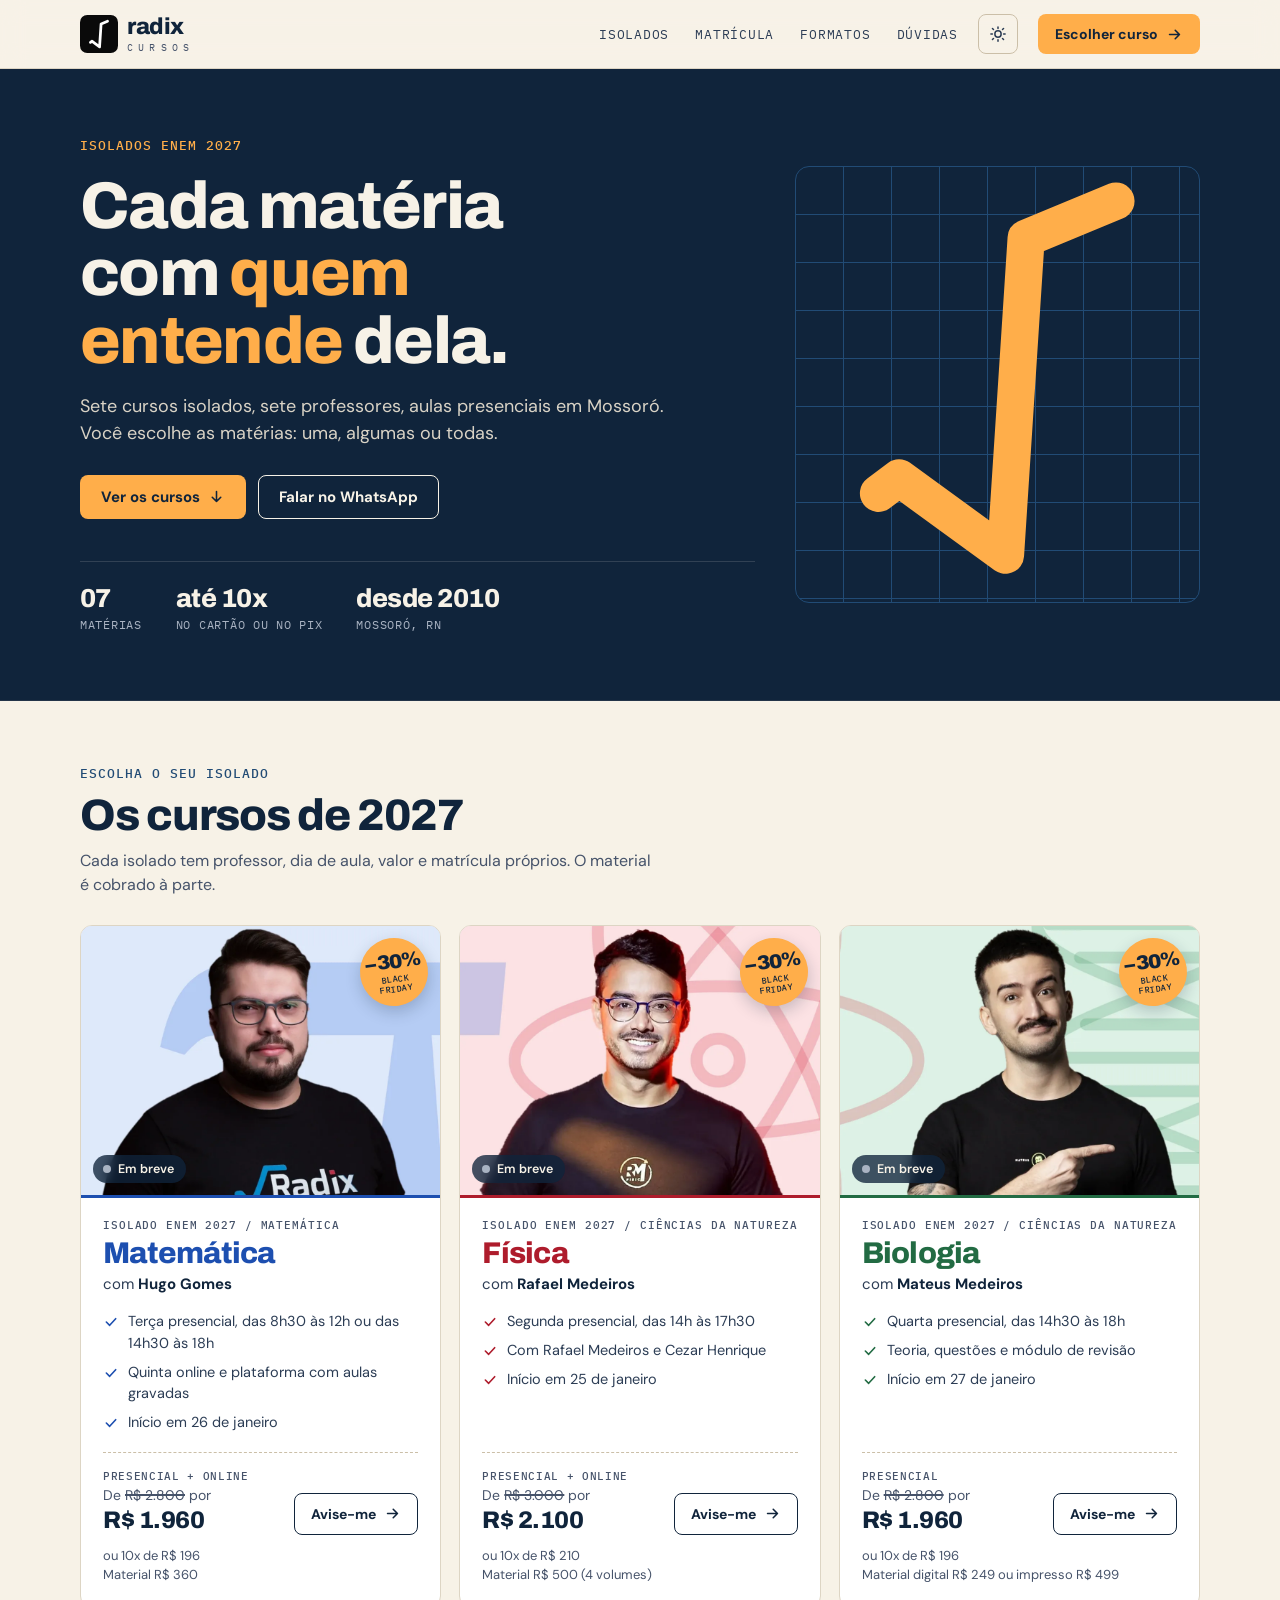
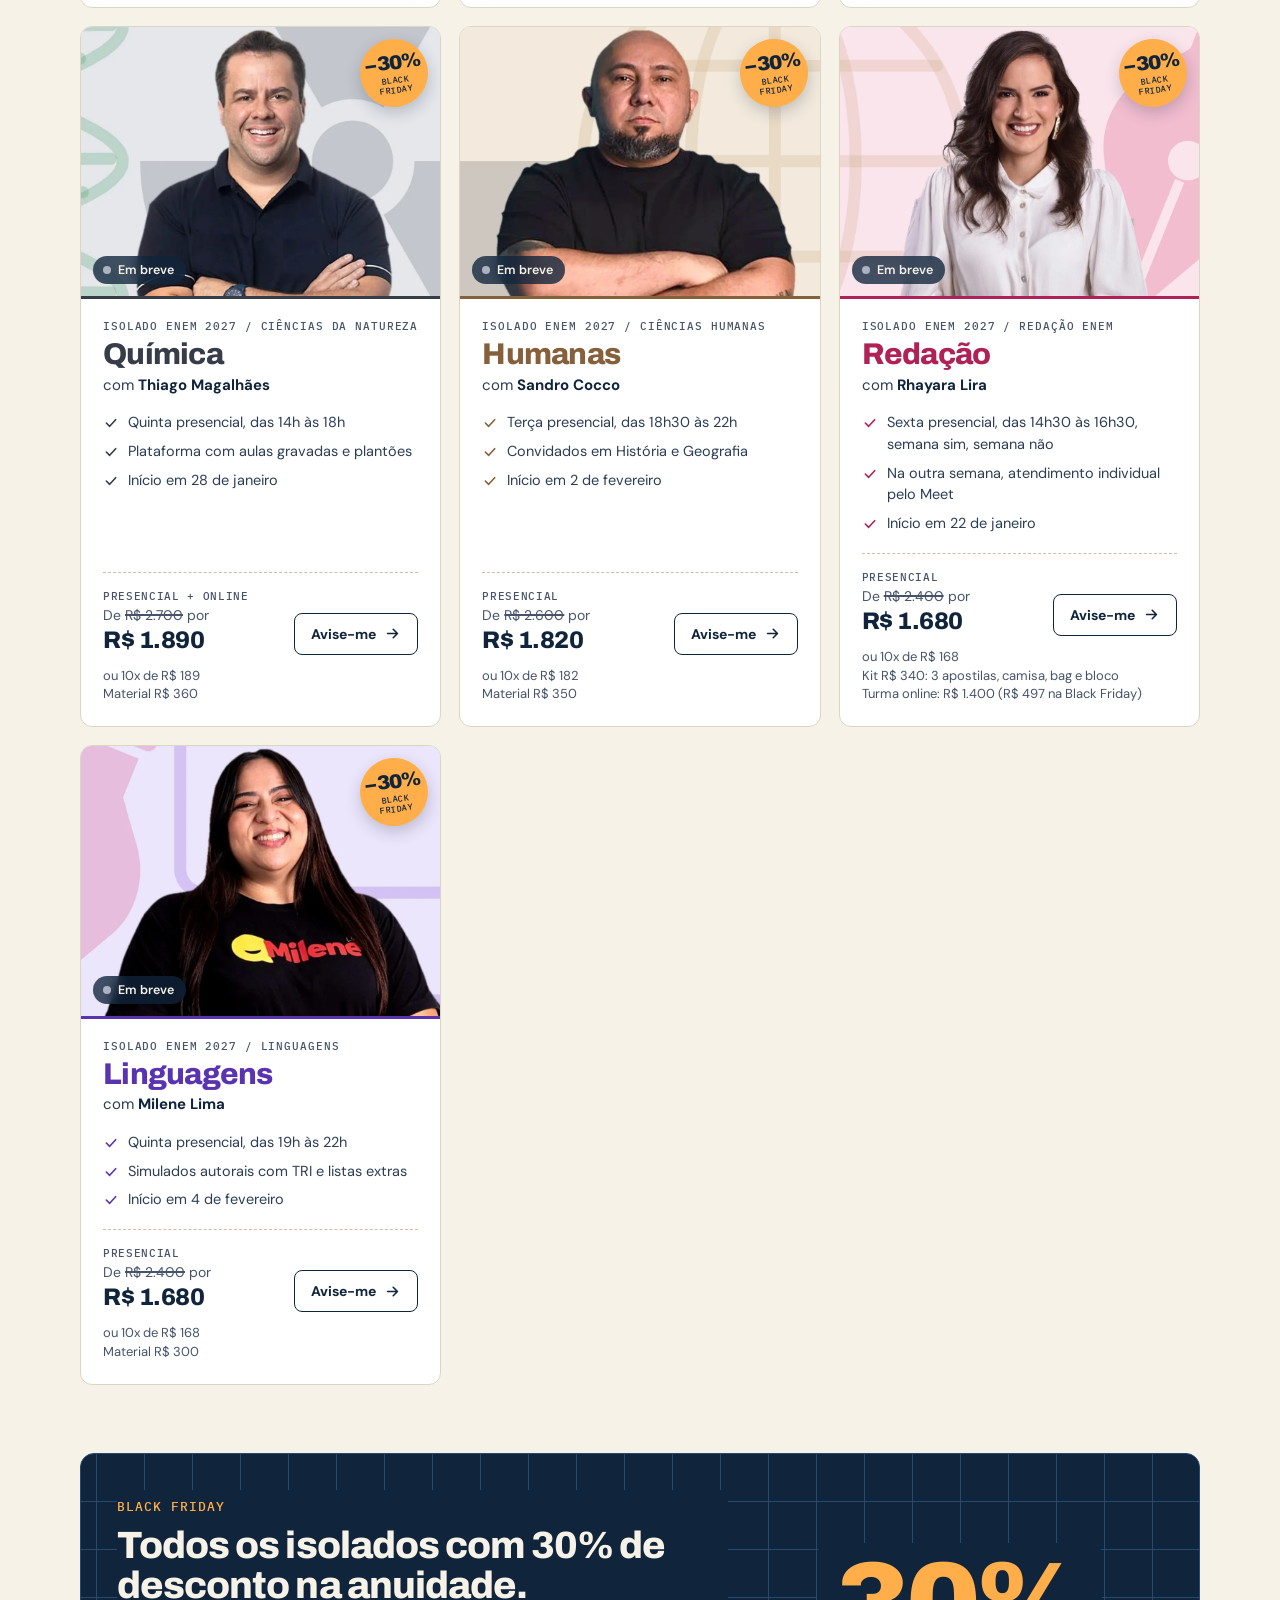
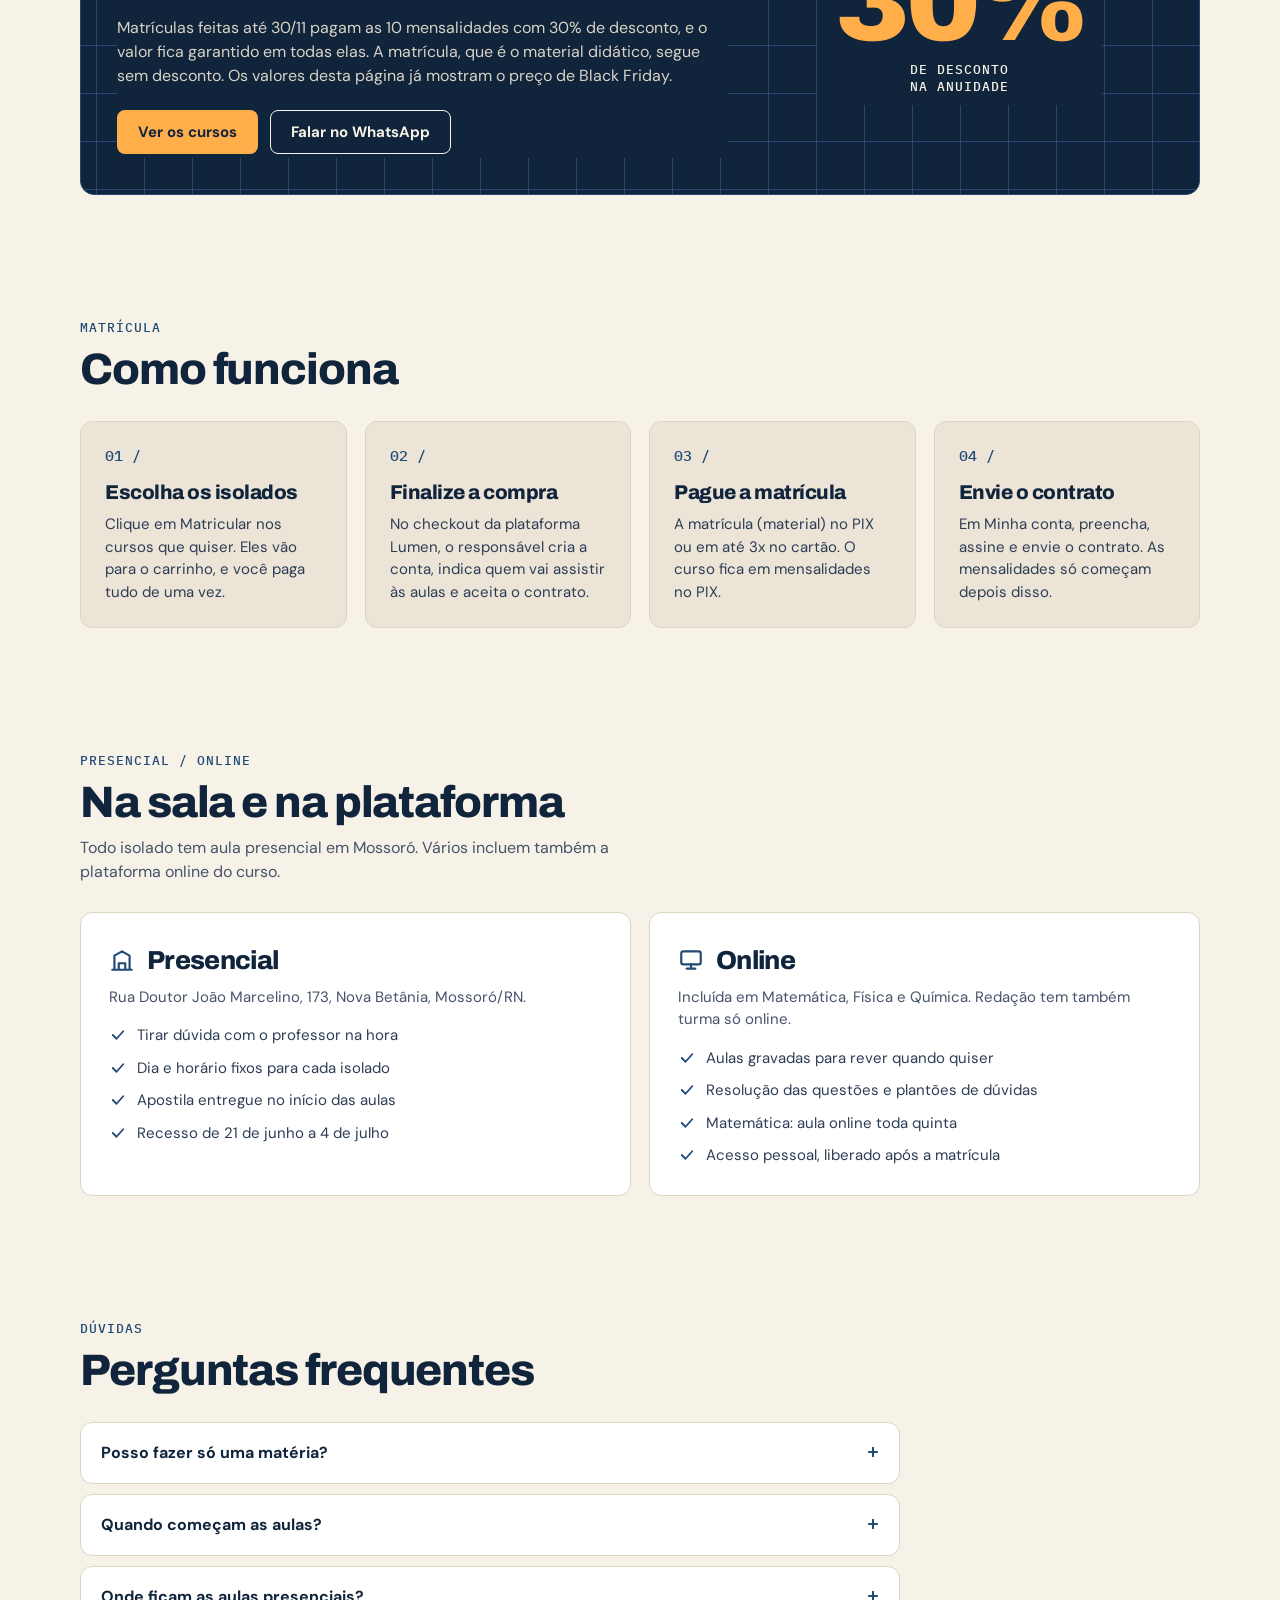
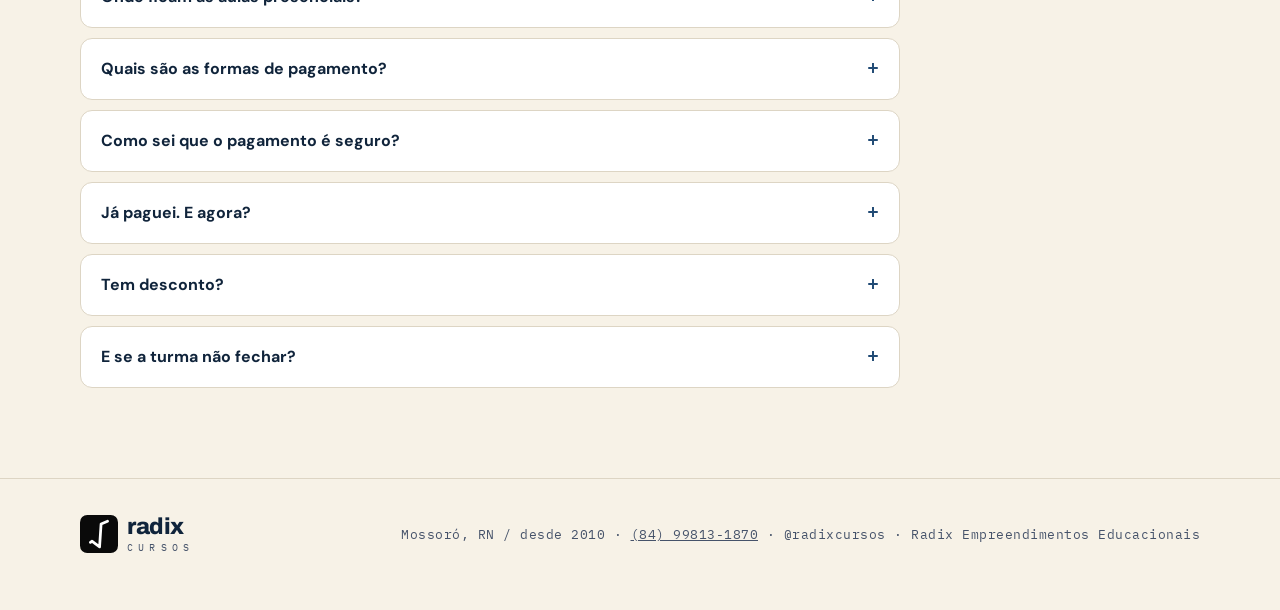
==== commit f3977b71: "Black Friday calculada sobre a mensalidade cheia da Lumen, prazo 30/11 e selos novos" ====
--- a/index.html
+++ b/index.html
@@ -142,12 +142,25 @@
   .card-foto { position: relative; aspect-ratio: 1000 / 758; background: color-mix(in srgb, var(--c) 14%, var(--surface)); border-bottom: 3px solid var(--c); overflow: hidden; }
   .card-foto img { width: 100%; height: 100%; object-fit: cover; object-position: center bottom; display: block; transition: transform .3s ease; }
   .card:hover .card-foto img { transform: scale(1.03); }
+  /* status: selo discreto no pé da foto */
   .badge {
-    position: absolute; top: 14px; left: 14px; z-index: 1;
-    font: 500 11px 'IBM Plex Mono', monospace; letter-spacing: .08em; text-transform: uppercase;
-    padding: 5px 9px; border-radius: 6px; background: var(--papel); color: var(--noite);
-  }
-  .badge.open { background: var(--noite); color: var(--ambar); }
+    position: absolute; left: 12px; bottom: 12px; z-index: 1;
+    display: inline-flex; align-items: center; gap: 7px;
+    font: 600 12.5px 'DM Sans', sans-serif; padding: 6px 12px 6px 10px; border-radius: 999px;
+    background: rgba(16,36,59,.78); color: var(--papel);
+    -webkit-backdrop-filter: blur(6px); backdrop-filter: blur(6px);
+  }
+  .badge::before { content: ''; width: 8px; height: 8px; border-radius: 50%; background: #A9B3C2; }
+  .badge.open::before { background: #4ADE80; box-shadow: 0 0 0 3px rgba(74,222,128,.28); }
+  /* Black Friday: selo redondo âmbar no canto */
+  .selo-bf {
+    position: absolute; top: 12px; right: 12px; z-index: 1;
+    width: 68px; height: 68px; border-radius: 50%; background: var(--ambar); color: var(--noite);
+    display: grid; place-content: center; text-align: center; transform: rotate(-8deg);
+    box-shadow: 0 6px 16px rgba(16,36,59,.22);
+  }
+  .selo-bf b { font: 900 20px 'Archivo', sans-serif; letter-spacing: -.03em; line-height: 1; }
+  .selo-bf small { font: 500 8.5px 'IBM Plex Mono', monospace; letter-spacing: .06em; text-transform: uppercase; line-height: 1.15; margin-top: 3px; }
   .card-body { display: flex; flex-direction: column; flex: 1; padding: 20px 22px 22px; }
   .card .area { font: 500 11px 'IBM Plex Mono', monospace; letter-spacing: .08em; text-transform: uppercase; color: var(--muted); }
   .card h3 { font-size: 30px; line-height: 1.02; color: var(--c); margin-top: 6px; }
@@ -165,7 +178,6 @@
   .price-det a { color: var(--destaque); font-weight: 700; }
   .price .de { display: block; font-size: 14px; color: var(--muted); margin-bottom: 1px; }
   .price .de s { text-decoration-thickness: 1.5px; }
-  .badge-bf { left: auto; right: 14px; background: var(--ambar); color: var(--noite); font-weight: 500; }
 
   /* ---------- matrícula pela Lumen ---------- */
   .acoes { display: flex; flex-direction: column; gap: 8px; flex-basis: 100%; }
@@ -366,7 +378,7 @@
         <div>
           <span class="kicker">Black Friday</span>
           <h2>Todos os isolados com 30% de desconto na anuidade.</h2>
-          <p>O desconto vale para o valor do curso, as 10 mensalidades. A matrícula, que é o material didático, segue sem desconto. Nos cursos com matrículas abertas, os valores desta página já estão com o desconto.</p>
+          <p>Matrículas feitas até 30/11 pagam as 10 mensalidades com 30% de desconto, e o valor fica garantido em todas elas. A matrícula, que é o material didático, segue sem desconto. Os valores desta página já mostram o preço de Black Friday.</p>
           <div class="promo-acoes">
             <a class="btn btn-ambar" href="#cursos">Ver os cursos</a>
             <a class="btn btn-line" data-zap="Olá! Quero aproveitar a Black Friday dos isolados do Radix 2027." href="#">Falar no WhatsApp</a>
@@ -553,6 +565,12 @@
   const cent = (parseInt(i, 10) * 100 + parseInt((c + '00').slice(0, 2), 10)) * n;
   return Math.floor(cent / 100) + '.' + String(cent % 100).padStart(2, '0');
 }
+// "196.00" com 30% a menos -> "137.20" (centavos inteiros, arredonda ao centavo)
+function comDesconto(valor, pct) {
+  const [i, c = '00'] = String(valor).split('.');
+  const cent = Math.round((parseInt(i, 10) * 100 + parseInt((c + '00').slice(0, 2), 10)) * (1 - pct));
+  return Math.floor(cent / 100) + '.' + String(cent % 100).padStart(2, '0');
+}
 // "De R$ 2.800 por" (só durante a Black Friday e se o cheio for maior que o promocional)
 function deCheio(cheio, promoReais) {
   if (!RADIX_CURSOS.blackFriday || cheio == null || !(cheio > promoReais)) return '';
@@ -563,9 +581,18 @@
   const o = ofertas[0];
   const multi = ofertas.length > 1;
   const mf = o.monthlyFee;
-  const grande = mf ? mf.cycleCount + 'x de ' + brlTxt(mf.amount) : brlTxt(o.price);
-  const total = mf ? vezes(mf.amount, mf.cycleCount) : null;
-  const de = total ? deCheio(c.preco, parseFloat(total)) : '';
+  const bf = RADIX_CURSOS.blackFriday;
+  // A Lumen manda a mensalidade cheia e aplica a Black Friday no checkout (desde 17/11).
+  // Se um dia a API já vier com desconto (total bem abaixo do contrato), não desconta de novo.
+  let mensal = mf ? mf.amount : null, cheio = null;
+  if (mf && bf) {
+    const apiTotal = parseFloat(vezes(mf.amount, mf.cycleCount));
+    if (c.preco && apiTotal < c.preco * 0.95) { cheio = c.preco; }
+    else { cheio = apiTotal; mensal = comDesconto(mf.amount, bf); }
+  }
+  const grande = mf ? mf.cycleCount + 'x de ' + brlTxt(mensal) : brlTxt(o.price);
+  const total = mf ? vezes(mensal, mf.cycleCount) : null;
+  const de = total ? deCheio(cheio, parseFloat(total)) : '';
   const det = [];
   if (mf) det.push(esc((de ? 'Total ' + brlTxt(total) + ' no PIX' : 'no PIX') + (mf.startDate ? ', a partir de ' + dataBR(mf.startDate) : '')));
   det.push(esc((mf ? '+ matrícula (material) ' : 'Matrícula ') + brlTxt(o.price) + ', no PIX ou em até ' + (o.maxCardInstallments || 1) + 'x no cartão'));
@@ -602,7 +629,7 @@
     <article class="card ${c.classe}">
       <div class="card-foto">
         <span class="badge ${aberto ? 'open' : ''}">${aberto ? 'Matrículas abertas' : 'Em breve'}</span>
-        ${RADIX_CURSOS.blackFriday ? `<span class="badge badge-bf">Black Friday −${Math.round(RADIX_CURSOS.blackFriday * 100)}%</span>` : ''}
+        ${RADIX_CURSOS.blackFriday ? `<span class="selo-bf" aria-label="Black Friday, ${Math.round(RADIX_CURSOS.blackFriday * 100)}% de desconto"><b>−${Math.round(RADIX_CURSOS.blackFriday * 100)}%</b><small>Black<br>Friday</small></span>` : ''}
         <img src="${esc(c.foto)}" alt="${esc(c.prof)}" loading="lazy" width="1000" height="758">
       </div>
       <div class="card-body">
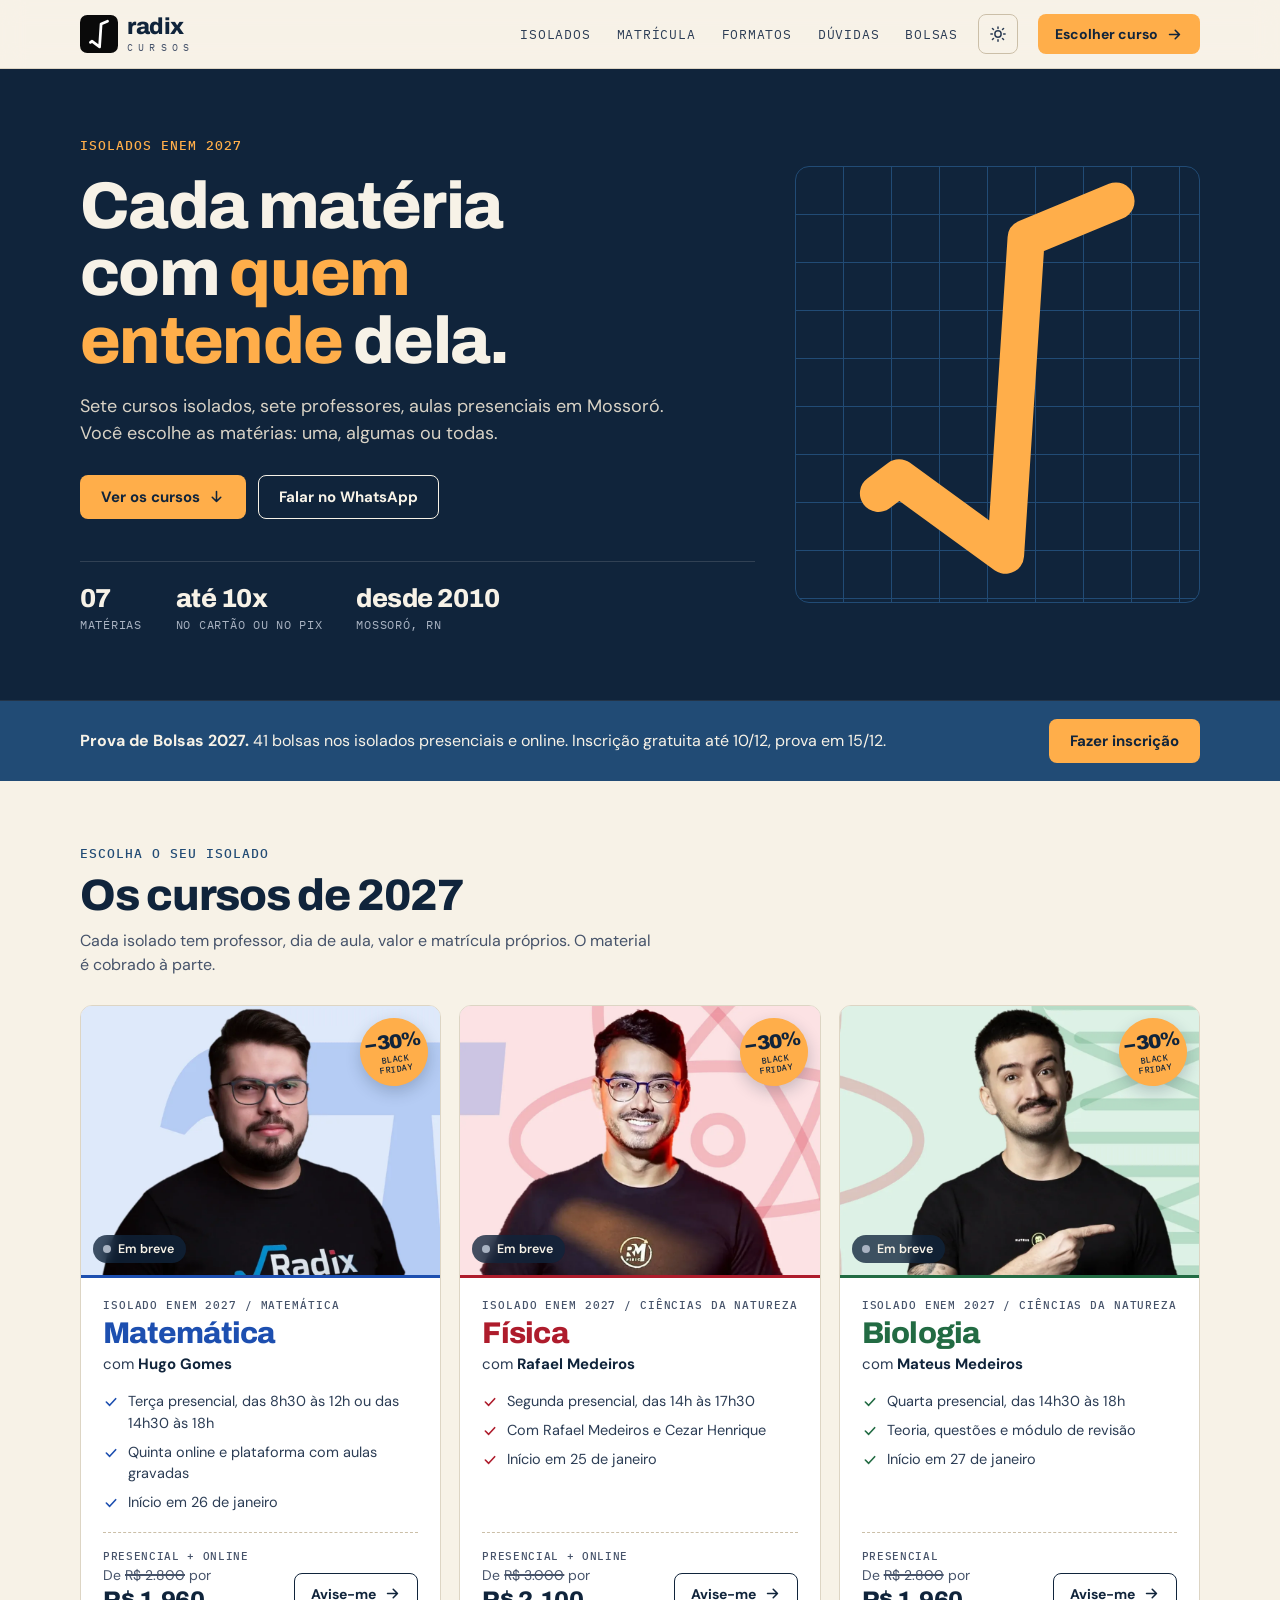
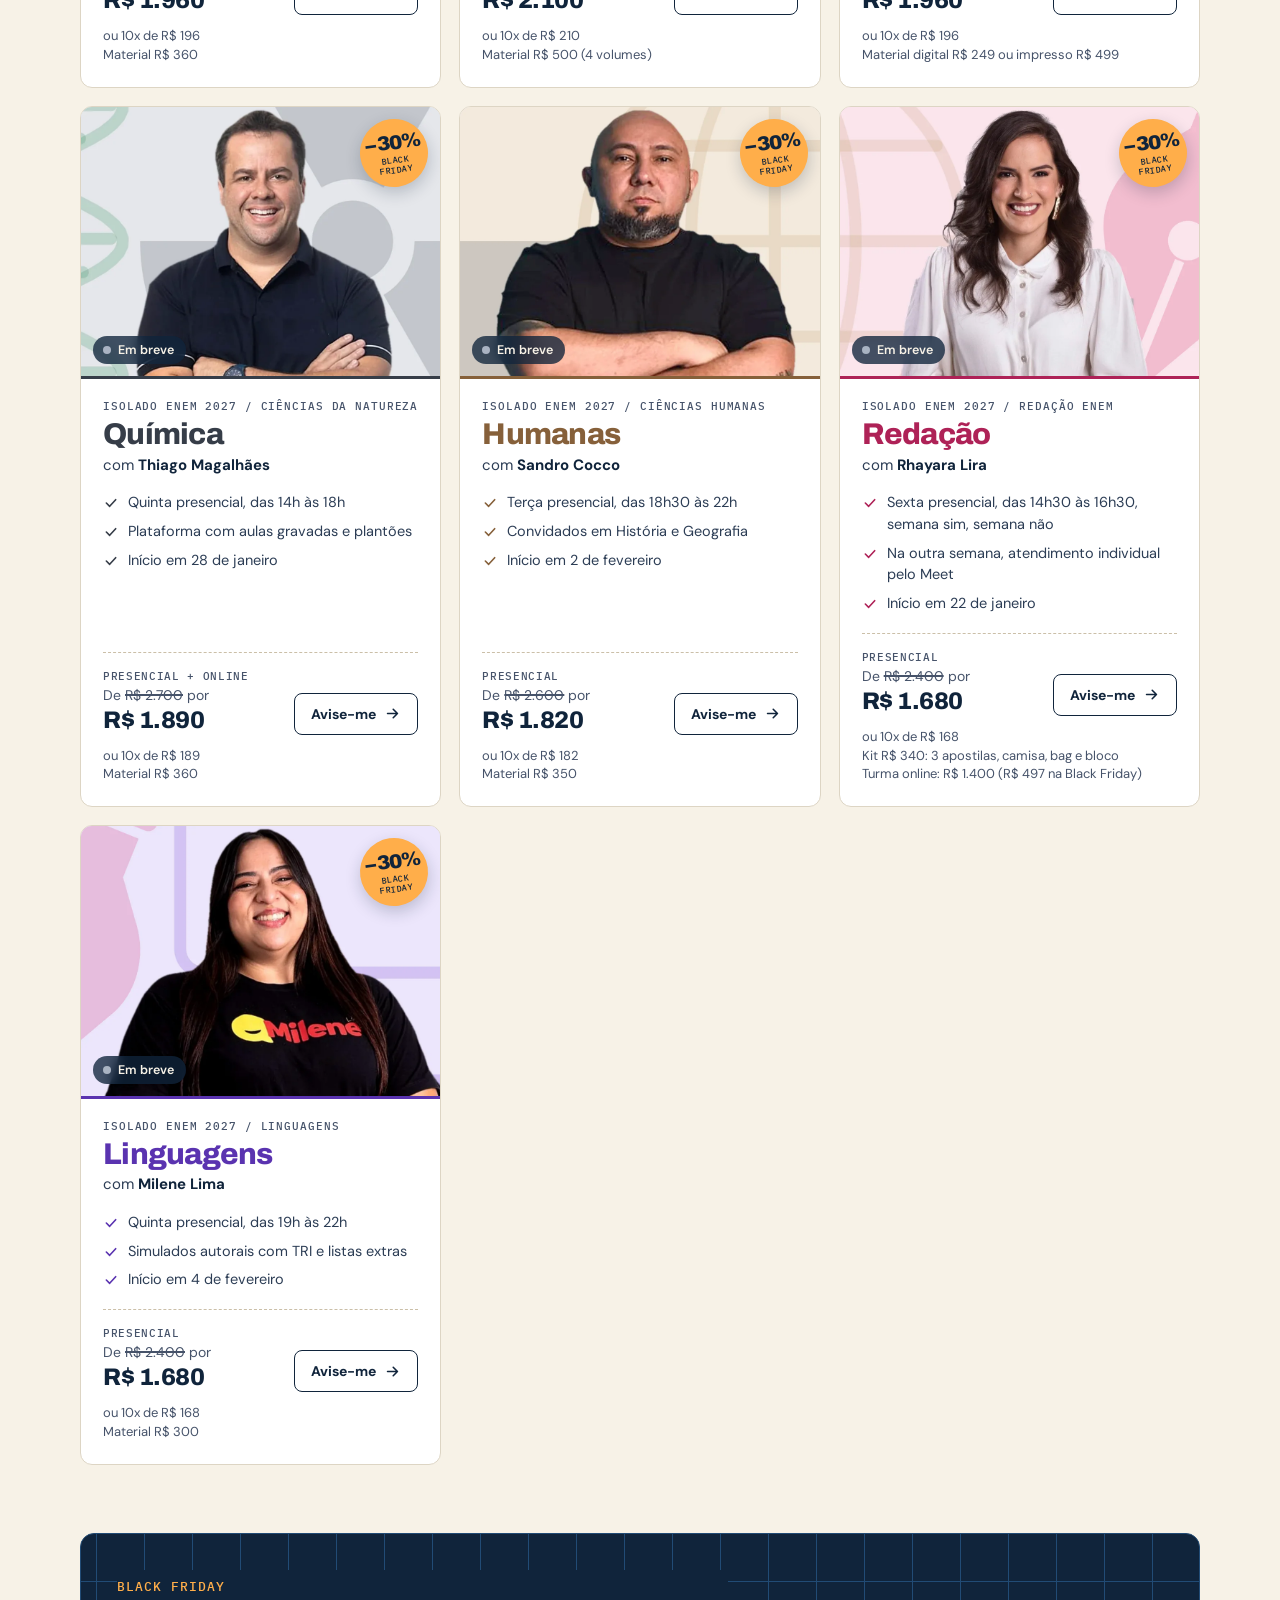
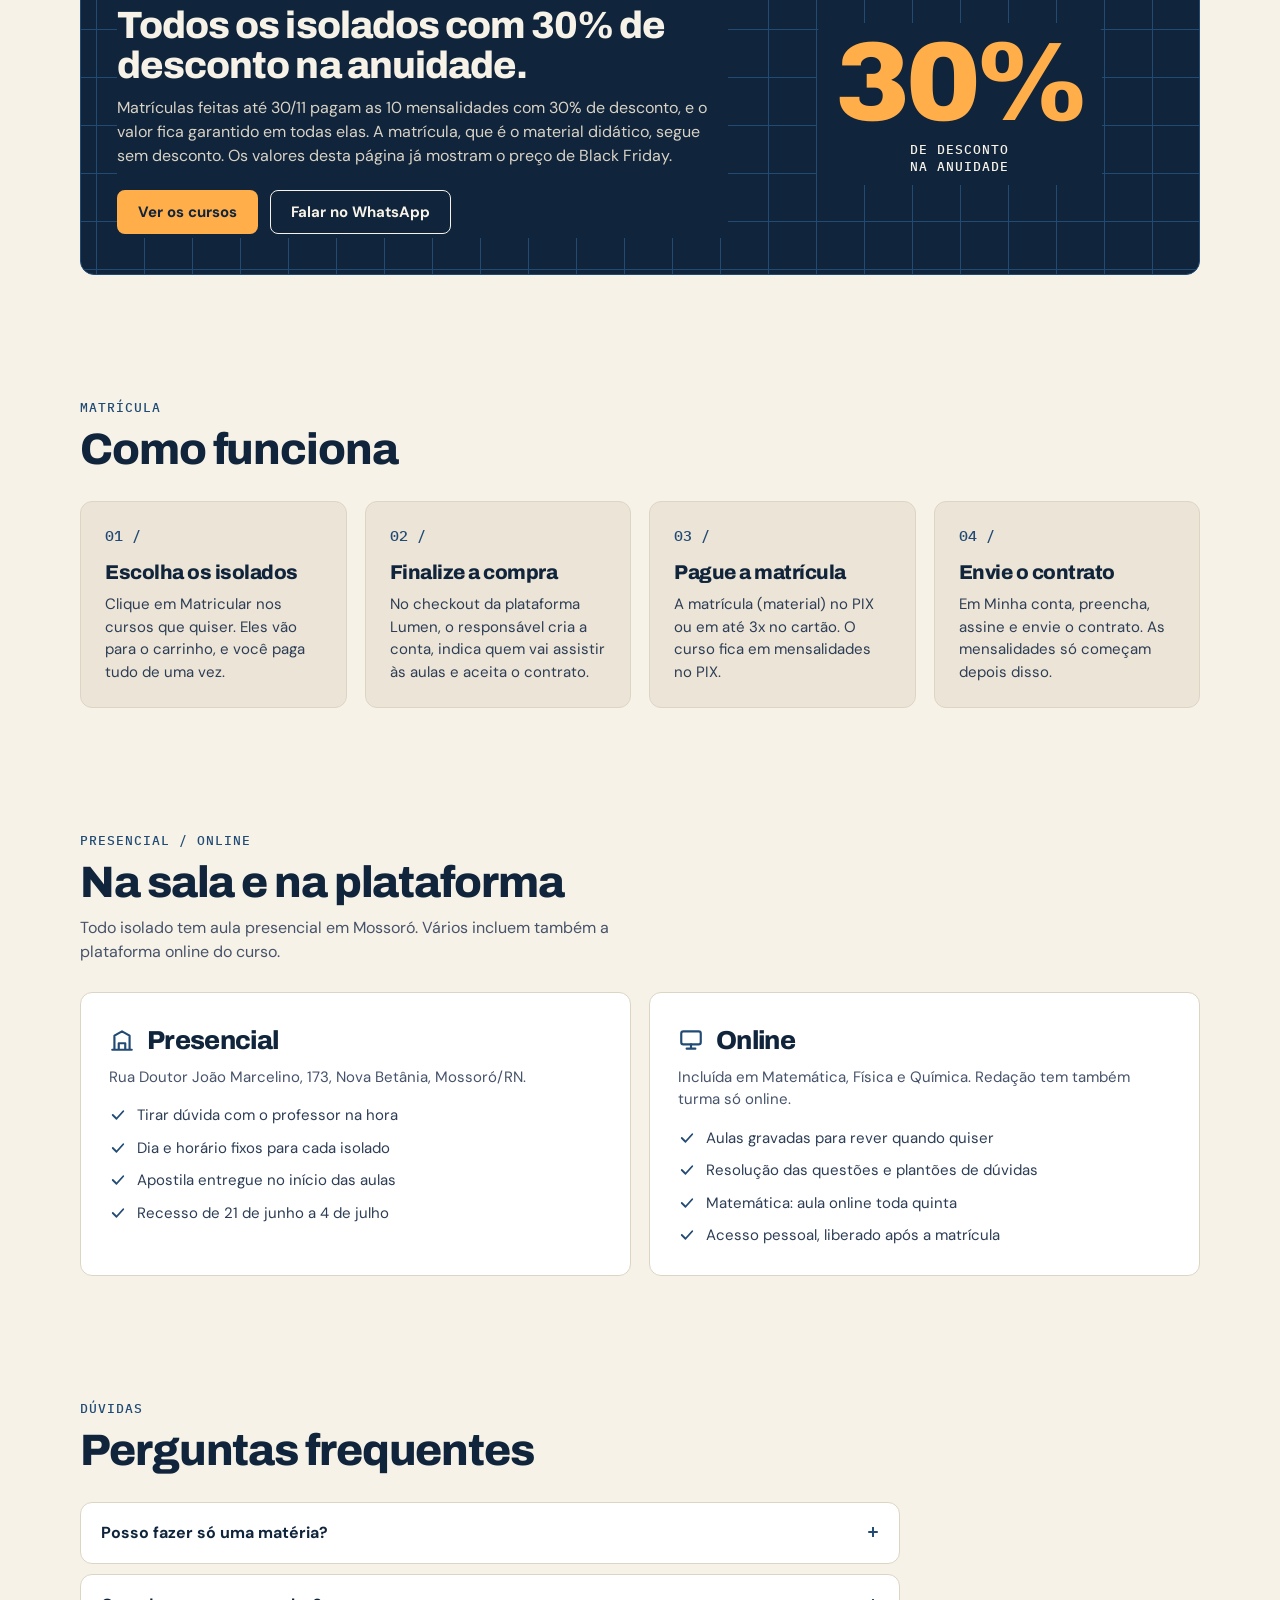
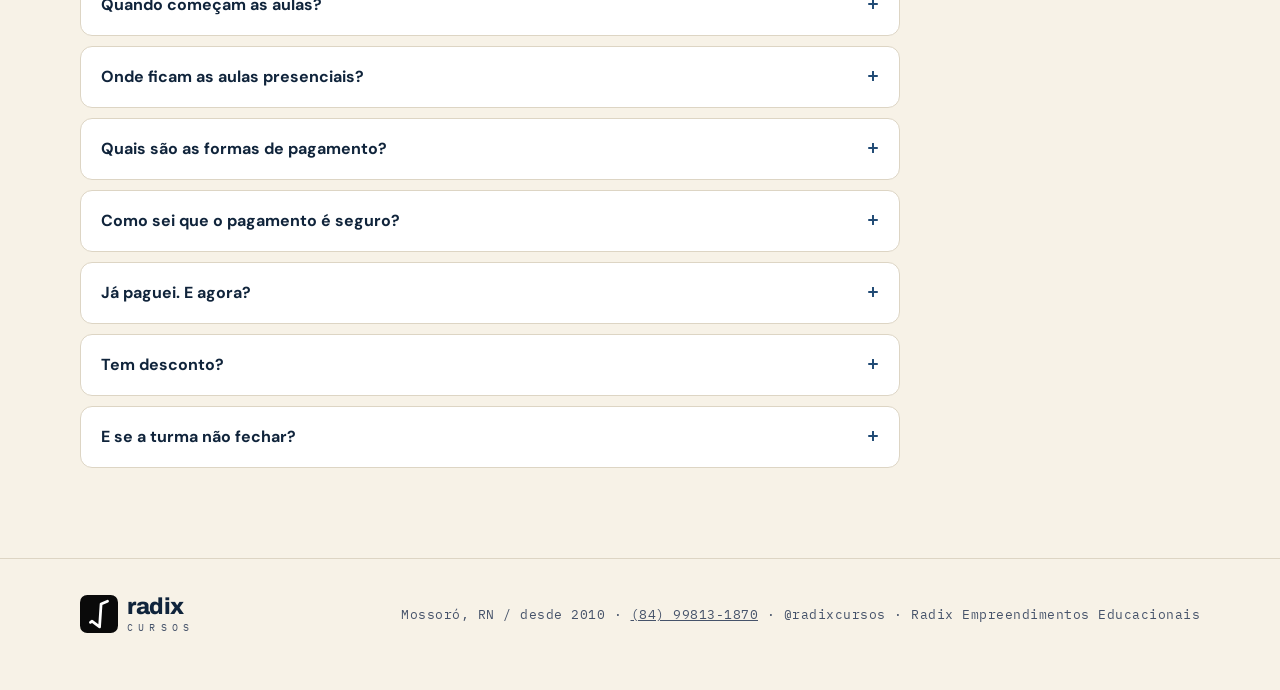
==== commit 9d9f8106: "Prova de Bolsas 2027: página de inscrição, edital e chamada na vitrine Co-Authored-By: Claude Opus 5" ====
--- a/index.html
+++ b/index.html
@@ -213,6 +213,10 @@
   .m { --c: var(--mat); } .f { --c: var(--fis); } .b { --c: var(--bio); } .q { --c: var(--qui); }
   .h { --c: var(--hum); } .r { --c: var(--red); } .l { --c: var(--lin); }
 
+  /* ---------- faixa da Prova de Bolsas ---------- */
+  .faixa-bolsas { background: var(--apoio); color: var(--papel); padding: 18px 0; }
+  .faixa-bolsas .wrap { display: flex; align-items: center; justify-content: space-between; gap: 14px 24px; flex-wrap: wrap; }
+
   /* ---------- Black Friday (âmbar como texto só sobre azul-noite) ---------- */
   .promo {
     display: grid; grid-template-columns: 1.5fr 1fr; gap: 28px; align-items: center;
@@ -323,6 +327,7 @@
       <a href="#como">Matrícula</a>
       <a href="#formatos">Formatos</a>
       <a href="#duvidas">Dúvidas</a>
+      <a href="/bolsas/">Bolsas</a>
     </nav>
     <button class="icon-btn" id="tema" type="button" aria-label="Alternar tema claro e escuro">
       <svg viewBox="0 0 24 24" fill="none" stroke="currentColor" stroke-width="2" stroke-linecap="round"><circle cx="12" cy="12" r="4.2"/><path d="M12 2.5v2M12 19.5v2M4.6 4.6l1.4 1.4M18 18l1.4 1.4M2.5 12h2M19.5 12h2M4.6 19.4 6 18M18 6l1.4-1.4"/></svg>
@@ -356,6 +361,14 @@
       <div class="grafismo" aria-hidden="true">
         <svg viewBox="60 40 320 420" fill="none"><polyline points="105,355 125,340 228,415 248,108 335,72" stroke="#FFAE4A" stroke-width="36" stroke-linecap="round" stroke-linejoin="round"/></svg>
       </div>
+    </div>
+  </div>
+
+  <!-- PROVA DE BOLSAS (tirar quando as inscrições acabarem, 10/12) -->
+  <div class="faixa-bolsas">
+    <div class="wrap">
+      <p><b>Prova de Bolsas 2027.</b> 41 bolsas nos isolados presenciais e online. Inscrição gratuita até 10/12, prova em 15/12.</p>
+      <a class="btn btn-ambar" href="/bolsas/">Fazer inscrição</a>
     </div>
   </div>
 
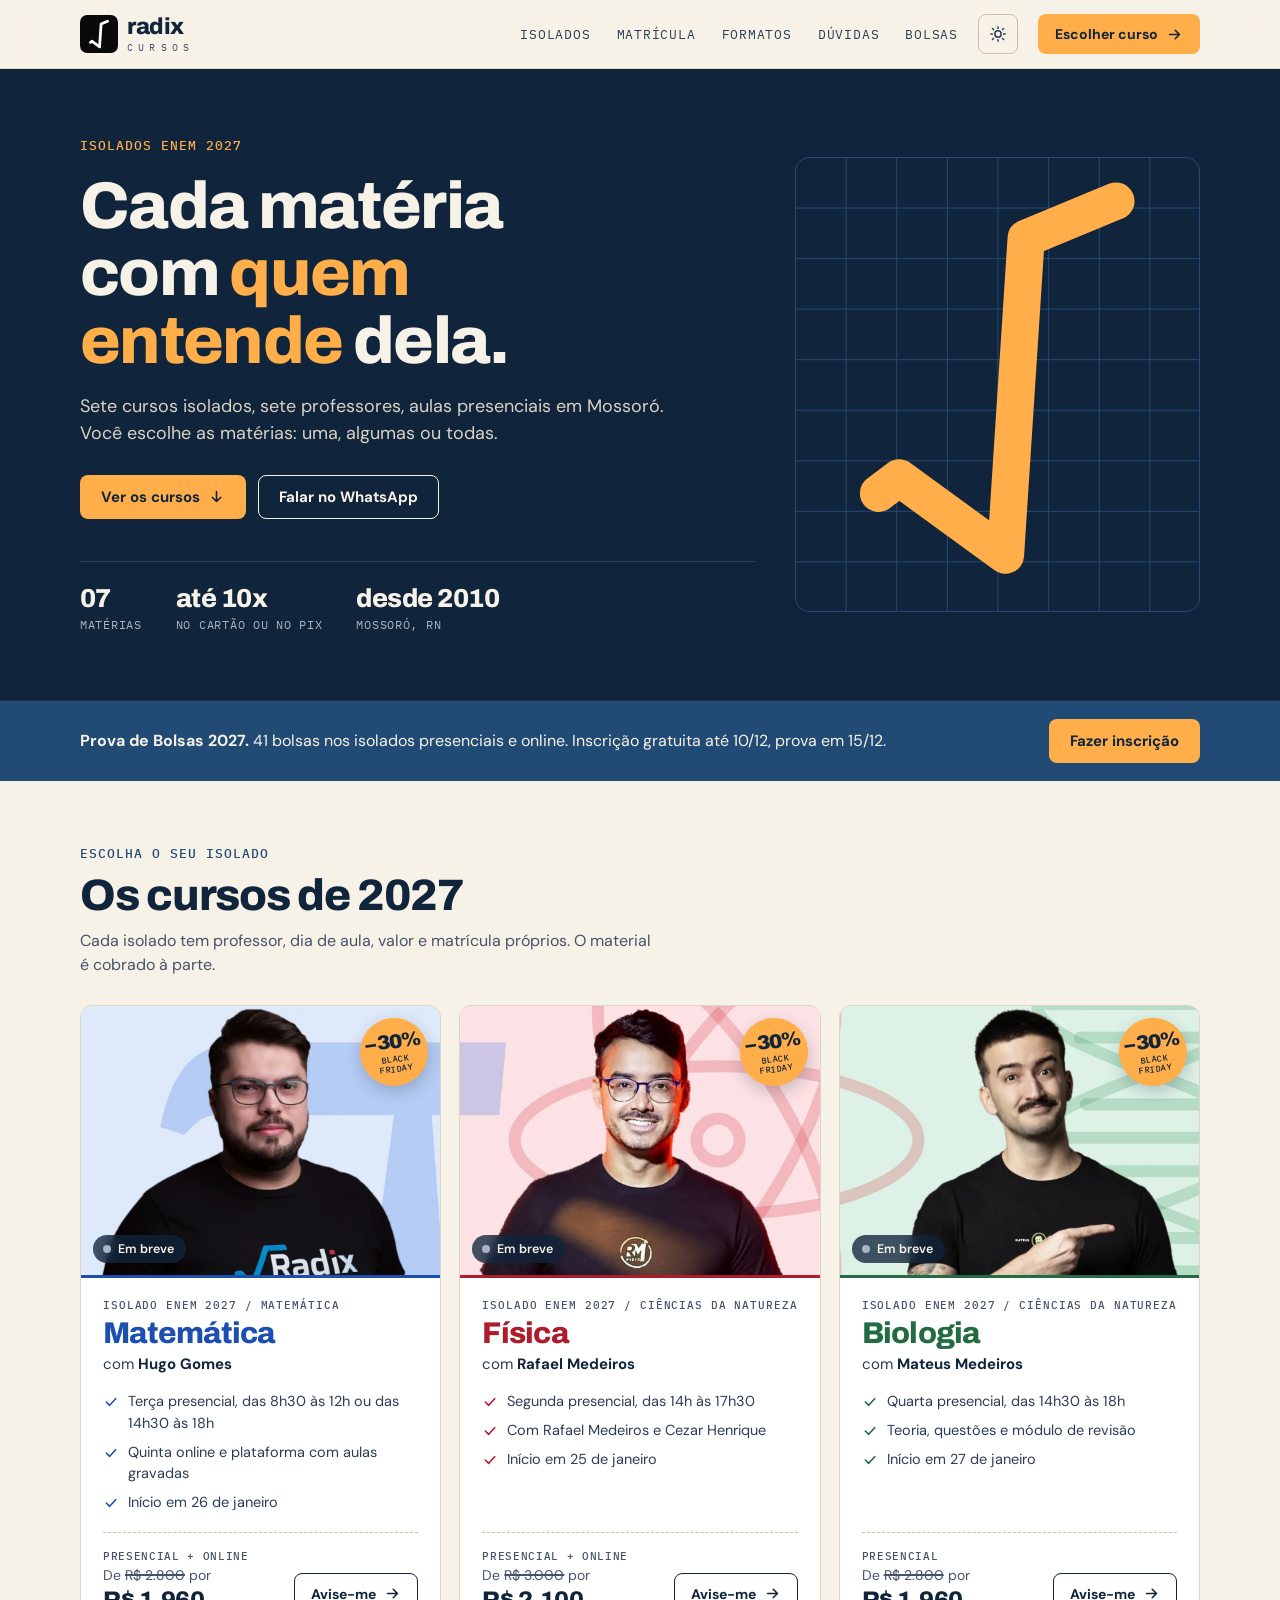
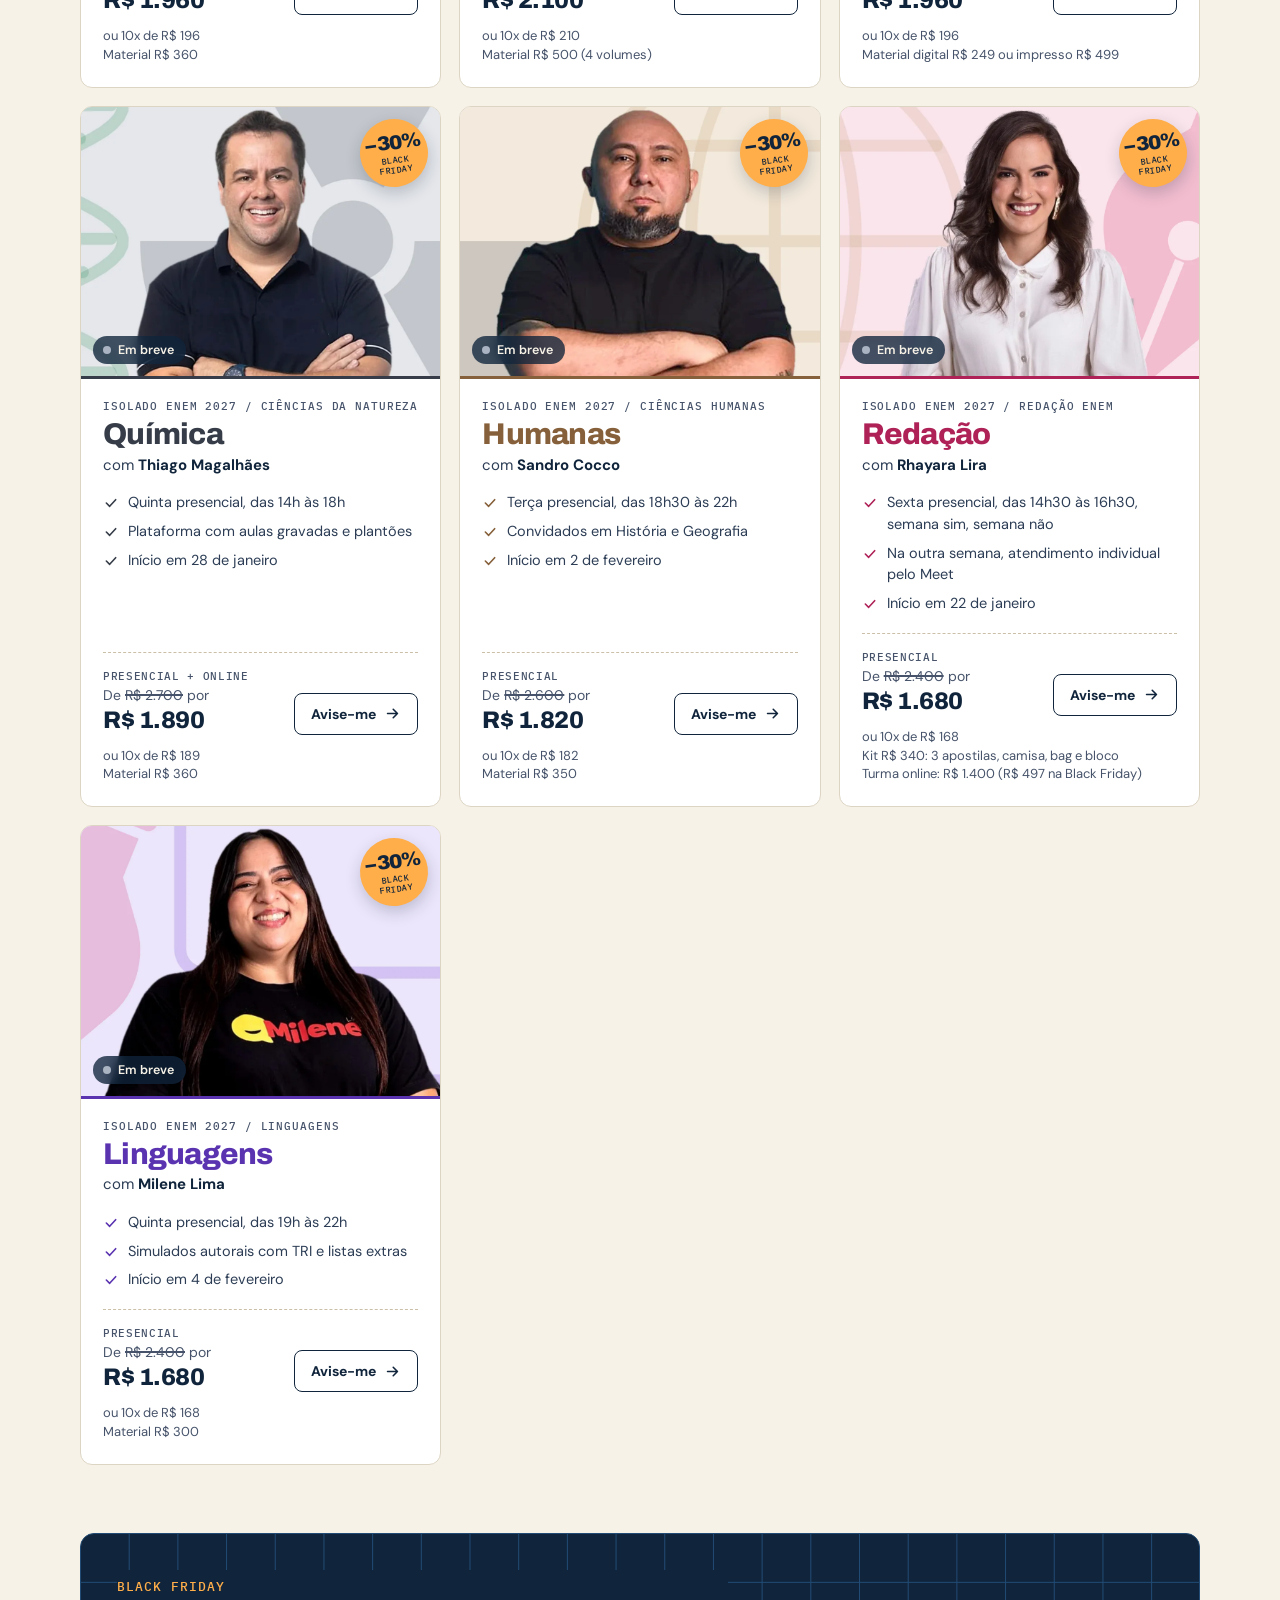
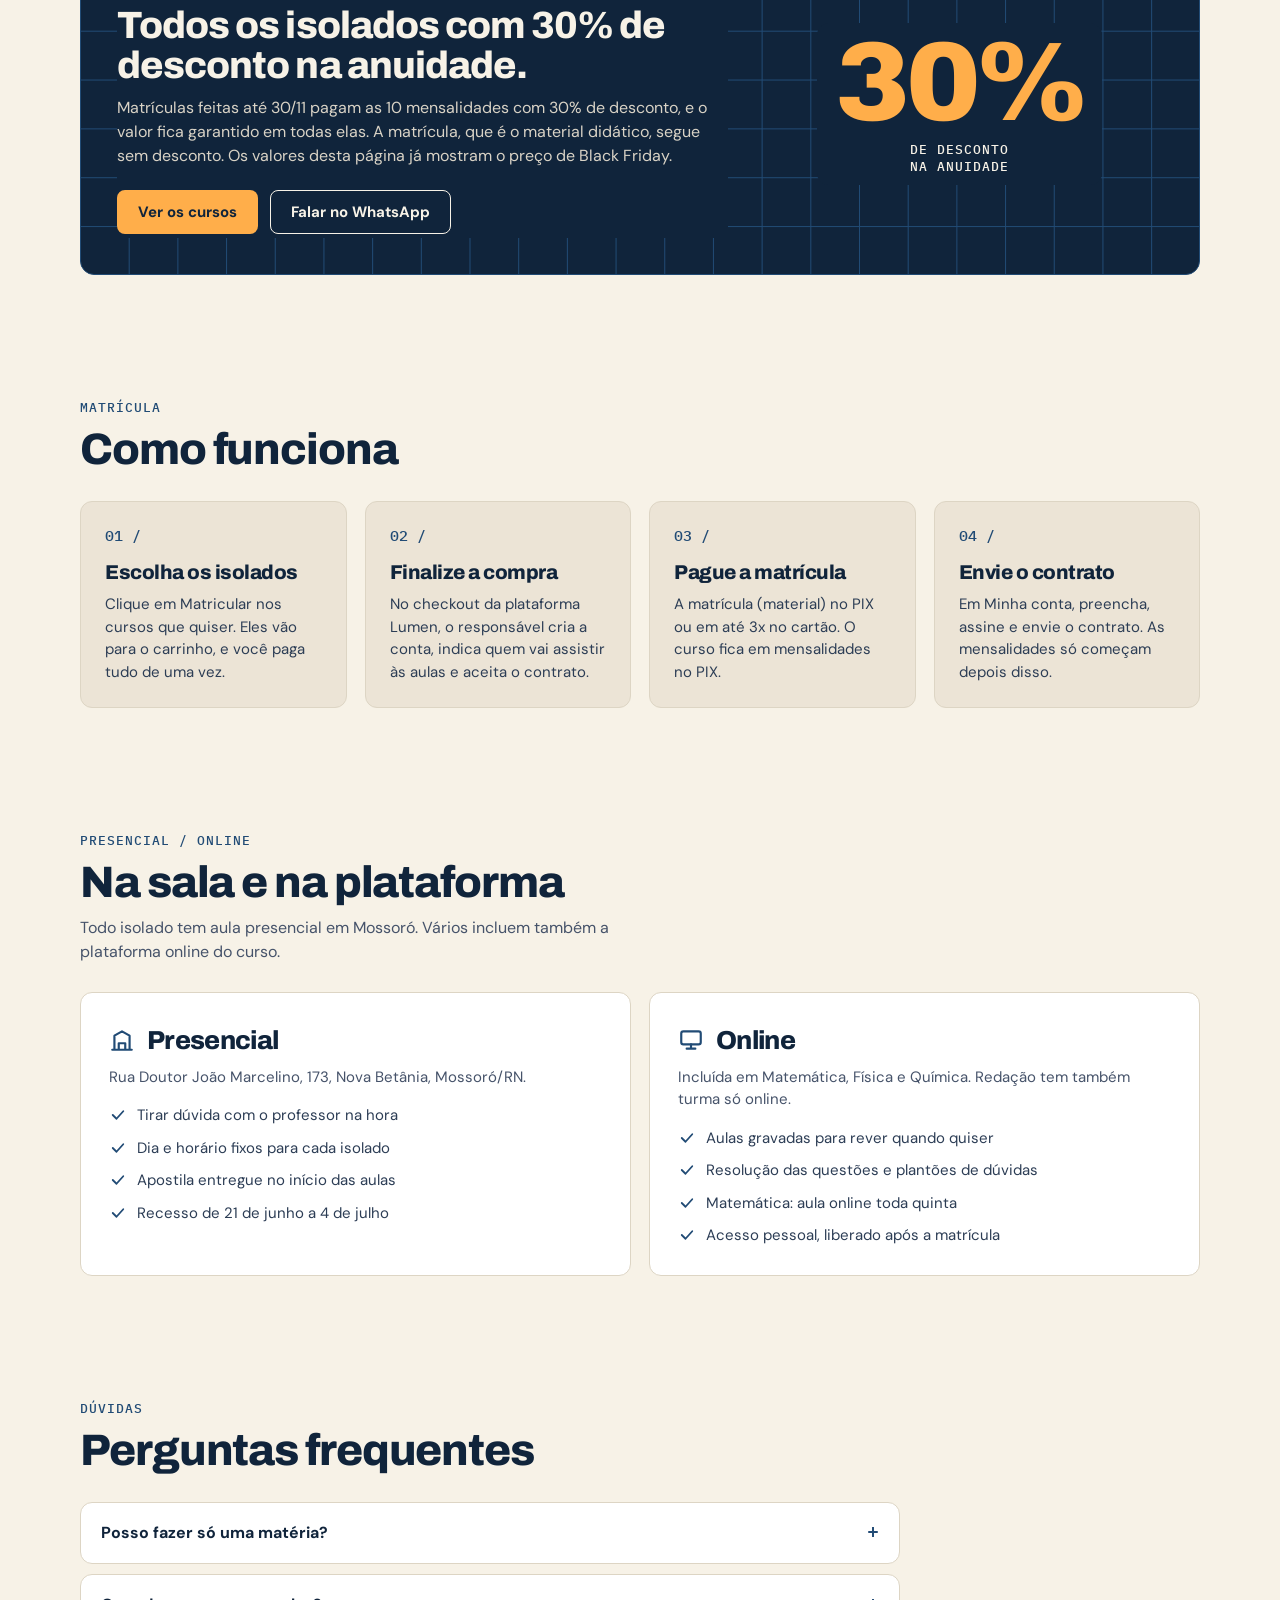
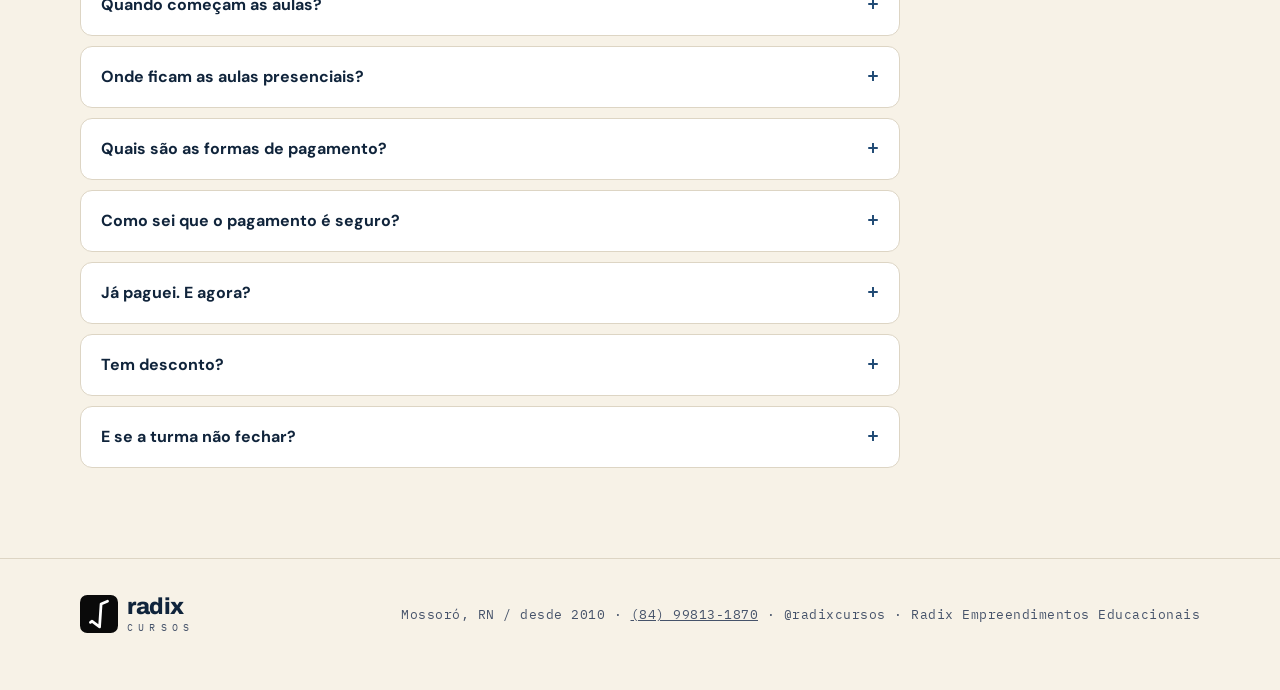
==== commit da5b4b2d: "Vitrine: grade do grafismo com número inteiro de quadros Co-Authored-By: Claude Opus 5.5 <noreply@an" ====
--- a/index.html
+++ b/index.html
@@ -117,9 +117,9 @@
   .hero-facts span { font: 400 12px 'IBM Plex Mono', monospace; letter-spacing: .06em; text-transform: uppercase; color: #A9B3C2; }
   /* grafismo: radical âmbar sobre grade */
   .grafismo {
-    aspect-ratio: 1 / 1.08; border: 1px solid var(--apoio); border-radius: 14px;
+    aspect-ratio: 8 / 9; border: 1px solid var(--apoio); border-radius: 14px;
     background-image: linear-gradient(var(--apoio) 1px, transparent 1px), linear-gradient(90deg, var(--apoio) 1px, transparent 1px);
-    background-size: 48px 48px; background-position: -1px -1px;
+    background-size: 48px 48px; background-origin: border-box; background-repeat: round; /* sempre um número inteiro de quadros */
     display: grid; place-items: center; overflow: hidden;
   }
   .grafismo svg { width: 82%; height: auto; }
@@ -223,7 +223,7 @@
     padding: 36px; border-radius: 14px; background: var(--noite); color: var(--papel);
     border: 1px solid var(--apoio);
     background-image: linear-gradient(var(--apoio) 1px, transparent 1px), linear-gradient(90deg, var(--apoio) 1px, transparent 1px);
-    background-size: 48px 48px; background-position: right -1px top -1px;
+    background-size: 48px 48px; background-origin: border-box; background-repeat: round; /* sempre um número inteiro de quadros */
   }
   .promo > div:first-child { background: var(--noite); padding: 4px 8px 4px 0; }
   .promo .kicker { color: var(--ambar); }
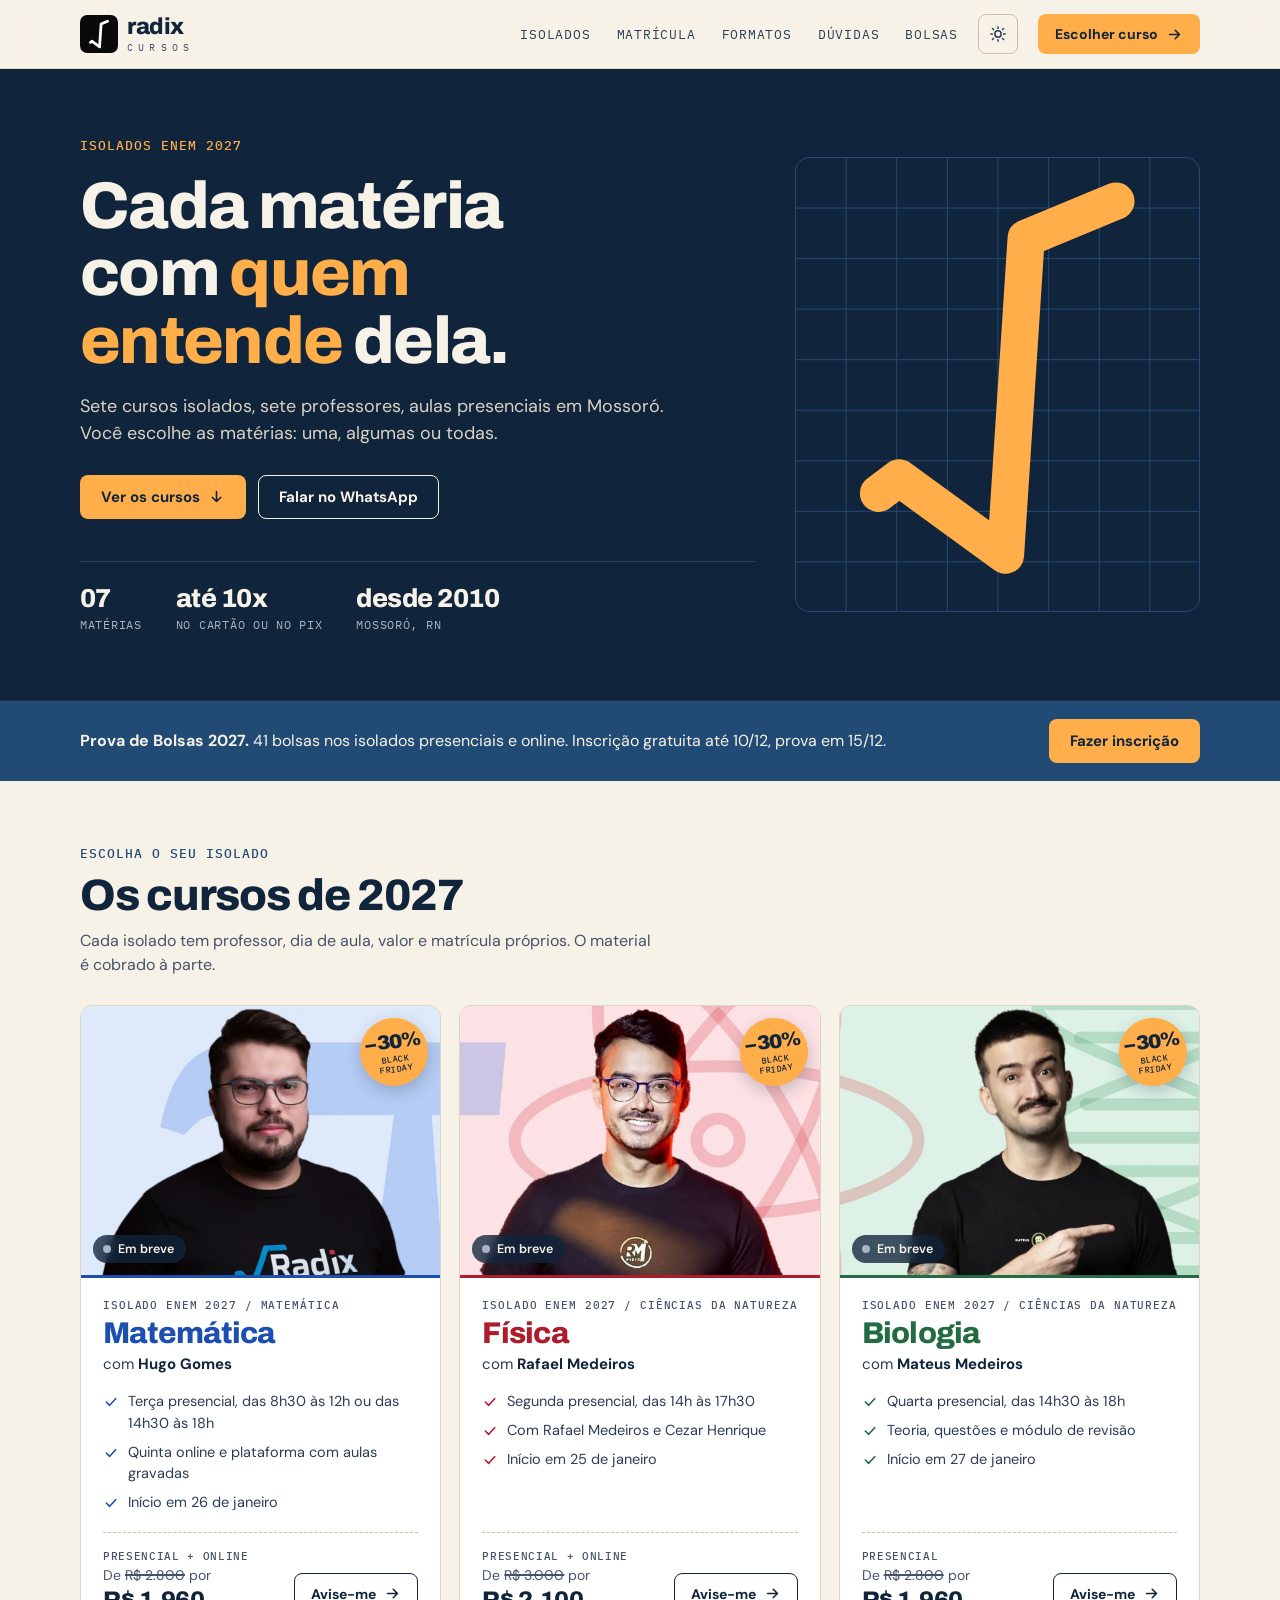
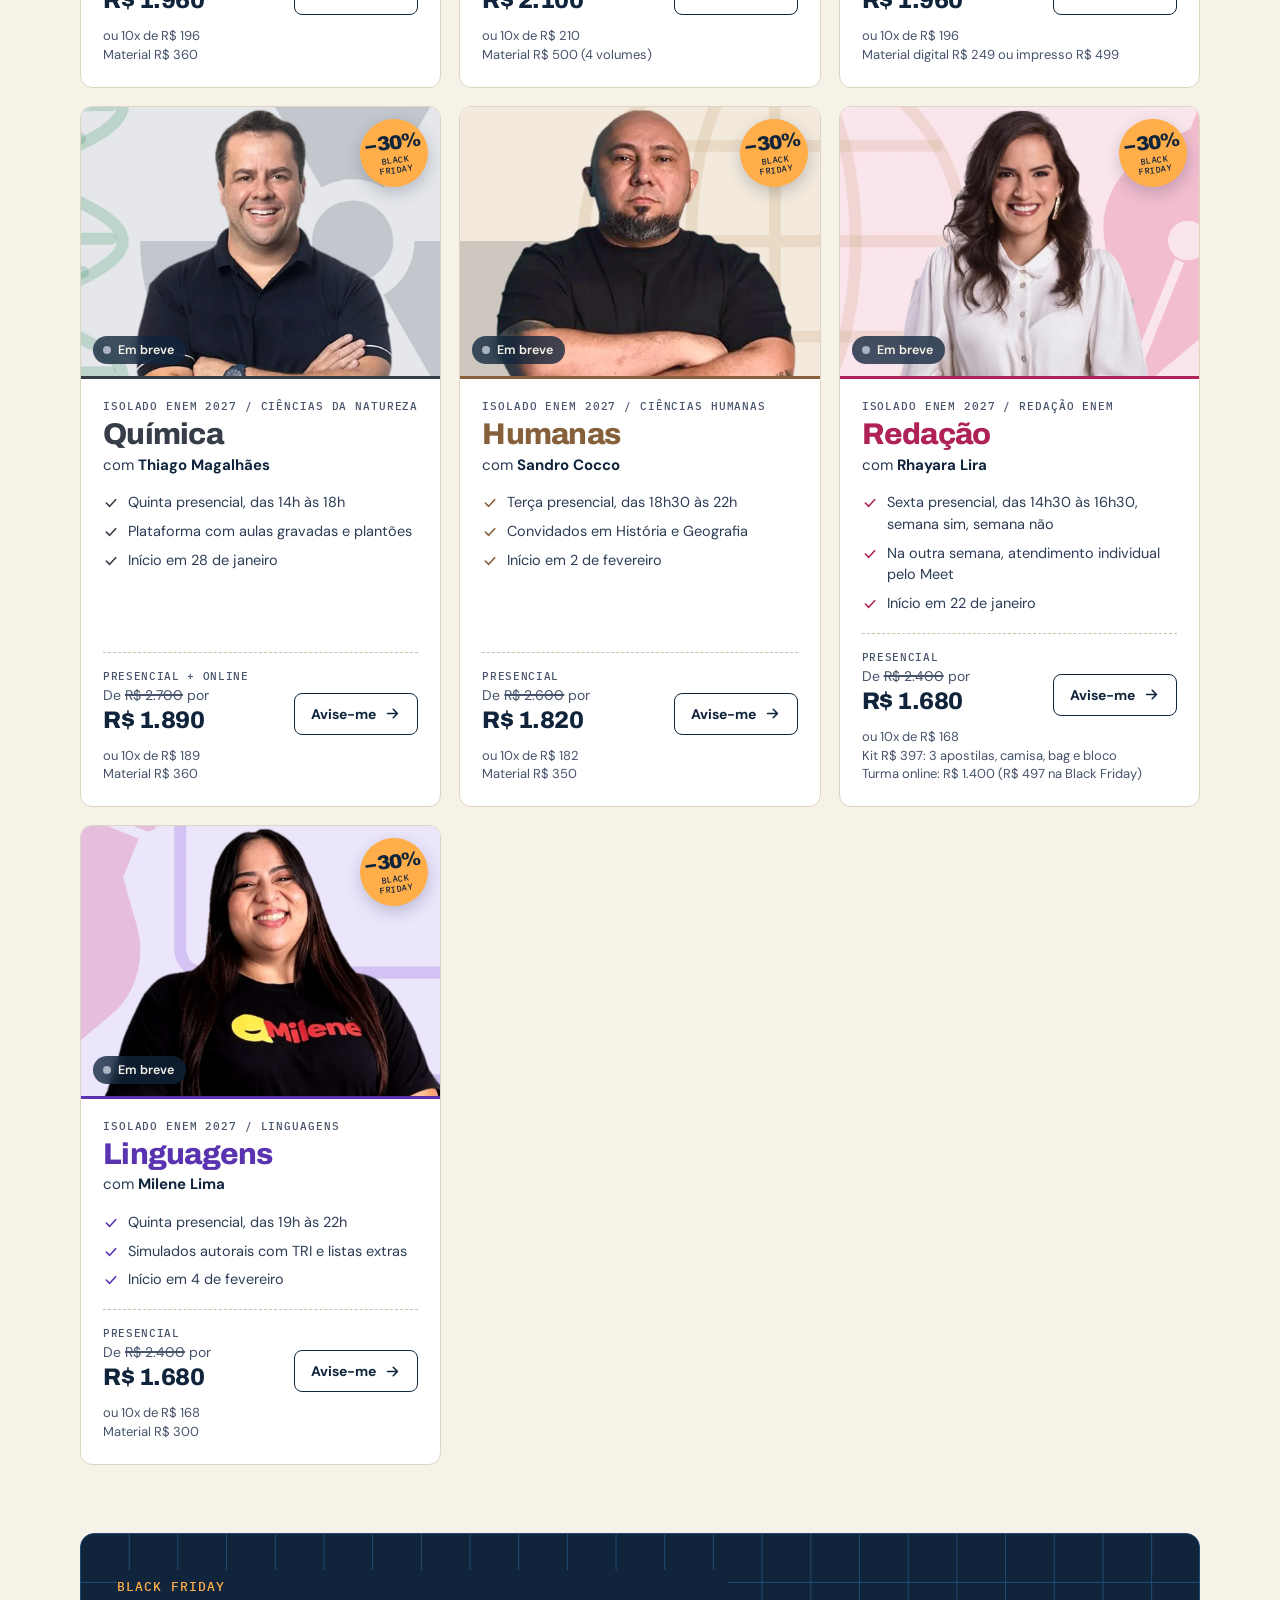
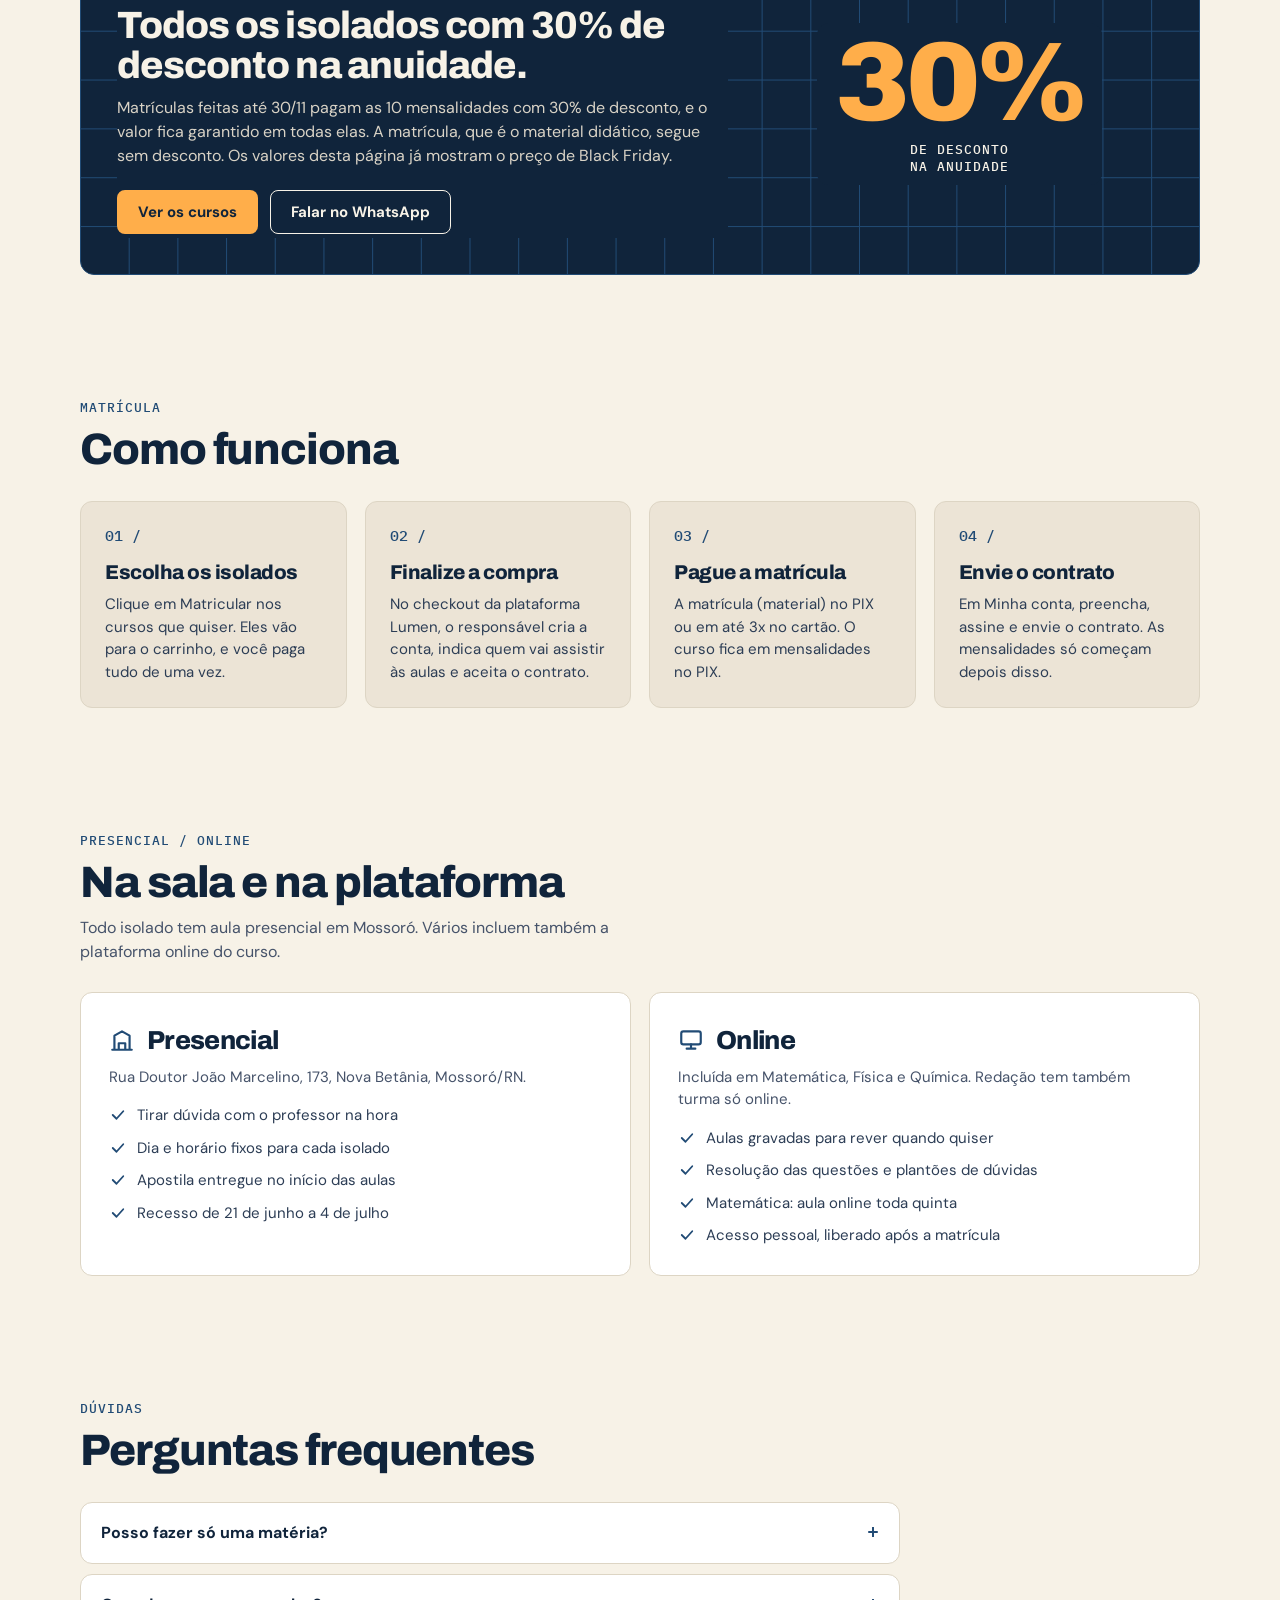
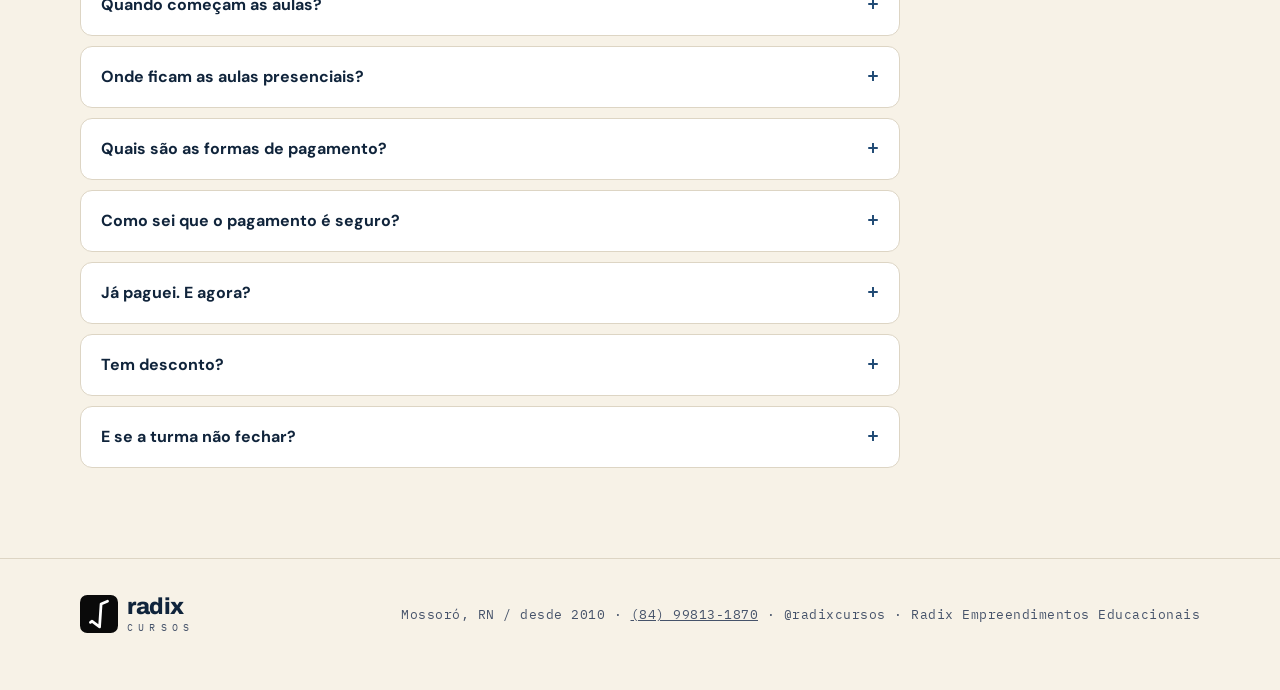
==== commit e9fdc9b8: "Redação: material R$ 397" ====
--- a/index.html
+++ b/index.html
@@ -537,7 +537,7 @@
     { id: 'redacao', lumen: 'redacao', classe: 'r', nome: 'Redação', area: 'Redação ENEM', prof: 'Rhayara Lira', foto: 'time-rhayara.webp?v=2',
       modalidade: 'Presencial',
       itens: ['Sexta presencial, das 14h30 às 16h30, semana sim, semana não', 'Na outra semana, atendimento individual pelo Meet', 'Início em 22 de janeiro'],
-      preco: 2400, material: 'Kit R$ 340: 3 apostilas, camisa, bag e bloco',
+      preco: 2400, material: 'Kit R$ 397: 3 apostilas, camisa, bag e bloco',
       nota: 'Turma online: R$ 1.400 (R$ 497 na Black Friday)' },
     { id: 'linguagens', lumen: 'linguagens', classe: 'l', nome: 'Linguagens', area: 'Linguagens', prof: 'Milene Lima', foto: 'time-milene.webp?v=2',
       modalidade: 'Presencial',
